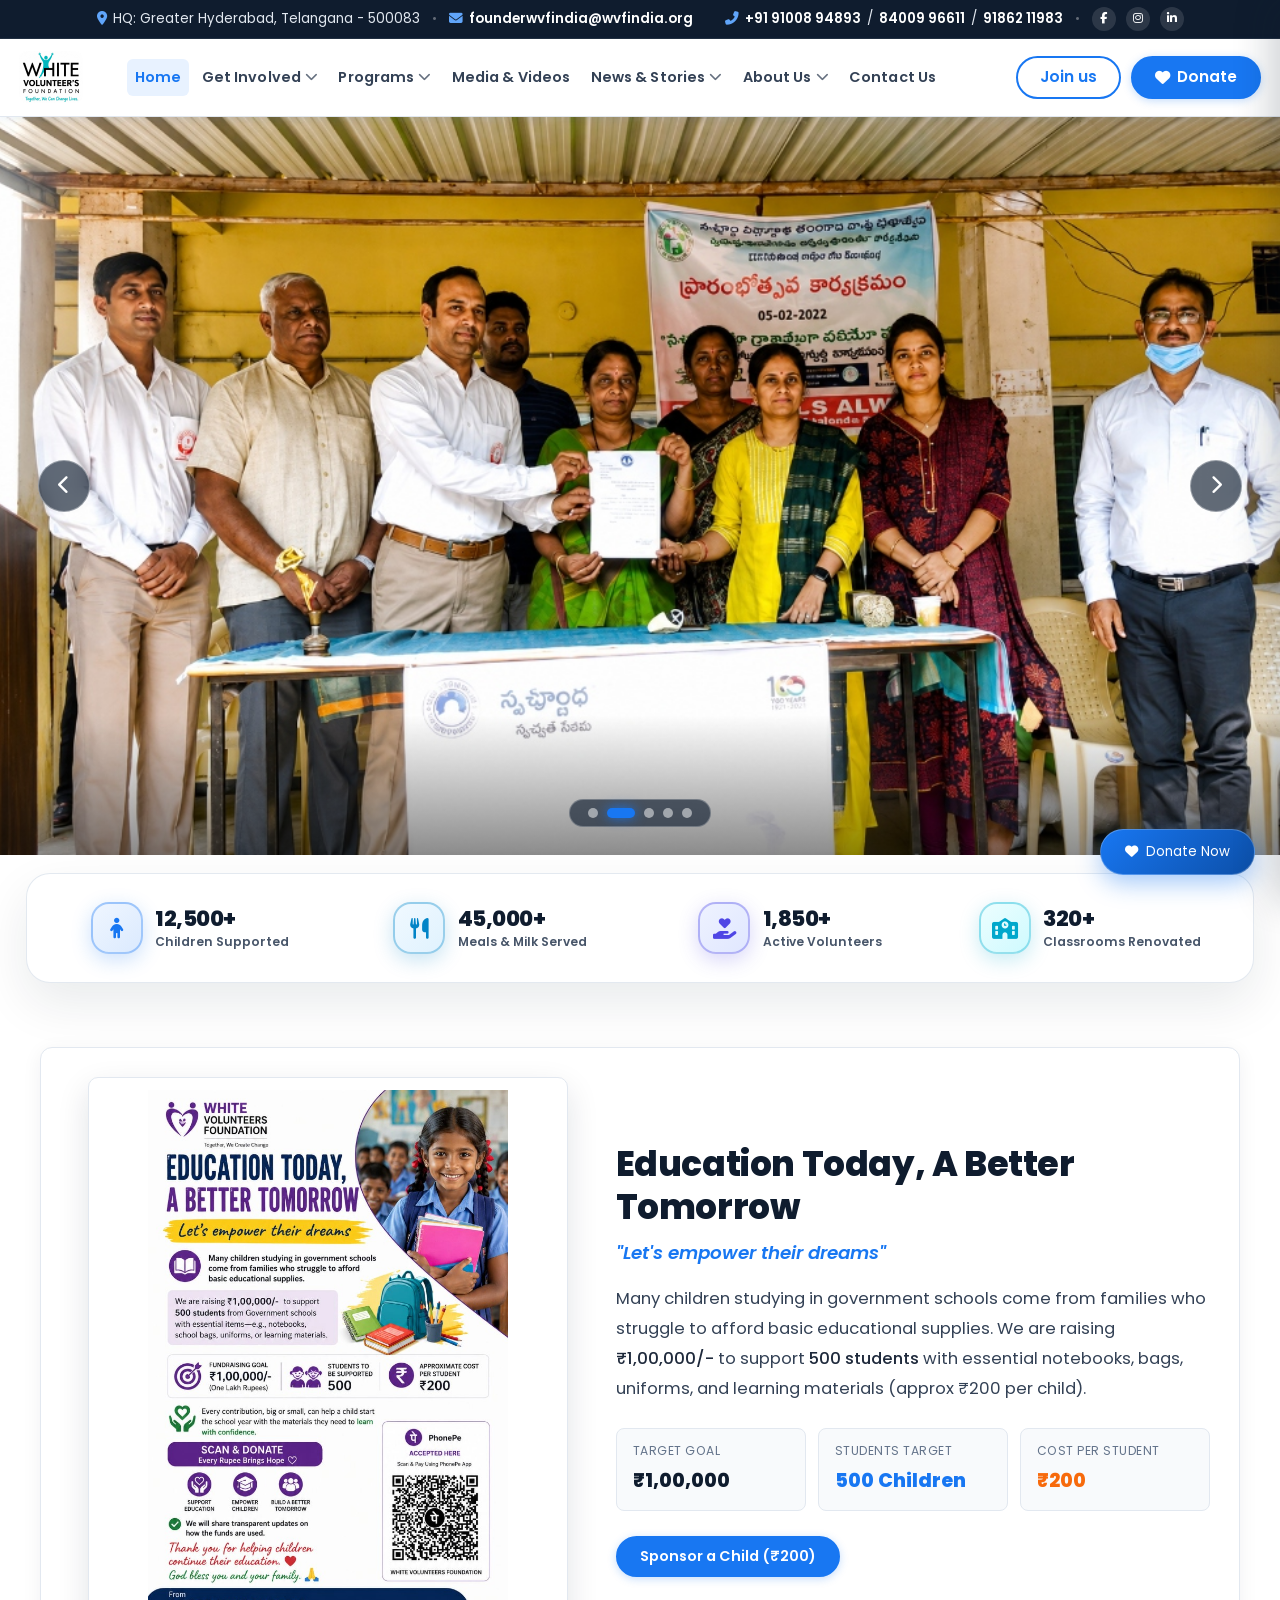
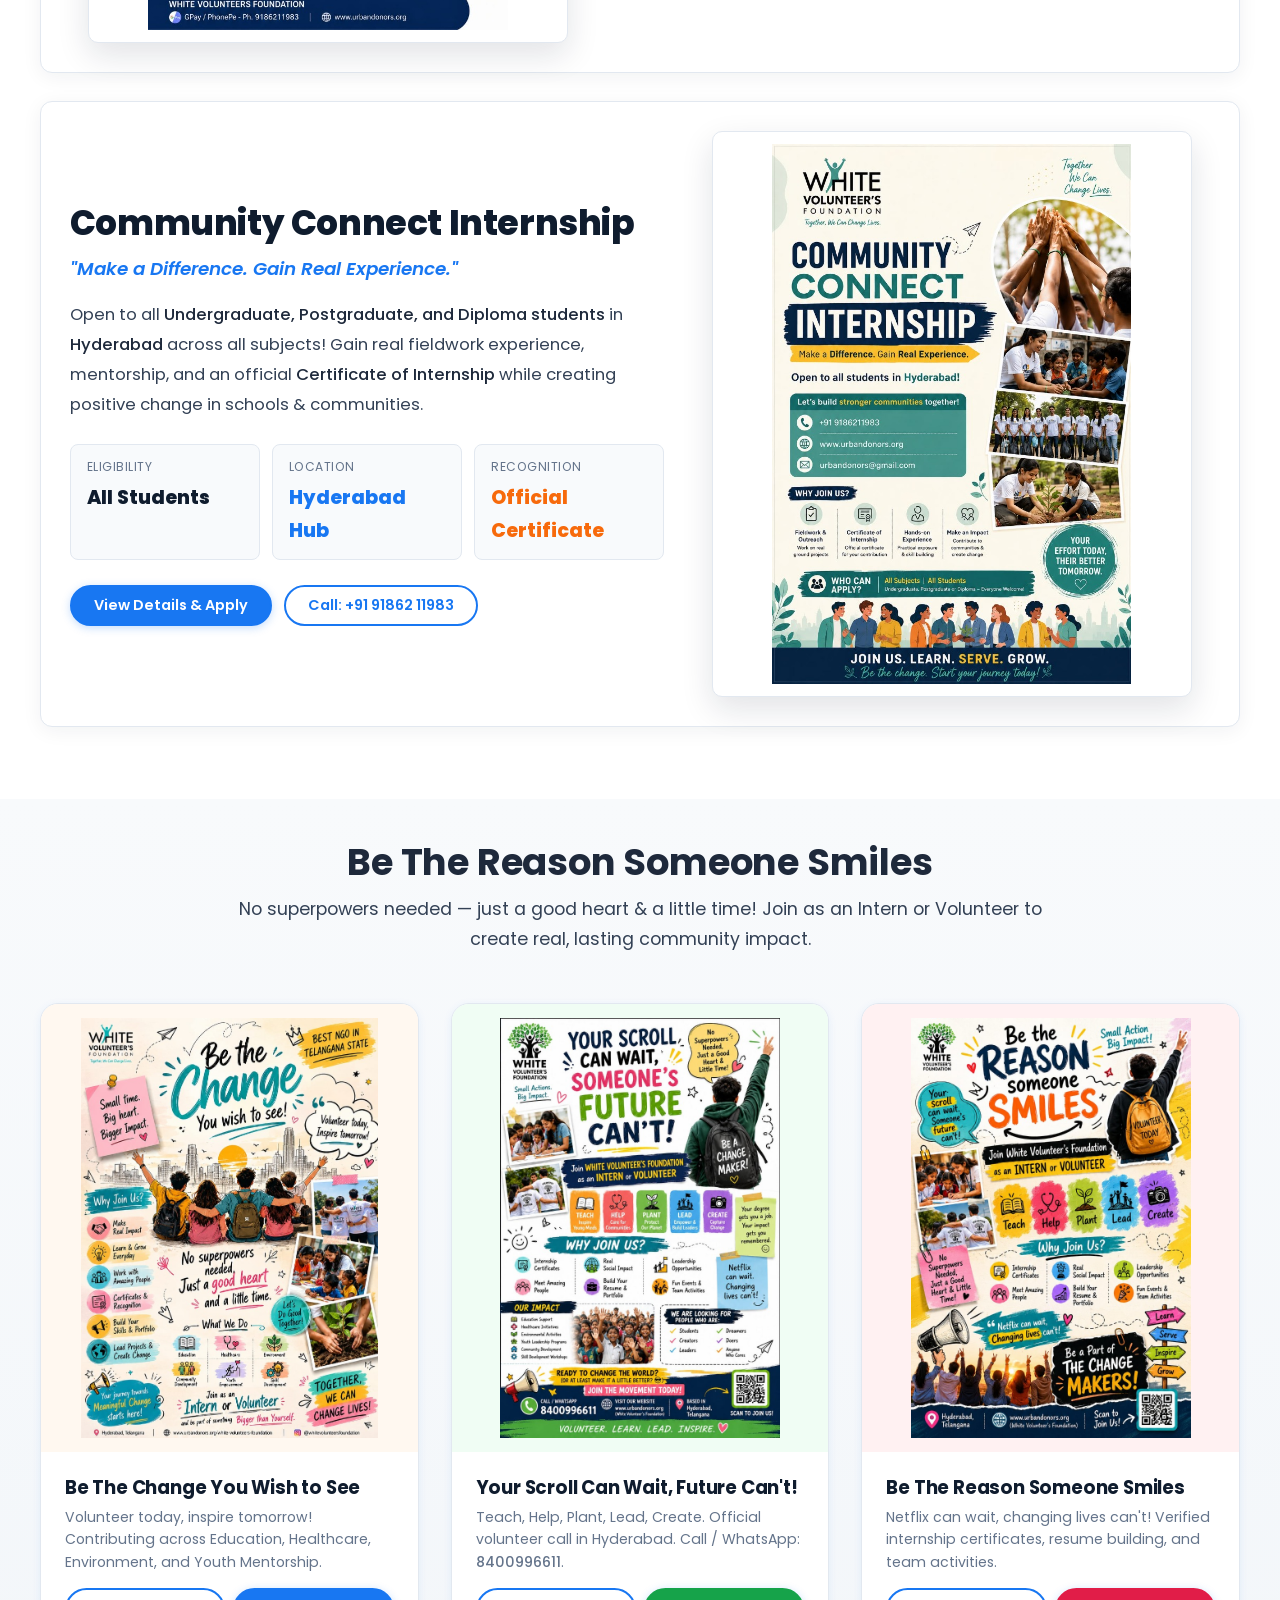
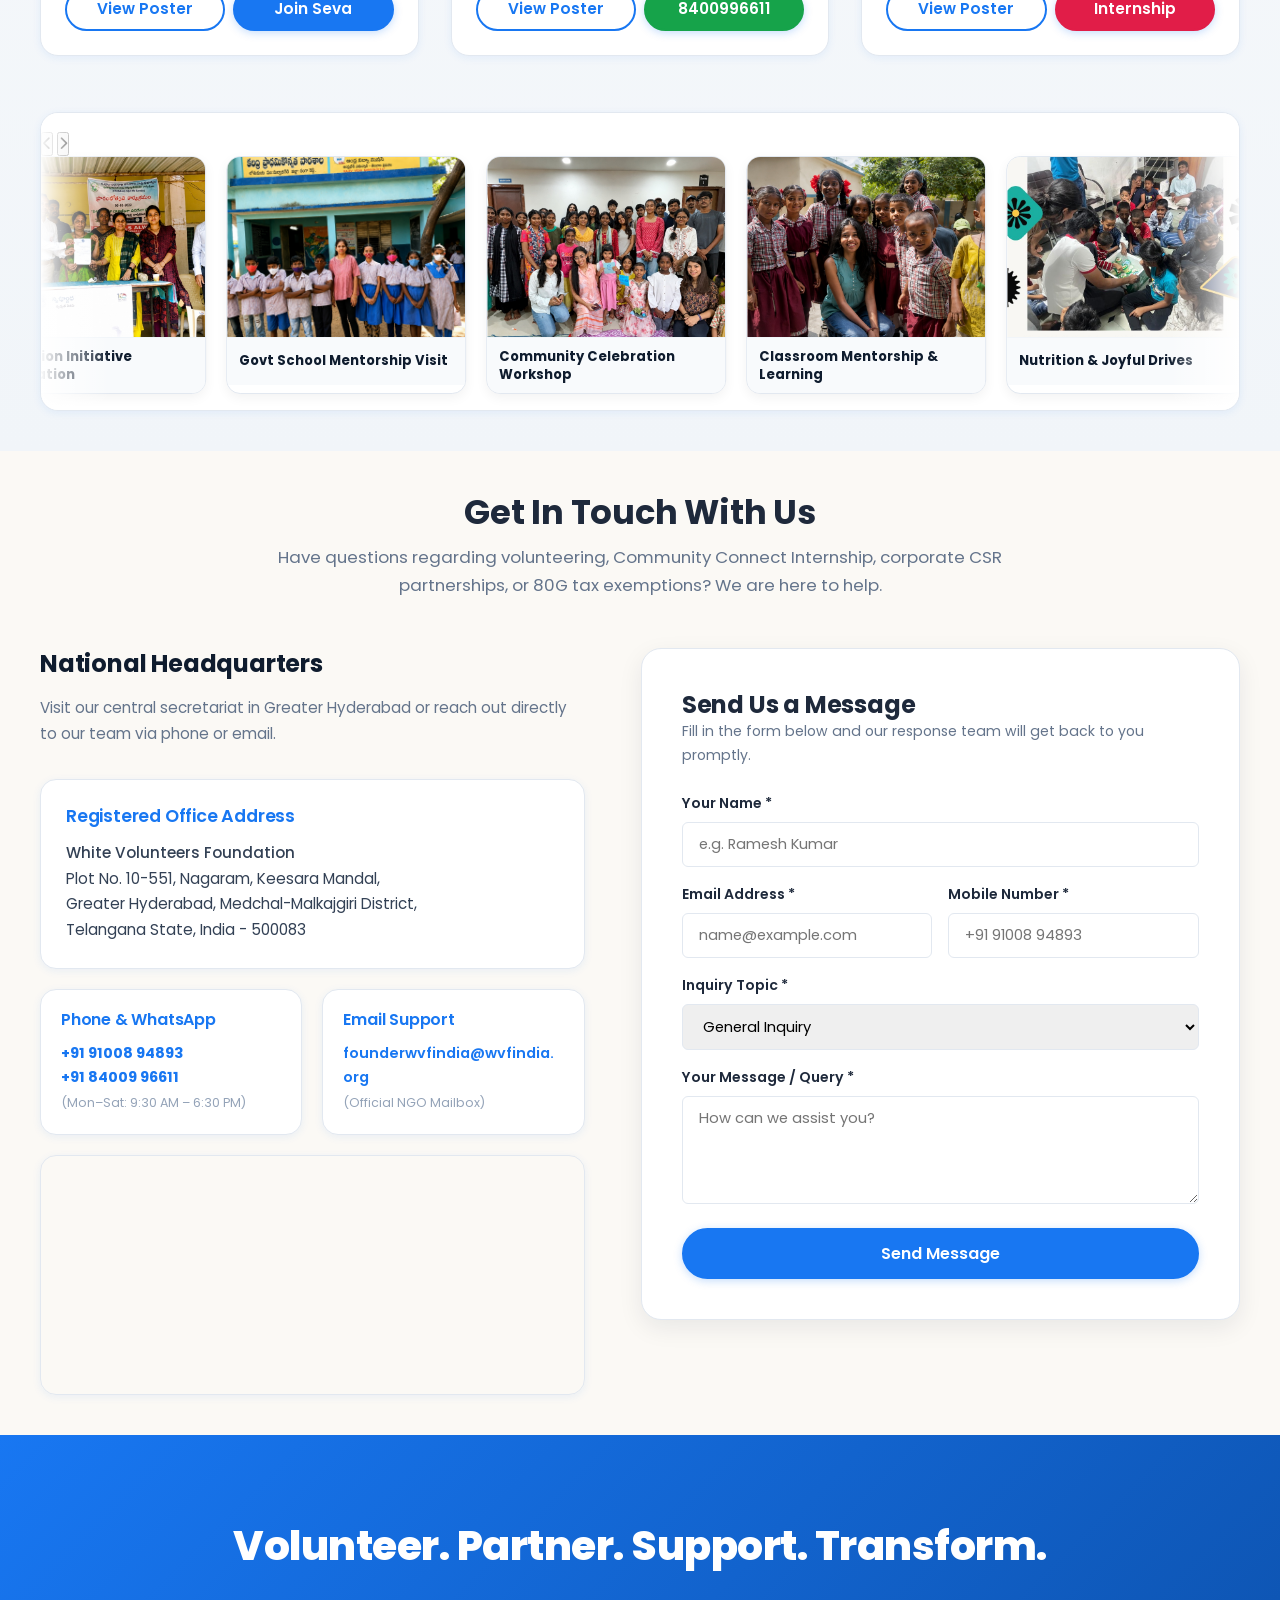
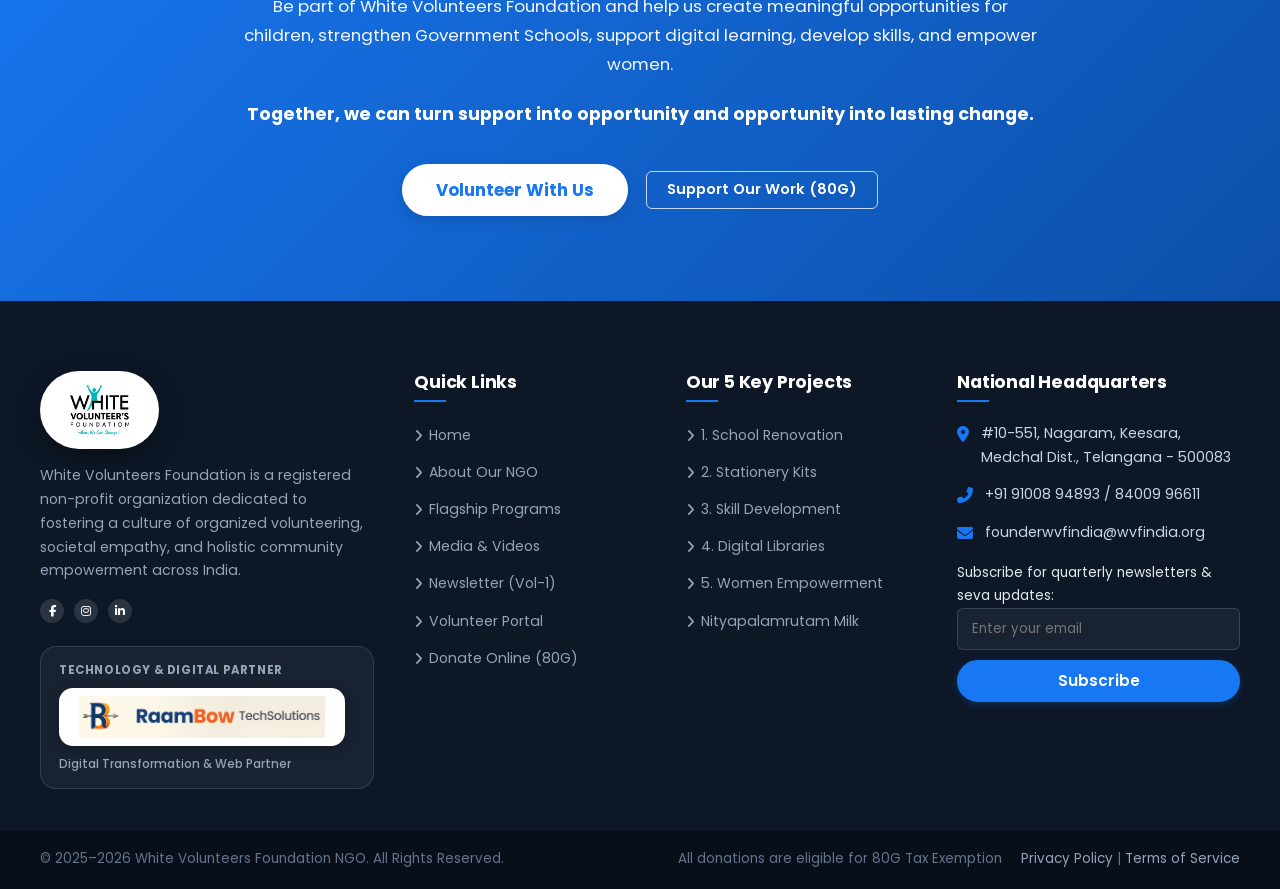
==== index.html @ 7753f667 "Update White Volunteers Foundation responsive UI, navigation and complete assets" ====
<!DOCTYPE html>
<html lang="en">
<head>
  <meta charset="UTF-8">
  <meta name="viewport" content="width=device-width, initial-scale=1.0">
  <title>White Volunteers Foundation | Empowering Children, Strengthening Schools, Transforming Communities</title>
  <meta name="description" content="White Volunteers Foundation is a premier social impact NGO empowering government school children, supporting teachers, and transforming underserved communities across India.">
  
  <!-- Favicon -->
  <link rel="icon" type="image/png" href="assets/images/logo.png">
  
  <!-- Google Fonts (Poppins: 400, 500, 600, 700, 800) -->
  <link rel="preconnect" href="https://fonts.googleapis.com">
  <link rel="preconnect" href="https://fonts.gstatic.com" crossorigin>
  <link href="https://fonts.googleapis.com/css2?family=Poppins:ital,wght@0,300;0,400;0,500;0,600;0,700;0,800;0,900;1,400;1,500;1,600;1,700&display=swap" rel="stylesheet">
  
  <!-- Font Awesome Icons -->
  <link rel="stylesheet" href="https://cdnjs.cloudflare.com/ajax/libs/font-awesome/6.5.1/css/all.min.css">
  
  <!-- Main Stylesheet -->
  <link rel="stylesheet" href="assets/css/style.css?v=3.0">
  <style>
    @media (max-width: 1260px) {
      .nav-menu, .nav-menu * {
        display: none !important;
        visibility: hidden !important;
        opacity: 0 !important;
        height: 0 !important;
        width: 0 !important;
        overflow: hidden !important;
        pointer-events: none !important;
      }
      .header-actions .btn-outline {
        display: none !important;
      }
      .mobile-toggle {
        display: flex !important;
      }
    }
  </style>

  <script>
    if ('scrollRestoration' in history) {
      history.scrollRestoration = 'manual';
    }
    window.scrollTo(0, 0);
  </script>
</head>
<body>

  <!-- =========================================================================
       1. Topbar (Single Line Layout)
       ========================================================================= -->
  <div class="topbar">
    <div class="container topbar-container">
      <div class="topbar-group">
        <span class="topbar-item"><i class="fas fa-map-marker-alt"></i> HQ: Greater Hyderabad, Telangana - 500083</span>
        <span class="topbar-sep">&bull;</span>
        <span class="topbar-item"><i class="fas fa-envelope"></i> <a href="mailto:founderwvfindia@wvfindia.org">founderwvfindia@wvfindia.org</a></span>
      </div>

      <div class="topbar-group">
        <span class="topbar-item"><i class="fas fa-phone-alt"></i> <a href="tel:+919100894893">+91 91008 94893</a> / <a href="tel:+918400996611">84009 96611</a> / <a href="tel:+919186211983">91862 11983</a></span>
        <span class="topbar-sep">&bull;</span>
        <div class="topbar-socials">
          <a href="https://www.facebook.com/www.wvfindia.org?mibextid=rS40aB7S9Ucbxw6v" target="_blank" aria-label="Facebook"><i class="fab fa-facebook-f"></i></a>
          <a href="https://www.instagram.com/p/DHYTIrJPWHr/?igsh=NXNieDFqODU4czhj" target="_blank" aria-label="Instagram"><i class="fab fa-instagram"></i></a>
          <a href="https://in.linkedin.com/in/latha-maraveni-44308a165" target="_blank" aria-label="LinkedIn"><i class="fab fa-linkedin-in"></i></a>
        </div>
      </div>
    </div>
  </div>

  <!-- =========================================================================
       2. Main Navigation Header
       ========================================================================= -->
  <header class="site-header">
    <div class="container">
      <nav class="navbar">
        <!-- Logo -->
        <a href="index.html" class="logo-container" aria-label="White Volunteers Foundation Home">
          <img src="assets/images/logo.png" alt="White Volunteer's Foundation" class="brand-logo-img">
        </a>

        <!-- Desktop Navigation Menu -->
        <ul class="nav-menu">
          <li class="nav-item">
            <a href="index.html" class="nav-link active">Home</a>
          </li>

          <!-- Get Involved Dropdown -->
          <li class="nav-item has-mega-menu">
            <a href="volunteer.html" class="nav-link">Get Involved <i class="fas fa-chevron-down"></i></a>
            <div class="mega-menu">
              <div class="container">
                <div class="mega-menu-grid">
                  <div>
                    <h4 class="mega-col-title">Volunteering Tracks</h4>
                    <ul class="mega-list">
                      <li><a href="volunteer.html#community-internship">Community Connect Internship</a></li>
                      <li><a href="volunteer.html" onclick="openVolunteerModal('Weekend Seva')">Weekend School Seva</a></li>
                      <li><a href="volunteer.html" onclick="openVolunteerModal('Skill Mentorship')">Student Skill Mentorship</a></li>
                      <li><a href="volunteer.html" onclick="openVolunteerModal('School Kit Drive')">School Kit Donation Drive</a></li>
                    </ul>
                  </div>
                  <div>
                    <h4 class="mega-col-title">Partnerships</h4>
                    <ul class="mega-list">
                      <li><a href="programs.html">Corporate CSR Collaborations</a></li>
                      <li><a href="about.html#values">Institutional Partnerships</a></li>
                      <li><a href="about.html#impact-approach">Our Grassroots Approach</a></li>
                      <li><a href="contact.html">Partner With Us</a></li>
                    </ul>
                  </div>
                  <div>
                    <h4 class="mega-col-title">Giving & Impact</h4>
                    <ul class="mega-list">
                      <li><a href="donate.html">Online Donation (80G Exemption)</a></li>
                      <li><a href="donate.html#payment-portal">Scan PhonePe QR</a></li>
                      <li><a href="newsletter.html">Foundation Newsletter Vol-1</a></li>
                    </ul>
                  </div>

                  <div class="mega-cta-card">
                    <h4>Make a Difference</h4>
                    <p>Join over 12,500 active volunteers today!</p>
                    <button class="btn btn-primary btn-sm" onclick="openVolunteerModal('Header Menu Signup')"><i class="fas fa-user-plus"></i> Join as Volunteer</button>
                  </div>
                </div>
              </div>
            </div>
          </li>

          <!-- Programs Dropdown -->
          <li class="nav-item has-mega-menu">
            <a href="programs.html" class="nav-link">Programs <i class="fas fa-chevron-down"></i></a>
            <div class="mega-menu">
              <div class="container">
                <div class="mega-menu-grid">
                  <div>
                    <h4 class="mega-col-title">5 Key Projects</h4>
                    <ul class="mega-list">
                      <li><a href="javascript:void(0)" onclick="openProjectModal(1)">1. School Renovation</a></li>
                      <li><a href="javascript:void(0)" onclick="openProjectModal(2)">2. Stationery Distribution</a></li>
                      <li><a href="javascript:void(0)" onclick="openProjectModal(3)">3. Student Skill Development</a></li>
                      <li><a href="javascript:void(0)" onclick="openProjectModal(4)">4. Digital Library in Schools</a></li>
                      <li><a href="javascript:void(0)" onclick="openProjectModal(5)">5. Women Empowerment</a></li>
                    </ul>
                  </div>
                  <div>
                    <h4 class="mega-col-title">Flagship Drives</h4>
                    <ul class="mega-list">
                      <li><a href="newsletter.html#nityapalamrutam">Nityapalamrutam Milk Aid</a></li>
                      <li><a href="newsletter.html#vastradaan">Vastradaan Clothing Drive</a></li>
                      <li><a href="newsletter.html#bhuddhishakti">Bhuddhishakti Scholarships</a></li>
                      <li><a href="newsletter.html#brainybirds">#BRAINYBIRDS School Seva</a></li>
                    </ul>
                  </div>
                  <div>
                    <h4 class="mega-col-title">Special Campaigns</h4>
                    <ul class="mega-list">
                      <li><a href="volunteer.html#internship">Community Connect Internship</a></li>
                      <li><a href="javascript:void(0)" onclick="openDonateModal(200, 'Education Today - 500 Children')">Education Today Campaign</a></li>
                      <li><a href="programs.html">View All Flagship Programs</a></li>
                    </ul>
                  </div>
                  <div class="mega-cta-card">
                    <h4 style="color: var(--primary);">Support A Child</h4>
                    <p>Sponsor a child's complete school stationery kit for only ₹200.</p>
                    <button class="btn btn-primary btn-sm" onclick="openDonateModal(200, 'Sponsor a Child')"><i class="fas fa-heart"></i> Donate ₹200</button>
                  </div>
                </div>
              </div>
            </div>
          </li>

          <!-- Media & Videos Link -->
          <li class="nav-item">
            <a href="media.html" class="nav-link">Media & Videos</a>
          </li>

          <!-- News & Stories Dropdown -->
          <li class="nav-item">
            <a href="newsletter.html" class="nav-link">News & Stories <i class="fas fa-chevron-down"></i></a>
            <ul class="dropdown-menu">
              <li><a href="newsletter.html" class="dropdown-item">Foundation Newsletter (Vol-1)</a></li>
              <li><a href="media.html" class="dropdown-item">Video Documentaries & Ground Action</a></li>
              <li><a href="https://timesofindia.indiatimes.com/city/hyderabad/officers-initiative-provides-nutrition-to-3k-students/amp_articleshow/116662040.cms" target="_blank" class="dropdown-item">Times of India National Feature</a></li>
              <li><a href="https://www.sakshi.com/telugu-news/family/start-school-breakfast-latha-maraveni-latha-maraveni-1443149" target="_blank" class="dropdown-item">Sakshi News Story</a></li>
            </ul>
          </li>

          <!-- About Us Dropdown -->
          <li class="nav-item">
            <a href="about.html" class="nav-link">About Us <i class="fas fa-chevron-down"></i></a>
            <ul class="dropdown-menu">
              <li><a href="about.html#story" class="dropdown-item">Our Story & Journey</a></li>
              <li><a href="about.html#leadership-note" class="dropdown-item">Message from the CEO</a></li>
              <li><a href="about.html#impact-approach" class="dropdown-item">Our Grassroots Approach</a></li>
              <li><a href="about.html#values" class="dropdown-item">Our 6 Core Values</a></li>
            </ul>
          </li>

          <!-- Contact Us Link -->
          <li class="nav-item">
            <a href="contact.html" class="nav-link">Contact Us</a>
          </li>
        </ul>


        <!-- Right Side Action Buttons -->
        <div class="header-actions">
          <button class="btn btn-outline btn-sm" onclick="openVolunteerModal('Header Volunteer')">Join us</button>
          <button class="btn btn-primary btn-sm" onclick="openDonateModal(1000, 'Header Donate')"><i class="fas fa-heart"></i> Donate</button>
          <button class="mobile-toggle" aria-label="Open Navigation Menu"><i class="fas fa-bars"></i></button>
        </div>
      </nav>
    </div>
  </header>

  <!-- =========================================================================
       3. Mobile Off-Canvas Drawer (Rich, Interactive Navigation)
       ========================================================================= -->
  <div class="mobile-drawer-overlay"></div>
  <div class="mobile-drawer">
    <div class="drawer-header">
      <a href="index.html" class="logo-container" aria-label="White Volunteers Foundation">
        <img src="assets/images/logo.png" alt="White Volunteers Foundation" style="height: 48px; border-radius: 6px;">
      </a>
      <button class="drawer-close" aria-label="Close Navigation"><i class="fas fa-times"></i></button>
    </div>
    <ul class="mobile-nav-list">
      <li>
        <a href="index.html" class="mobile-nav-link active">
          <span><i class="fas fa-home mobile-nav-icon"></i> Home</span>
        </a>
      </li>
      <li>
        <a href="volunteer.html" class="mobile-nav-link">
          <span><i class="fas fa-hands-helping mobile-nav-icon"></i> Get Involved</span>
        </a>
      </li>
      <li class="mobile-has-sub">
        <div class="mobile-link-row">
          <a href="programs.html" class="mobile-nav-link">
            <span><i class="fas fa-graduation-cap mobile-nav-icon"></i> Programs</span>
          </a>
          <button class="mobile-sub-toggle" aria-label="Toggle Programs Submenu"><i class="fas fa-chevron-down"></i></button>
        </div>
        <ul class="mobile-sub-menu">
          <li><a href="programs.html#breakfast"><i class="fas fa-utensils"></i> Free Breakfast Seva</a></li>
          <li><a href="programs.html#studyhours"><i class="fas fa-book-reader"></i> Evening Study Hours</a></li>
          <li><a href="newsletter.html#vastradaan"><i class="fas fa-tshirt"></i> Vastradaan Clothes</a></li>
          <li><a href="newsletter.html#bhuddhishakti"><i class="fas fa-award"></i> Bhuddhishakti Awards</a></li>
          <li><a href="newsletter.html#brainybirds"><i class="fas fa-dove"></i> #BRAINYBIRDS Seva</a></li>
          <li><a href="programs.html"><i class="fas fa-arrow-right"></i> View All 5 Programs</a></li>
        </ul>
      </li>
      <li>
        <a href="media.html" class="mobile-nav-link">
          <span><i class="fas fa-photo-video mobile-nav-icon"></i> Media & Videos</span>
        </a>
      </li>
      <li class="mobile-has-sub">
        <div class="mobile-link-row">
          <a href="newsletter.html" class="mobile-nav-link">
            <span><i class="fas fa-newspaper mobile-nav-icon"></i> News & Stories</span>
          </a>
          <button class="mobile-sub-toggle" aria-label="Toggle Stories Submenu"><i class="fas fa-chevron-down"></i></button>
        </div>
        <ul class="mobile-sub-menu">
          <li><a href="newsletter.html"><i class="fas fa-file-alt"></i> Foundation Newsletter (Vol-1)</a></li>
          <li><a href="media.html"><i class="fas fa-video"></i> Video Documentaries</a></li>
          <li><a href="https://timesofindia.indiatimes.com/city/hyderabad/officers-initiative-provides-nutrition-to-3k-students/amp_articleshow/116662040.cms" target="_blank"><i class="fas fa-external-link-alt"></i> Times of India National Feature</a></li>
          <li><a href="https://www.sakshi.com/telugu-news/family/start-school-breakfast-latha-maraveni-latha-maraveni-1443149" target="_blank"><i class="fas fa-external-link-alt"></i> Sakshi News Story</a></li>
        </ul>
      </li>
      <li class="mobile-has-sub">
        <div class="mobile-link-row">
          <a href="about.html" class="mobile-nav-link">
            <span><i class="fas fa-users mobile-nav-icon"></i> About Us</span>
          </a>
          <button class="mobile-sub-toggle" aria-label="Toggle About Submenu"><i class="fas fa-chevron-down"></i></button>
        </div>
        <ul class="mobile-sub-menu">
          <li><a href="about.html#story"><i class="fas fa-heart"></i> Our Story & Journey</a></li>
          <li><a href="about.html#leadership-note"><i class="fas fa-user-tie"></i> Message from the CEO</a></li>
          <li><a href="about.html#impact-approach"><i class="fas fa-seedling"></i> Grassroots Approach</a></li>
          <li><a href="about.html#values"><i class="fas fa-check-circle"></i> Our 6 Core Values</a></li>
        </ul>
      </li>
      <li>
        <a href="contact.html" class="mobile-nav-link">
          <span><i class="fas fa-phone-alt mobile-nav-icon"></i> Contact Us</span>
        </a>
      </li>
    </ul>
    <div class="drawer-footer">
      <button class="btn btn-primary" style="width: 100%; border-radius: 50px; font-weight: 700; padding: 12px;" onclick="openDonateModal(1000, 'Mobile Drawer')"><i class="fas fa-heart"></i> Donate Now</button>
      <button class="btn btn-outline" style="width: 100%; border-radius: 50px; font-weight: 600; padding: 10px;" onclick="openVolunteerModal('Mobile Drawer')"><i class="fas fa-user-plus"></i> Join as Volunteer</button>
      <div class="drawer-quick-contact">
        <a href="tel:+919100894893" class="quick-contact-btn"><i class="fas fa-phone-alt"></i> Call Us</a>
        <a href="https://wa.me/919100894893" target="_blank" class="quick-contact-btn whatsapp"><i class="fab fa-whatsapp"></i> WhatsApp</a>
      </div>
    </div>
  </div>

  <!-- =========================================================================
       4. Full-Width 5-Image Photo Showcase (Clean, High-Definition, No Text Overlay)
       ========================================================================= -->
  <section class="hero-photo-showcase-section" id="hero">
    <!-- 5 Full-Width High-Res Authentic Images (Reversed: Last to First) -->
    <div class="hero-showcase-slides">
      <!-- Slide 1: Volunteers & Children Community Programs (Originally Slide 5) -->
      <div class="showcase-slide active">
        <img src="assets/images/volunteers-children-community-hall.jpg" alt="Volunteers engaging in community school programs" loading="eager">
      </div>
      <!-- Slide 2: Foundation Inauguration Ceremony (Originally Slide 4) -->
      <div class="showcase-slide">
        <img src="assets/images/foundation-inauguration-ceremony.jpg" alt="White Volunteers Foundation Inauguration Ceremony">
      </div>
      <!-- Slide 3: Founder Latha Maraveni Visiting Govt School Students (Originally Slide 3) -->
      <div class="showcase-slide">
        <img src="assets/images/latha-maraveni-govt-school-students.jpg" alt="Founder Latha Maraveni visiting school students" style="object-position: center 65%;">
      </div>
      <!-- Slide 4: Classroom Stationery & Learning Kits (Originally Slide 2) -->
      <div class="showcase-slide">
        <img src="assets/images/classroom-notebooks-students.jpg" alt="Classroom Stationery and Education Kits Distribution">
      </div>
      <!-- Slide 5: School Children & Morning Nutrition (Originally Slide 1) -->
      <div class="showcase-slide">
        <img src="assets/images/volunteer-school-children-outdoors.jpg" alt="White Volunteers Foundation Morning Nutrition Program">
      </div>
    </div>

    <!-- Soft Bottom Gradient for Contrast on Controls -->
    <div class="hero-showcase-gradient"></div>

    <!-- Navigation Arrows -->
    <button class="hero-showcase-arrow hero-showcase-prev" id="heroSliderPrev" aria-label="Previous Slide">
      <i class="fas fa-chevron-left"></i>
    </button>
    <button class="hero-showcase-arrow hero-showcase-next" id="heroSliderNext" aria-label="Next Slide">
      <i class="fas fa-chevron-right"></i>
    </button>

    <!-- Slide Indicator Dots (5 Slides, 4s Auto-Scroll) -->
    <div class="hero-showcase-dots">
      <span class="showcase-dot active" data-slide="0" aria-label="Slide 1"></span>
      <span class="showcase-dot" data-slide="1" aria-label="Slide 2"></span>
      <span class="showcase-dot" data-slide="2" aria-label="Slide 3"></span>
      <span class="showcase-dot" data-slide="3" aria-label="Slide 4"></span>
      <span class="showcase-dot" data-slide="4" aria-label="Slide 5"></span>
    </div>
  </section>

  <!-- =========================================================================
       5. Floating Impact Counter Strip (Exact Reference Design)
       ========================================================================= -->
  <div class="floating-stats-wrapper">
    <div class="container">
      <div class="floating-stats-card" id="stats">
        
        <!-- Stat 1: Lives / Children Impacted (Signature Sapphire Blue Badge) -->
        <div class="floating-stat-item">
          <div class="stat-badge-icon badge-sapphire">
            <i class="fas fa-child"></i>
          </div>
          <div class="stat-content-wrap">
            <div class="stat-val counter" data-target="12500" data-suffix="+">0</div>
            <div class="stat-lbl">Children Supported</div>
          </div>
        </div>

        <!-- Stat 2: Meals & Milk Served (Royal Blue Nutrition Badge) -->
        <div class="floating-stat-item">
          <div class="stat-badge-icon badge-blue">
            <i class="fas fa-utensils"></i>
          </div>
          <div class="stat-content-wrap">
            <div class="stat-val counter" data-target="45000" data-suffix="+">0</div>
            <div class="stat-lbl">Meals &amp; Milk Served</div>
          </div>
        </div>

        <!-- Stat 3: Active Volunteers (Indigo Volunteer Helping Badge) -->
        <div class="floating-stat-item">
          <div class="stat-badge-icon badge-indigo">
            <i class="fas fa-hand-holding-heart"></i>
          </div>
          <div class="stat-content-wrap">
            <div class="stat-val counter" data-target="1850" data-suffix="+">0</div>
            <div class="stat-lbl">Active Volunteers</div>
          </div>
        </div>

        <!-- Stat 4: Classrooms Renovated (Teal School Renovation Badge) -->
        <div class="floating-stat-item">
          <div class="stat-badge-icon badge-teal">
            <i class="fas fa-school"></i>
          </div>
          <div class="stat-content-wrap">
            <div class="stat-val counter" data-target="320" data-suffix="+">0</div>
            <div class="stat-lbl">Classrooms Renovated</div>
          </div>
        </div>
      </div>
    </div>
  </div>




  <!-- =========================================================================
       8. Section 3: Active Campaigns & 5 Key Flagship Projects Showcase
       ========================================================================= -->
  <section class="section-padding" id="key-projects">
    <div class="container">
      
      <!-- Editorial Campaign Showcase Section (Clean White Theme & Alternating Layout) -->
      <div class="campaign-editorial-wrapper" id="campaign-spotlight">
        
        <!-- Poster 1: Image Left, Details Right -->
        <div class="campaign-editorial-row">
          <div class="campaign-poster-col">
            <div class="campaign-big-poster-card" onclick="openPosterModal('assets/images/poster-education-campaign.jpg', 'Education Today, A Better Tomorrow')">
              <img src="assets/images/poster-education-campaign.jpg" alt="Education Today, A Better Tomorrow Official Campaign Poster" loading="lazy">
            </div>
          </div>
          
          <div class="campaign-details-col">
            <h3 class="campaign-editorial-title">Education Today, A Better Tomorrow</h3>
            <div class="campaign-editorial-subtitle">"Let's empower their dreams"</div>
            <p class="campaign-editorial-desc">
              Many children studying in government schools come from families who struggle to afford basic educational supplies. We are raising <strong>₹1,00,000/-</strong> to support <strong>500 students</strong> with essential notebooks, bags, uniforms, and learning materials (approx ₹200 per child).
            </p>

            <div class="campaign-stats-grid">
              <div class="campaign-stat-item">
                <div class="campaign-stat-label">Target Goal</div>
                <div class="campaign-stat-val">₹1,00,000</div>
              </div>
              <div class="campaign-stat-item">
                <div class="campaign-stat-label">Students Target</div>
                <div class="campaign-stat-val" style="color: var(--primary);">500 Children</div>
              </div>
              <div class="campaign-stat-item">
                <div class="campaign-stat-label">Cost Per Student</div>
                <div class="campaign-stat-val" style="color: var(--accent);">₹200</div>
              </div>
            </div>

            <div class="campaign-actions-row">
              <button class="btn btn-primary" onclick="openDonateModal(200, 'Education Today - 1 Child (₹200)')">
                Sponsor a Child (₹200)
              </button>
            </div>
          </div>
        </div>

        <!-- Poster 2: Details Left, Image Right (Alternating Layout!) -->
        <div class="campaign-editorial-row reverse-layout">
          <div class="campaign-details-col">
            <h3 class="campaign-editorial-title">Community Connect Internship</h3>
            <div class="campaign-editorial-subtitle">"Make a Difference. Gain Real Experience."</div>
            <p class="campaign-editorial-desc">
              Open to all <strong>Undergraduate, Postgraduate, and Diploma students</strong> in <strong>Hyderabad</strong> across all subjects! Gain real fieldwork experience, mentorship, and an official <strong>Certificate of Internship</strong> while creating positive change in schools & communities.
            </p>

            <div class="campaign-stats-grid">
              <div class="campaign-stat-item">
                <div class="campaign-stat-label">Eligibility</div>
                <div class="campaign-stat-val">All Students</div>
              </div>
              <div class="campaign-stat-item">
                <div class="campaign-stat-label">Location</div>
                <div class="campaign-stat-val" style="color: var(--primary);">Hyderabad Hub</div>
              </div>
              <div class="campaign-stat-item">
                <div class="campaign-stat-label">Recognition</div>
                <div class="campaign-stat-val" style="color: var(--accent);">Official Certificate</div>
              </div>
            </div>

            <div class="campaign-actions-row">
              <a href="volunteer.html#internship" class="btn btn-primary">
                View Details &amp; Apply
              </a>
              <a href="tel:+919186211983" class="btn btn-outline">
                Call: +91 91862 11983
              </a>
            </div>
          </div>

          <div class="campaign-poster-col">
            <div class="campaign-big-poster-card" onclick="openPosterModal('assets/images/community-connect-internship-poster.jpg', 'Community Connect Internship')">
              <img src="assets/images/community-connect-internship-poster.jpg" alt="Community Connect Internship Official Poster" loading="lazy">
            </div>
          </div>
        </div>

      </div>
    </div>
  </section>





  <!-- =========================================================================
       11. Youth Changemakers: Be The Reason Someone Smiles (Posters & Action)
       ========================================================================= -->
  <section class="section-padding" style="background: linear-gradient(180deg, #f8fafc 0%, #f1f5f9 100%);" id="youth-movement">
    <div class="container">
      <div class="section-header text-center" style="max-width: 850px; margin: 0 auto 3rem auto;">
        <h2 class="section-title" style="font-size: 2.3rem;">Be The Reason Someone Smiles</h2>
        <p class="section-desc" style="font-size: 1.1rem; color: var(--text-main);">
          No superpowers needed — just a good heart & a little time! Join as an Intern or Volunteer to create real, lasting community impact.
        </p>
      </div>

      <!-- 3-Poster Youth Grid -->
      <div style="display: grid; grid-template-columns: repeat(auto-fit, minmax(300px, 1fr)); gap: 2rem; margin-bottom: 3.5rem;">
        
        <!-- Poster Card 1 -->
        <div style="background: #ffffff; border-radius: 18px; overflow: hidden; box-shadow: var(--shadow-sm); border: 1px solid var(--border-color); display: flex; flex-direction: column;">
          <div style="background: #fff8f0; padding: 14px; text-align: center; cursor: pointer;" onclick="openPosterModal('assets/images/poster-best-ngo-telangana-be-the-change.jpg', 'Be The Change You Wish to See', 'Volunteer today, inspire tomorrow! Contributing across Education, Healthcare, Environment, and Youth Mentorship.', 'Best NGO Telangana Volunteer')">
            <img src="assets/images/poster-best-ngo-telangana-be-the-change.jpg" alt="Best NGO in Telangana State - Be The Change" style="width: 100%; height: auto; max-height: 420px; object-fit: contain; border-radius: 10px;">
          </div>
          <div style="padding: 1.5rem; flex: 1; display: flex; flex-direction: column;">
            <h4 style="color: var(--secondary); font-size: 1.15rem; margin-bottom: 6px;">Be The Change You Wish to See</h4>
            <p style="font-size: 0.88rem; color: var(--text-muted); line-height: 1.6; margin-bottom: 15px;">
              Volunteer today, inspire tomorrow! Contributing across Education, Healthcare, Environment, and Youth Mentorship.
            </p>
            <div style="margin-top: auto; display: flex; gap: 8px;">
              <button class="btn btn-outline btn-sm" style="flex: 1;" onclick="openPosterModal('assets/images/poster-best-ngo-telangana-be-the-change.jpg', 'Be The Change You Wish to See', 'Volunteer today, inspire tomorrow!', 'Best NGO Telangana Volunteer')">View Poster</button>
              <button class="btn btn-primary btn-sm" style="flex: 1;" onclick="openVolunteerModal('Be The Change Volunteer')">Join Seva</button>
            </div>
          </div>
        </div>

        <!-- Poster Card 2 -->
        <div style="background: #ffffff; border-radius: 18px; overflow: hidden; box-shadow: var(--shadow-sm); border: 1px solid var(--border-color); display: flex; flex-direction: column;">
          <div style="background: #f0fdf4; padding: 14px; text-align: center; cursor: pointer;" onclick="openPosterModal('assets/images/poster-your-scroll-can-wait.jpg', 'Your Scroll Can Wait, Future Can\'t!', 'Teach, Help, Plant, Lead, Create. Official volunteer call in Hyderabad. Call: 8400996611.', 'Youth Volunteer Hyderabad')">
            <img src="assets/images/poster-your-scroll-can-wait.jpg" alt="Your Scroll Can Wait, Someone's Future Can't" style="width: 100%; height: auto; max-height: 420px; object-fit: contain; border-radius: 10px;">
          </div>
          <div style="padding: 1.5rem; flex: 1; display: flex; flex-direction: column;">
            <h4 style="color: var(--secondary); font-size: 1.15rem; margin-bottom: 6px;">Your Scroll Can Wait, Future Can't!</h4>
            <p style="font-size: 0.88rem; color: var(--text-muted); line-height: 1.6; margin-bottom: 15px;">
              Teach, Help, Plant, Lead, Create. Official volunteer call in Hyderabad. Call / WhatsApp: <strong>8400996611</strong>.
            </p>
            <div style="margin-top: auto; display: flex; gap: 8px;">
              <button class="btn btn-outline btn-sm" style="flex: 1;" onclick="openPosterModal('assets/images/poster-your-scroll-can-wait.jpg', 'Your Scroll Can Wait, Future Can\'t!', 'Official volunteer call in Hyderabad. Call: 8400996611.', 'Youth Volunteer Hyderabad')">View Poster</button>
              <a href="tel:+918400996611" class="btn btn-primary btn-sm" style="flex: 1; text-align: center; background: #16a34a; border-color: #16a34a;">8400996611</a>
            </div>
          </div>
        </div>

        <!-- Poster Card 3 -->
        <div style="background: #ffffff; border-radius: 18px; overflow: hidden; box-shadow: var(--shadow-sm); border: 1px solid var(--border-color); display: flex; flex-direction: column;">
          <div style="background: #fff1f2; padding: 14px; text-align: center; cursor: pointer;" onclick="openPosterModal('assets/images/poster-reason-someone-smiles.jpg', 'Be The Reason Someone Smiles', 'Netflix can wait, changing lives can\'t! Verified internship certificates, resume building, and team activities.', 'Community Connect Internship')">
            <img src="assets/images/poster-reason-someone-smiles.jpg" alt="Be The Reason Someone Smiles" style="width: 100%; height: auto; max-height: 420px; object-fit: contain; border-radius: 10px;">
          </div>
          <div style="padding: 1.5rem; flex: 1; display: flex; flex-direction: column;">
            <h4 style="color: var(--secondary); font-size: 1.15rem; margin-bottom: 6px;">Be The Reason Someone Smiles</h4>
            <p style="font-size: 0.88rem; color: var(--text-muted); line-height: 1.6; margin-bottom: 15px;">
              Netflix can wait, changing lives can't! Verified internship certificates, resume building, and team activities.
            </p>
            <div style="margin-top: auto; display: flex; gap: 8px;">
              <button class="btn btn-outline btn-sm" style="flex: 1;" onclick="openPosterModal('assets/images/poster-reason-someone-smiles.jpg', 'Be The Reason Someone Smiles', 'Verified internship certificates and team activities.', 'Community Connect Internship')">View Poster</button>
              <a href="volunteer.html#internship" class="btn btn-primary btn-sm" style="flex: 1; background: #e11d48; border-color: #e11d48;">Internship</a>
            </div>
          </div>
        </div>

      </div>

      <!-- Real Field Photos Interactive Carousel -->
      <div class="infinite-photo-strip-section" id="photoCarouselSection">
        <button class="photo-nav-btn photo-prev-btn" id="photoPrevBtn" aria-label="Previous Photo"><i class="fas fa-chevron-left"></i></button>
        <button class="photo-nav-btn photo-next-btn" id="photoNextBtn" aria-label="Next Photo"><i class="fas fa-chevron-right"></i></button>
        <div class="infinite-photo-track">
          
          <!-- Card 1 -->
          <div class="infinite-photo-card" onclick="openPosterModal('assets/images/foundation-inauguration-ceremony.jpg', 'Official Foundation Initiative Inauguration', 'Founder &amp; CEO Latha Maraveni, Shekhar Maraveni, and officials launching educational development and school support programs in Telangana.', 'Official Milestone')">
            <div class="infinite-photo-img-wrap">
              <img src="assets/images/foundation-inauguration-ceremony.jpg" alt="Foundation Initiative Inauguration Ceremony" loading="lazy" style="object-position: center 20%;">
            </div>
            <div class="infinite-photo-caption">Foundation Initiative Inauguration</div>
          </div>

          <!-- Card 2 -->
          <div class="infinite-photo-card" onclick="openPosterModal('assets/images/latha-maraveni-govt-school-students.jpg', 'CEO Latha Maraveni with Government School Students', 'Visiting Lothukunta Government Primary &amp; High School (Malkajgiri, Telangana) to support classroom education and child welfare.', 'School Adoption')">
            <div class="infinite-photo-img-wrap">
              <img src="assets/images/latha-maraveni-govt-school-students.jpg" alt="CEO Latha Maraveni with Government School Students" loading="lazy" style="object-position: center 65%;">
            </div>
            <div class="infinite-photo-caption">Govt School Mentorship Visit</div>
          </div>

          <!-- Card 3 -->
          <div class="infinite-photo-card" onclick="openPosterModal('assets/images/volunteers-children-community-hall.jpg', 'Community Celebration &amp; Greetings Workshop', 'Volunteers and children celebrating with handmade cards and educational workshops.', 'Community Seva')">
            <div class="infinite-photo-img-wrap">
              <img src="assets/images/volunteers-children-community-hall.jpg" alt="Volunteers and children celebration" loading="lazy">
            </div>
            <div class="infinite-photo-caption">Community Celebration Workshop</div>
          </div>

          <!-- Card 4 -->
          <div class="infinite-photo-card" onclick="openPosterModal('assets/images/school-children-classroom-collage.jpg', 'Classroom Mentorship &amp; Joyful Learning', 'School children smiling in classroom with notebooks and stationery supplies.', 'Classroom Mentorship')">
            <div class="infinite-photo-img-wrap">
              <img src="assets/images/school-children-classroom-collage.jpg" alt="School children smiling in classroom" loading="lazy">
            </div>
            <div class="infinite-photo-caption">Classroom Mentorship &amp; Learning</div>
          </div>

          <!-- Card 5 -->
          <div class="infinite-photo-card" onclick="openPosterModal('assets/images/community-connect-internship-activity.jpg', 'Nutrition &amp; Joyful Engagement Drives', 'Snack distribution and interactive games with youth volunteers in Telangana.', 'Youth Engagement')">
            <div class="infinite-photo-img-wrap">
              <img src="assets/images/community-connect-internship-activity.jpg" alt="Snack distribution and games with youth volunteers" loading="lazy">
            </div>
            <div class="infinite-photo-caption">Nutrition &amp; Joyful Drives</div>
          </div>

          <!-- Card 6 -->
          <div class="infinite-photo-card" onclick="openPosterModal('assets/images/classroom-distribution-1.jpg', 'Govt School Infrastructure &amp; Classroom Renovation', 'Transforming classrooms with fresh paint, dual desks, and bright educational artwork.', 'School Renovation')">
            <div class="infinite-photo-img-wrap">
              <img src="assets/images/classroom-distribution-1.jpg" alt="Classroom Support &amp; Renovation" loading="lazy">
            </div>
            <div class="infinite-photo-caption">School Infrastructure Support</div>
          </div>

          <!-- Card 7 -->
          <div class="infinite-photo-card" onclick="openPosterModal('assets/images/classroom-notebooks-students.jpg', 'Notebooks &amp; Learning Stationery Distribution', 'Equipping students with essential notebooks, geometry boxes, and educational materials.', 'Stationery Aid')">
            <div class="infinite-photo-img-wrap">
              <img src="assets/images/classroom-notebooks-students.jpg" alt="Notebooks and learning kits distribution" loading="lazy">
            </div>
            <div class="infinite-photo-caption">Notebooks &amp; Kits Distribution</div>
          </div>

          <!-- Card 8 -->
          <div class="infinite-photo-card" onclick="openPosterModal('assets/images/happy-students-thumbs-up.jpg', 'Student Mentoring &amp; Encouragement', 'Building confidence and joyful learning pathways for every child.', 'Student Mentorship')">
            <div class="infinite-photo-img-wrap">
              <img src="assets/images/happy-students-thumbs-up.jpg" alt="Empowering Young Students" loading="lazy">
            </div>
            <div class="infinite-photo-caption">Student Mentoring &amp; Hope</div>
          </div>

          <!-- Card 9 -->
          <div class="infinite-photo-card" onclick="openPosterModal('assets/images/classroom-volunteers-students.jpg', 'Interactive Digital &amp; Classroom Sessions', 'Volunteers mentoring children with interactive computer sessions and digital learning modules.', 'Digital Literacy')">
            <div class="infinite-photo-img-wrap">
              <img src="assets/images/classroom-volunteers-students.jpg" alt="Interactive Digital and Learning Sessions" loading="lazy">
            </div>
            <div class="infinite-photo-caption">Digital &amp; Classroom Sessions</div>
          </div>

          <!-- Card 10 -->
          <div class="infinite-photo-card" onclick="openPosterModal('assets/images/volunteer-school-children-outdoors.jpg', 'Community Outreach &amp; Outdoor Activities', 'Promoting sports, interactive games, and community environmental awareness.', 'Community Seva')">
            <div class="infinite-photo-img-wrap">
              <img src="assets/images/volunteer-school-children-outdoors.jpg" alt="Outdoor Learning and Community Engagement" loading="lazy">
            </div>
            <div class="infinite-photo-caption">Community Outreach Activities</div>
          </div>

          <!-- Card 11 -->
          <div class="infinite-photo-card" onclick="openPosterModal('assets/images/school-girls-thumbs-up-outdoors.jpg', 'Girls Education &amp; Community Upliftment', 'Empowering girl children with education support and life-skills awareness.', 'Girls Education')">
            <div class="infinite-photo-img-wrap">
              <img src="assets/images/school-girls-thumbs-up-outdoors.jpg" alt="Girls Education &amp; Community Upliftment" loading="lazy">
            </div>
            <div class="infinite-photo-caption">Girls Education &amp; Upliftment</div>
          </div>

          <!-- Card 12 -->
          <div class="infinite-photo-card" onclick="openPosterModal('assets/images/volunteer-students-classroom-selfie.jpg', 'Youth Volunteers &amp; Students Bonding', 'Volunteers connecting with school children creating lifelong memories of joy and mentorship.', 'Volunteer Seva')">
            <div class="infinite-photo-img-wrap">
              <img src="assets/images/volunteer-students-classroom-selfie.jpg" alt="Youth Volunteers and Students Bonding" loading="lazy">
            </div>
            <div class="infinite-photo-caption">Youth Volunteers &amp; Students</div>
          </div>

        </div>
        <div class="photo-carousel-dots" id="photoDots"></div>
      </div>

    </div>
  </section>

  <!-- =========================================================================
       12. Contact Us Section (Matches Site Visualization & Design System)
       ========================================================================= -->
  <section class="section-padding" id="contact" style="background-color: var(--bg-warm);">
    <div class="container">
      <div class="section-header text-center" style="max-width: 800px; margin: 0 auto 3rem auto;">
        <h2 class="section-title">Get In Touch With Us</h2>
        <p class="section-desc" style="font-size: 1.05rem; color: var(--text-muted);">
          Have questions regarding volunteering, Community Connect Internship, corporate CSR partnerships, or 80G tax exemptions? We are here to help.
        </p>
      </div>

      <div class="contact-grid-wrapper" style="display: grid; grid-template-columns: 1fr 1.1fr; gap: 3.5rem; align-items: flex-start;">
        <!-- Left Column: Registered Office Coordinates & Map -->
        <div>
          <h3 style="color: var(--secondary); font-size: 1.5rem; margin-bottom: 1rem; font-weight: 700;">National Headquarters</h3>
          <p style="margin-bottom: 2rem; color: var(--text-muted); font-size: 0.95rem;">
            Visit our central secretariat in Greater Hyderabad or reach out directly to our team via phone or email.
          </p>

          <div style="background: #ffffff; padding: 25px; border-radius: 16px; box-shadow: var(--shadow-sm); border: 1px solid var(--border-color); margin-bottom: 20px;">
            <h4 style="color: var(--primary); margin-bottom: 12px; font-size: 1.1rem; font-weight: 600;">
              Registered Office Address
            </h4>
            <p style="font-size: 0.95rem; color: var(--text-main); line-height: 1.7; margin-bottom: 0;">
              <strong>White Volunteers Foundation</strong><br>
              Plot No. 10-551, Nagaram, Keesara Mandal,<br>
              Greater Hyderabad, Medchal-Malkajgiri District,<br>
              Telangana State, India - 500083
            </p>
          </div>

          <div style="display: grid; grid-template-columns: 1fr 1fr; gap: 1.25rem; margin-bottom: 20px;">
            <div style="background: #ffffff; padding: 20px; border-radius: 16px; box-shadow: var(--shadow-sm); border: 1px solid var(--border-color);">
              <h4 style="color: var(--primary); margin-bottom: 10px; font-size: 1rem; font-weight: 600;">
                Phone &amp; WhatsApp
              </h4>
              <p style="font-size: 0.9rem; margin-bottom: 0;">
                <a href="tel:+919100894893" style="color: var(--primary); font-weight: 700;">+91 91008 94893</a><br>
                <a href="tel:+918400996611" style="color: var(--primary); font-weight: 700;">+91 84009 96611</a><br>
                <span style="font-size: 0.78rem; color: var(--text-light);">(Mon–Sat: 9:30 AM – 6:30 PM)</span>
              </p>
            </div>

            <div style="background: #ffffff; padding: 20px; border-radius: 16px; box-shadow: var(--shadow-sm); border: 1px solid var(--border-color);">
              <h4 style="color: var(--primary); margin-bottom: 10px; font-size: 1rem; font-weight: 600;">
                Email Support
              </h4>
              <p style="font-size: 0.9rem; margin-bottom: 0;">
                <a href="mailto:founderwvfindia@wvfindia.org" style="color: var(--primary); font-weight: 600; word-break: break-all;">founderwvfindia@wvfindia.org</a><br>
                <span style="font-size: 0.78rem; color: var(--text-light);">(Official NGO Mailbox)</span>
              </p>
            </div>
          </div>

          <div style="border-radius: 16px; overflow: hidden; border: 1px solid var(--border-color); height: 240px; box-shadow: var(--shadow-sm);">
            <iframe 
              src="https://www.google.com/maps/embed?pb=!1m18!1m12!1m3!1d15222.123456789012!2d78.54321098765432!3d17.47890123456789!2m3!1f0!2f0!3f0!3m2!1i1024!2i768!4f13.1!3m3!1m2!1s0x3bcb9bbaaaaaaaab%3A0x1234567890abcdef!2sNagaram%2C%20Keesara%2C%20Hyderabad%2C%20Telangana%20500083!5e0!3m2!1sen!2sin!4v1632915632943!5m2!1sen!2sin" 
              width="100%" 
              height="100%" 
              style="border:0;" 
              allowfullscreen="" 
              loading="lazy" 
              referrerpolicy="no-referrer-when-downgrade"
              title="White Volunteers Foundation HQ Map">
            </iframe>
          </div>
        </div>

        <!-- Right Column: Interactive Message Form -->
        <div style="background: #ffffff; padding: 2.5rem; border-radius: 20px; box-shadow: var(--shadow-md); border: 1px solid var(--border-color);">
          <div style="margin-bottom: 1.5rem;">
            <h3 style="color: var(--dark); font-size: 1.5rem; font-weight: 700;">Send Us a Message</h3>
            <p style="font-size: 0.88rem; color: var(--text-muted);">Fill in the form below and our response team will get back to you promptly.</p>
          </div>

          <form onsubmit="handleContactSubmit(event)">
            <div class="form-group">
              <label for="cName">Your Name *</label>
              <input type="text" id="cName" class="form-control" placeholder="e.g. Ramesh Kumar" required>
            </div>

            <div style="display: grid; grid-template-columns: 1fr 1fr; gap: 1rem;">
              <div class="form-group">
                <label for="cEmail">Email Address *</label>
                <input type="email" id="cEmail" class="form-control" placeholder="name@example.com" required>
              </div>
              <div class="form-group">
                <label for="cPhone">Mobile Number *</label>
                <input type="tel" id="cPhone" class="form-control" placeholder="+91 91008 94893" required>
              </div>
            </div>

            <div class="form-group">
              <label for="cSubject">Inquiry Topic *</label>
              <select id="cSubject" class="form-control" required>
                <option value="General Inquiry">General Inquiry</option>
                <option value="Community Connect Internship">Community Connect Internship</option>
                <option value="Volunteering & Chapters">Volunteering &amp; Local Chapter Coordination</option>
                <option value="Corporate CSR Alliances">Corporate CSR Alliances &amp; Partnerships</option>
                <option value="Donation & 80G Tax Receipts">Donation &amp; 80G Tax Receipts</option>
                <option value="Media & Press Coverage">Media &amp; Press Coverage</option>
              </select>
            </div>

            <div class="form-group">
              <label for="cMessage">Your Message / Query *</label>
              <textarea id="cMessage" class="form-control" rows="4" placeholder="How can we assist you?" required></textarea>
            </div>

            <button type="submit" class="btn btn-primary" style="width: 100%; padding: 14px; font-size: 1rem;">
              Send Message
            </button>
          </form>
        </div>
      </div>
    </div>
  </section>

  <!-- =========================================================================
       13. Section 6: Call to Action Banner (Join Us) - Centered Alignment
       ========================================================================= -->
  <section class="cta-banner-section">

    <div class="container">
      <div class="cta-banner-content">
        <h2 class="cta-banner-title">Volunteer. Partner. Support. Transform.</h2>
        <p class="cta-banner-desc">
          Be part of White Volunteers Foundation and help us create meaningful opportunities for children, strengthen Government Schools, support digital learning, develop skills, and empower women.
        </p>
        <p class="cta-banner-tagline">
          Together, we can turn support into opportunity and opportunity into lasting change.
        </p>
        <div class="cta-banner-buttons">
          <button class="btn btn-white btn-lg" onclick="openVolunteerModal('Homepage Main CTA')">
            Volunteer With Us
          </button>
          <button class="btn btn-outline-white btn-lg" onclick="openDonateModal(1000, 'Support Our Work (80G)')">
            Support Our Work (80G)
          </button>
        </div>
      </div>
    </div>
  </section>

  <!-- =========================================================================
       13. Section 7: Comprehensive Footer
       ========================================================================= -->
  <footer class="site-footer">
    <div class="footer-top">
      <div class="container">
        <div class="footer-grid">
          <!-- Brand Summary -->
          <div class="footer-brand">
            <a href="index.html" class="footer-brand-logo-wrap">
              <img src="assets/images/logo.png" alt="White Volunteer's Foundation" class="footer-brand-logo-img">
            </a>
            <p>White Volunteers Foundation is a registered non-profit organization dedicated to fostering a culture of organized volunteering, societal empathy, and holistic community empowerment across India.</p>
            <div class="topbar-socials" style="margin-top: 1rem;">
              <a href="https://www.facebook.com/www.wvfindia.org?mibextid=rS40aB7S9Ucbxw6v" target="_blank" aria-label="Facebook"><i class="fab fa-facebook-f"></i></a>
              <a href="https://www.instagram.com/p/DHYTIrJPWHr/?igsh=NXNieDFqODU4czhj" target="_blank" aria-label="Instagram"><i class="fab fa-instagram"></i></a>
              <a href="https://in.linkedin.com/in/latha-maraveni-44308a165" target="_blank" aria-label="LinkedIn"><i class="fab fa-linkedin-in"></i></a>
            </div>

            <!-- Technology & Digital Partner -->
            <div class="footer-tech-partner-card">
              <div class="footer-tech-partner-label">Technology &amp; Digital Partner</div>
              <a href="https://raambow.com" target="_blank" rel="noopener" class="dev-brand-badge-lg" title="RaamBow TechSolutions - Innovation &amp; Technology Partner">
                <img src="assets/images/raambow-techsolutions-logo.png" alt="RaamBow TechSolutions" class="dev-brand-logo-lg">
              </a>
              <div style="font-size: 0.74rem; color: #94a3b8; font-weight: 500;">Digital Transformation &amp; Web Partner</div>
            </div>
          </div>

          <!-- Quick Links -->
          <div class="footer-col">
            <h4>Quick Links</h4>
            <ul class="footer-links">
              <li><a href="index.html"><i class="fas fa-angle-right"></i> Home</a></li>
              <li><a href="about.html"><i class="fas fa-angle-right"></i> About Our NGO</a></li>
              <li><a href="programs.html"><i class="fas fa-angle-right"></i> Flagship Programs</a></li>
              <li><a href="media.html"><i class="fas fa-angle-right"></i> Media & Videos</a></li>
              <li><a href="newsletter.html"><i class="fas fa-angle-right"></i> Newsletter (Vol-1)</a></li>
              <li><a href="volunteer.html"><i class="fas fa-angle-right"></i> Volunteer Portal</a></li>
              <li><a href="donate.html"><i class="fas fa-angle-right"></i> Donate Online (80G)</a></li>
            </ul>
          </div>

          <!-- Programs -->
          <div class="footer-col">
            <h4>Our 5 Key Projects</h4>
            <ul class="footer-links">
              <li><a href="javascript:void(0)" onclick="openProjectModal(1)"><i class="fas fa-angle-right"></i> 1. School Renovation</a></li>
              <li><a href="javascript:void(0)" onclick="openProjectModal(2)"><i class="fas fa-angle-right"></i> 2. Stationery Kits</a></li>
              <li><a href="javascript:void(0)" onclick="openProjectModal(3)"><i class="fas fa-angle-right"></i> 3. Skill Development</a></li>
              <li><a href="javascript:void(0)" onclick="openProjectModal(4)"><i class="fas fa-angle-right"></i> 4. Digital Libraries</a></li>
              <li><a href="javascript:void(0)" onclick="openProjectModal(5)"><i class="fas fa-angle-right"></i> 5. Women Empowerment</a></li>
              <li><a href="newsletter.html#nityapalamrutam"><i class="fas fa-angle-right"></i> Nityapalamrutam Milk</a></li>
            </ul>
          </div>

          <!-- Contact Coordinates -->
          <div class="footer-col footer-newsletter">
            <h4>National Headquarters</h4>
            <div class="footer-contact-item">
              <i class="fas fa-map-marker-alt"></i>
              <span>#10-551, Nagaram, Keesara, Medchal Dist., Telangana - 500083</span>
            </div>
            <div class="footer-contact-item">
              <i class="fas fa-phone-alt"></i>
              <span><a href="tel:+919100894893" style="color: inherit;">+91 91008 94893</a> / <a href="tel:+918400996611" style="color: inherit;">84009 96611</a></span>
            </div>
            <div class="footer-contact-item">
              <i class="fas fa-envelope"></i>
              <span><a href="mailto:founderwvfindia@wvfindia.org" style="color: inherit;">founderwvfindia@wvfindia.org</a></span>
            </div>
            <p style="margin-top: 1rem; font-size: 0.85rem;">Subscribe for quarterly newsletters & seva updates:</p>
            <form class="newsletter-form">
              <input type="email" placeholder="Enter your email" required>
              <button type="submit" class="btn btn-primary btn-sm" style="width: 100%;">Subscribe</button>
            </form>
          </div>
        </div>
      </div>
    </div>

    <!-- Bottom Strip -->
    <div class="footer-bottom">
      <div class="container">
        <div>&copy; 2025–2026 White Volunteers Foundation NGO. All Rights Reserved.</div>
        <div>
          <span style="margin-right: 15px;">All donations are eligible for 80G Tax Exemption</span>
          <a href="contact.html">Privacy Policy</a> | <a href="contact.html">Terms of Service</a>
        </div>
      </div>
    </div>
  </footer>

  <!-- Floating Donate Pill -->
  <button class="floating-donate-btn" onclick="openDonateModal(1000, 'Floating Donate Button')" aria-label="Donate Online">
    <i class="fas fa-heart"></i>
    <span>Donate Now</span>
  </button>

  <!-- =========================================================================
       MODALS SYSTEM
       ========================================================================= -->

  <!-- 1. Volunteer Registration Modal -->
  <div class="modal-overlay" id="volunteerModal">
    <div class="modal-card">
      <div class="modal-header">
        <h3>Volunteer Registration Form</h3>
        <button class="modal-close" aria-label="Close modal"><i class="fas fa-times"></i></button>
      </div>
      <div class="modal-body">
        <form onsubmit="handleVolunteerSubmit(event)">
          <div class="form-group">
            <label for="volName">Full Name *</label>
            <input type="text" id="volName" class="form-control" placeholder="e.g. Rahul Sharma" required>
          </div>

          <div style="display: grid; grid-template-columns: 1fr 1fr; gap: 1rem;">
            <div class="form-group">
              <label for="volPhone">Phone / WhatsApp Number *</label>
              <input type="tel" id="volPhone" class="form-control" placeholder="+91 91008 94893" required>
            </div>
            <div class="form-group">
              <label for="volEmail">Email Address *</label>
              <input type="email" id="volEmail" class="form-control" placeholder="rahul@example.com" required>
            </div>
          </div>

          <div style="display: grid; grid-template-columns: 1fr 1fr; gap: 1rem;">
            <div class="form-group">
              <label for="volCity">City / Nearest Chapter *</label>
              <select id="volCity" class="form-control" required>
                <option value="Hyderabad">Hyderabad</option>
                <option value="Warangal">Warangal</option>
                <option value="Bengaluru">Bengaluru</option>
                <option value="Delhi-NCR">Delhi-NCR</option>
                <option value="Mumbai">Mumbai</option>
                <option value="Kolkata">Kolkata</option>
                <option value="Visakhapatnam">Visakhapatnam</option>
                <option value="Ahmedabad">Ahmedabad</option>
                <option value="Nalgonda">Nalgonda</option>
                <option value="Bhubaneswar">Bhubaneswar</option>
                <option value="Patna (Bihar)">Patna (Bihar)</option>
                <option value="Chennai">Chennai</option>
                <option value="Other City">Other / Remote Seva</option>
              </select>
            </div>
            <div class="form-group">
              <label for="volDomain">Area of Interest *</label>
              <select id="volDomain" class="form-control" required>
                <option value="Community Connect Internship">Community Connect Internship (Hyderabad Students)</option>
                <option value="School Renovation">1. School Renovation & Infrastructure</option>

                <option value="Stationery Distribution">2. Stationery & Learning Materials</option>
                <option value="Student Skill Mentorship">3. Student Skill Development</option>
                <option value="Digital Library">4. Digital Library in Schools</option>
                <option value="Women Empowerment">5. Women Empowerment</option>
                <option value="Morning Nutrition (Milk Aid)">Nityapalamrutam (Milk Aid)</option>
              </select>
            </div>
          </div>

          <div class="form-group">
            <label for="volunteerProgram">Initiative / Program Selected</label>
            <input type="text" id="volunteerProgram" class="form-control" placeholder="General Volunteering">
          </div>

          <button type="submit" class="btn btn-primary" style="width: 100%; padding: 12px; margin-top: 10px;">
            <i class="fas fa-check-circle"></i> Submit Volunteer Application
          </button>
        </form>
      </div>
    </div>
  </div>

  <!-- 2. Generic Details Modal ("Show More" for Vision, Mission, Volunteers, CEO Message, Press, Milestones, Internship) -->
  <div class="modal-overlay" id="detailsModal">
    <div class="modal-card modal-card-lg">
      <div class="modal-header">
        <h3 id="detailsModalTitle">Details</h3>
        <button class="modal-close" aria-label="Close modal"><i class="fas fa-times"></i></button>
      </div>
      <div class="modal-body" id="detailsModalBody">
        <!-- Injected via JavaScript -->
      </div>
      <div class="modal-footer" id="detailsModalFooter">
        <button class="btn btn-outline" onclick="closeAllModals()">Close</button>
      </div>
    </div>
  </div>

  <!-- 3. Project Details Modal (5 Flagship Projects) -->
  <div class="modal-overlay" id="projectModal">
    <div class="modal-card modal-card-lg">
      <div class="modal-header">
        <h3 id="projectModalTitle">Project Details</h3>
        <button class="modal-close" aria-label="Close modal"><i class="fas fa-times"></i></button>
      </div>
      <div class="modal-body" id="projectModalBody">
        <!-- Injected via JavaScript -->
      </div>
      <div class="modal-footer" id="projectModalFooter">
        <button class="btn btn-outline" onclick="closeAllModals()">Close</button>
      </div>
    </div>
  </div>


  <!-- 5. Video Lightbox Player Modal -->
  <div class="modal-overlay" id="videoModal">
    <div class="modal-card modal-card-lg">
      <div class="modal-header">
        <h3 id="videoModalTitle"><i class="fab fa-youtube" style="color: #ff0000;"></i> Video Documentary</h3>
        <button class="modal-close" aria-label="Close modal"><i class="fas fa-times"></i></button>
      </div>
      <div class="modal-body">
        <div class="video-modal-wrap" id="videoPlayerWrap">
          <!-- Injected via JavaScript -->
        </div>
        <p id="videoModalDesc" style="font-size: 0.92rem; color: var(--text-muted); line-height: 1.6; margin-bottom: 0;"></p>
      </div>
      <div class="modal-footer">
        <a id="videoModalDirectLink" href="https://www.youtube.com/@WhiteVolunteersFoundation" target="_blank" class="btn btn-outline btn-sm"><i class="fab fa-youtube"></i> Watch on YouTube</a>
        <button class="btn btn-primary btn-sm" onclick="closeAllModals()">Done</button>
      </div>
    </div>
  </div>

  <!-- 6. Pure Poster Lightbox Modal (Full View, No Text, Pure Image) -->
  <div class="modal-overlay poster-lightbox-overlay" id="posterModal" onclick="if(event.target === this) closeAllModals()">
    <button class="poster-lightbox-close" onclick="closeAllModals()" aria-label="Close Lightbox">&times;</button>
    <div class="poster-lightbox-container">
      <img src="" alt="Campaign Poster" id="posterModalImg" class="poster-lightbox-img">
      <div class="poster-lightbox-actions" id="posterModalActions"></div>
    </div>
  </div>

  <!-- 7. Donation & PhonePe QR Modal -->
  <div class="modal-overlay" id="donateModal">
    <div class="modal-card">
      <div class="modal-header">
        <h3>Support White Volunteers Foundation</h3>
        <button class="modal-close" aria-label="Close modal"><i class="fas fa-times"></i></button>
      </div>
      <div class="modal-body">
        <div style="text-align: center; margin-bottom: 1.2rem;">
          <span class="badge" style="background: #f0fdf4; color: #15803d; font-weight: 700; font-size: 0.82rem; margin-bottom: 6px;">
            <i class="fas fa-shield-alt"></i> 80G TAX EXEMPTION BENEFIT
          </span>
          <h4 style="color: var(--secondary); font-size: 1.2rem; margin-bottom: 4px;">Make an Instant Contribution</h4>
          <p style="font-size: 0.88rem; color: var(--text-muted); margin: 0;">Supporting: <strong id="donateModalCause" style="color: var(--primary);">Education & Nutrition Programs</strong></p>
        </div>

        <div class="payment-card" style="padding: 20px; box-shadow: none; border: 1px solid #e2e8f0; border-radius: 14px; margin-bottom: 15px;">
          <div style="font-size: 0.85rem; font-weight: 700; color: var(--secondary); margin-bottom: 8px;">
            <i class="fas fa-qrcode" style="color: #5f259f;"></i> Scan Official PhonePe QR Code:
          </div>
          <div style="text-align: center; margin-bottom: 12px;">
            <img src="assets/images/phonepe-donation-qr.jpg" alt="White Volunteers Foundation PhonePe QR" style="max-width: 200px; height: auto; border-radius: 10px; border: 1px solid #e2e8f0; margin: 0 auto; display: block;" onerror="this.src='assets/images/logo.png'">
          </div>
          <div style="background: #f8fafc; padding: 10px 12px; border-radius: 8px; border: 1px solid #e2e8f0; font-size: 0.85rem; display: flex; justify-content: space-between; align-items: center;">
            <span>UPI ID: <strong>urbandonors@ybl</strong></span>
            <button class="btn btn-outline btn-sm" style="padding: 4px 10px; font-size: 0.78rem;" onclick="copyToClipboard('urbandonors@ybl', 'UPI ID')"><i class="fas fa-copy"></i> Copy</button>
          </div>
        </div>

        <div style="background: #f1f5f9; padding: 12px 15px; border-radius: 10px; font-size: 0.85rem; color: var(--text-muted);">
          <div><i class="fas fa-university"></i> <strong>Bank Transfer / NEFT / RTGS:</strong></div>
          <div>Account Name: <strong>White Volunteers Foundation</strong></div>
          <div>PhonePe / GPay Helpline: <strong>+91 91008 94893 / 84009 96611</strong></div>
        </div>
      </div>
      <div class="modal-footer">
        <button class="btn btn-outline" onclick="closeAllModals()">Close</button>
        <a href="donate.html" class="btn btn-primary"><i class="fas fa-receipt"></i> Full 80G Receipt Page</a>
      </div>
    </div>
  </div>

  <!-- Main JavaScript Engine -->
  <script src="assets/js/main.js"></script>
</body>
</html>
---- assets/css/style.css ----
@import url('https://fonts.googleapis.com/css2?family=Poppins:ital,wght@0,300;0,400;0,500;0,600;0,700;0,800;0,900;1,400;1,500;1,600;1,700&display=swap');

/* ==========================================================================
   White Volunteers Foundation - Design System & Stylesheet
   Theme: Sky Blue & Modern Non-Profit (Kadence Theme Style)
   ========================================================================== */

/* --- CSS Variables / Design Tokens --- */
:root {
  /* Brand Vibrant Royal Blue Theme (Extracted from Swatch) */
  --primary: #1877f2;              /* Vibrant Royal Blue */
  --primary-dark: #1263d0;         /* Darker Blue for hover */
  --primary-darker: #0c4fa8;       /* Deep Blue for active states */
  --primary-light: #e8f2ff;        /* Soft Blue Tint */
  --primary-subtle: #f2f7ff;       /* Ultra Soft Blue */
  
  /* Accent & Highlight Colors */
  --accent: #f76a0c;               /* Warm Saffron Accent for CTAs */
  --accent-hover: #e05e07;
  --accent-light: #fff3eb;
  --cyan-bright: #60a5fa;          /* Bright Azure Highlight */

  /* Dark Navy & Neutral Foundation */
  --secondary: #0f1c2e;            /* Deep Navy Slate */
  --secondary-light: #172a45;
  --dark: #1e293b;                 /* Main Dark Text */
  --text-main: #334155;            /* Body Text */
  --text-muted: #64748b;           /* Muted Text */
  --text-light: #94a3b8;           /* Subtle / Borders */
  
  /* Backgrounds */
  --bg-page: #ffffff;
  --bg-warm: #fbf9f5;              /* Warm Cream / Off-White */
  --bg-subtle: #f8fafc;
  --bg-dark: #0b1523;              /* Dark Section Background */
  --bg-hero: #111e30;              /* Deep Indigo / Navy Hero */
  
  /* Borders & Shadows */
  --border-color: #e2e8f0;
  --border-light: #f1f5f9;
  --shadow-sm: 0 2px 8px rgba(24, 119, 242, 0.08);
  --shadow-md: 0 8px 24px rgba(15, 28, 46, 0.08);
  --shadow-lg: 0 16px 36px rgba(15, 28, 46, 0.12);
  --shadow-brand: 0 8px 25px rgba(24, 119, 242, 0.28);

  /* Typography - Poppins Font System */
  --font-heading: 'Poppins', -apple-system, BlinkMacSystemFont, 'Segoe UI', Roboto, sans-serif;
  --font-body: 'Poppins', -apple-system, BlinkMacSystemFont, 'Segoe UI', Roboto, sans-serif;
  --font-nav: 'Poppins', -apple-system, BlinkMacSystemFont, 'Segoe UI', Roboto, sans-serif;
  --font-main: 'Poppins', -apple-system, BlinkMacSystemFont, 'Segoe UI', Roboto, sans-serif;
  --font-cursive: 'Poppins', -apple-system, BlinkMacSystemFont, 'Segoe UI', Roboto, sans-serif;
  --font-cursive: 'Poppins', -apple-system, BlinkMacSystemFont, 'Segoe UI', Roboto, sans-serif;

  /* UI Transitions & Radius */
  --radius-sm: 6px;
  --radius-md: 12px;
  --radius-lg: 20px;
  --radius-pill: 50px;
  --transition: all 0.2s ease;
}

/* --- Base & Reset --- */
*, *::before, *::after {
  box-sizing: border-box;
  margin: 0;
  padding: 0;
}

html {
  scroll-behavior: smooth;
  font-size: 16px;
}

body {
  font-family: var(--font-body);
  font-weight: 400;
  background-color: var(--bg-page);
  color: var(--text-main);
  line-height: 1.7;
  overflow-x: hidden;
  -webkit-font-smoothing: antialiased;
}

img {
  max-width: 100%;
  height: auto;
  display: block;
}

a {
  color: var(--primary);
  text-decoration: none;
  transition: var(--transition);
}

a:hover {
  color: var(--primary-dark);
}

ul {
  list-style: none;
}

/* Headings: Poppins 700 - 800 */
h1, h2, h3, h4, h5, h6,
.hero-title,
.hero-modern-title,
.section-title,
.campaign-editorial-title,
.stat-number,
.stat-val,
.mega-col-title,
.footer-col-title,
.modal-title {
  font-family: var(--font-heading);
  color: var(--dark);
  font-weight: 700;
  line-height: 1.3;
  letter-spacing: -0.2px;
}

h1, h2,
.hero-modern-title,
.section-title {
  font-weight: 800;
}

/* Navigation & Buttons: Poppins 600 */
.nav-link,
.nav-item a,
.mega-list li a,
.dropdown-item,
.mobile-nav-link,
.btn,
.btn-primary,
.btn-outline,
.btn-accent,
.btn-hero-donate,
.btn-hero-volunteer,
.btn-hero-programs,
.header-actions button,
.filter-btn,
.pagination-btn,
.tab-btn,
button,
.topbar a,
input[type="submit"],
input[type="button"] {
  font-family: var(--font-nav);
  font-weight: 600;
}

/* Body text: Poppins 400 - 500 */
p,
span,
li,
a,
input,
select,
textarea,
label,
td,
th,
blockquote,
.section-desc,
.hero-modern-desc,
.benefit-desc,
.feature-box p {
  font-family: var(--font-body);
  font-weight: 400;
}

strong,
b,
.font-medium,
.stat-lbl,
label,
.fw-500,
.card-tag,
.badge {
  font-weight: 500;
}

.container {
  width: 100%;
  max-width: 1240px;
  margin: 0 auto;
  padding: 0 20px;
}

/* --- Topbar (Single Line Layout - Centered in Middle) --- */
.topbar {
  background: var(--secondary);
  color: #ffffff;
  font-size: 0.84rem;
  padding: 7px 0;
  border-bottom: 1px solid rgba(255, 255, 255, 0.08);
}

.topbar .container,
.topbar-container {
  display: flex;
  flex-direction: row;
  justify-content: center;
  align-items: center;
  gap: clamp(16px, 2.5vw, 36px);
  flex-wrap: wrap;
  text-align: center;
}

.topbar-group,
.topbar-upper-line,
.topbar-down-line {
  display: flex;
  align-items: center;
  justify-content: center;
  gap: 12px;
  flex-wrap: wrap;
}

.topbar-item {
  display: inline-flex;
  align-items: center;
  gap: 6px;
  color: #e2e8f0;
  white-space: nowrap;
}

.topbar-item i {
  color: var(--cyan-bright);
  font-size: 0.85rem;
}

.topbar-item a {
  color: #ffffff;
  text-decoration: none;
  transition: var(--transition);
}

.topbar-item a:hover {
  color: var(--cyan-bright);
}

.topbar-sep {
  color: rgba(255, 255, 255, 0.35);
  font-size: 0.8rem;
  user-select: none;
}

.topbar-socials {
  display: inline-flex;
  align-items: center;
  gap: 10px;
}

.topbar-socials a {
  color: #ffffff;
  width: 24px;
  height: 24px;
  display: inline-flex;
  align-items: center;
  justify-content: center;
  border-radius: 50%;
  background: rgba(255, 255, 255, 0.12);
  font-size: 0.72rem;
  transition: var(--transition);
}

.topbar-socials a:hover {
  background: var(--primary);
  color: #ffffff;
  transform: translateY(-2px);
}

/* --- Main Navigation Header --- */
.site-header {
  position: sticky;
  top: 0;
  z-index: 1000;
  background-color: rgba(255, 255, 255, 0.98);
  backdrop-filter: blur(10px);
  -webkit-backdrop-filter: blur(10px);
  border-bottom: 1px solid var(--border-color);
  box-shadow: var(--shadow-sm);
  width: 100%;
}

.site-header .container {
  width: 100%;
  max-width: 100% !important;
  margin: 0 auto;
  padding: 0 clamp(14px, 1.5vw, 24px);
}

.topbar .container {
  max-width: 1440px;
  margin: 0 auto;
  padding-left: 20px;
  padding-right: 20px;
}

.navbar {
  display: flex;
  align-items: center;
  justify-content: space-between;
  width: 100%;
  gap: clamp(8px, 1.2vw, 16px);
  padding: 0.65rem 0;
}

/* Logo Image Container */
.logo-container {
  display: inline-flex;
  align-items: center;
  gap: 10px;
  text-decoration: none;
  padding: 2px 0;
  flex-shrink: 0;
}

.brand-logo-img {
  height: 52px;
  width: auto;
  max-width: 180px;
  object-fit: contain;
  border-radius: 8px;
  display: block;
}

.brand-title-wrap {
  display: flex;
  flex-direction: column;
}

.brand-main-text {
  font-family: var(--font-heading);
  font-size: 1.15rem;
  font-weight: 800;
  color: var(--primary);
  line-height: 1.1;
  letter-spacing: -0.2px;
}

.brand-tagline-text {
  font-size: 0.76rem;
  font-weight: 500;
  color: var(--text-muted);
  letter-spacing: 0.2px;
}

/* Navigation Links */
.nav-menu {
  display: flex;
  align-items: center;
  gap: clamp(2px, 0.4vw, 6px);
  list-style: none;
  margin: 0 auto;
  padding: 0;
  flex-shrink: 1;
  min-width: 0;
  flex-wrap: nowrap !important;
  white-space: nowrap;
}

.nav-item {
  position: relative;
  list-style: none;
}

.nav-link {
  color: var(--text-main);
  font-weight: 700;
  font-size: clamp(0.9rem, 0.95vw, 1.02rem);
  padding: 6px clamp(6px, 0.6vw, 10px);
  border-radius: var(--radius-sm);
  display: inline-flex;
  align-items: center;
  gap: 4px;
  white-space: nowrap;
  letter-spacing: 0.1px;
  transition: var(--transition);
}

.nav-link i {
  font-size: 0.8rem;
  opacity: 0.75;
  transition: transform 0.25s ease;
}

.nav-link:hover, .nav-link.active {
  color: var(--primary);
  background: var(--primary-light);
}

.nav-item:hover > .nav-link i {
  transform: rotate(180deg);
}

/* Dropdown Menus */
.dropdown-menu {
  position: absolute;
  top: 100%;
  left: 0;
  width: 260px;
  background: #ffffff;
  border-radius: var(--radius-md);
  box-shadow: var(--shadow-lg);
  border: 1px solid var(--border-color);
  padding: 12px 0;
  opacity: 0;
  visibility: hidden;
  transform: translateY(12px);
  transition: var(--transition);
  z-index: 1005;
}

/* Align right-hand dropdown menus to the right edge of parent item to avoid overlapping adjacent links */
.nav-item:nth-last-child(-n+2) .dropdown-menu {
  left: auto;
  right: 0;
}

.nav-item:hover .dropdown-menu {
  opacity: 1;
  visibility: visible;
  transform: translateY(0);
}

.dropdown-item {
  padding: 13px 22px;
  color: var(--dark);
  font-size: 1.08rem;
  font-weight: 600;
  display: flex;
  align-items: center;
  gap: 12px;
  transition: var(--transition);
}

.dropdown-item i {
  color: var(--primary);
  font-size: 1rem;
}

.dropdown-item:hover {
  background: var(--primary-light);
  color: var(--primary);
  padding-left: 24px;
}

/* Mega Menu Dropdowns */
.nav-item.has-mega-menu {
  position: static;
}

.mega-menu {
  position: absolute;
  top: 100%;
  left: 0;
  width: 100%;
  background: #ffffff;
  box-shadow: var(--shadow-lg);
  border-top: 2px solid var(--primary);
  border-bottom: 1px solid var(--border-color);
  padding: 30px 0;
  opacity: 0;
  visibility: hidden;
  transform: translateY(15px);
  transition: var(--transition);
  z-index: 1001;
}

.nav-item.has-mega-menu:hover .mega-menu {
  opacity: 1;
  visibility: visible;
  transform: translateY(0);
}

.mega-menu .container {
  max-width: 1240px;
  margin: 0 auto;
}

.mega-menu-grid {
  display: grid;
  grid-template-columns: repeat(4, 1fr);
  gap: 30px;
}

.mega-col-title {
  font-size: 1.1rem;
  font-weight: 700;
  color: var(--primary);
  margin-bottom: 15px;
  padding-bottom: 8px;
  border-bottom: 2px solid var(--primary-light);
  display: flex;
  align-items: center;
  gap: 8px;
}

.mega-list li {
  margin-bottom: 10px;
}

.mega-list a {
  color: var(--text-main);
  font-size: 0.98rem;
  font-weight: 600;
  display: flex;
  align-items: center;
  gap: 8px;
  transition: var(--transition);
}

.mega-list a i {
  font-size: 0.75rem;
  color: var(--primary);
}

.mega-list a:hover {
  color: var(--primary);
  transform: translateX(4px);
}

.mega-cta-card {
  background: linear-gradient(135deg, var(--primary-light), #d5f2f9);
  padding: 20px;
  border-radius: var(--radius-md);
  border: 1px solid rgba(0, 168, 204, 0.2);
}

.mega-cta-card h4 {
  color: var(--primary-darker);
  font-size: 1.05rem;
  margin-bottom: 8px;
}

.mega-cta-card p {
  font-size: 0.82rem;
  color: var(--text-main);
  margin-bottom: 15px;
}

/* Header Actions */
.header-actions {
  display: flex;
  align-items: center;
  gap: clamp(6px, 0.8vw, 10px);
  flex-shrink: 0;
  margin-left: auto;
}

/* Standard & Pill Buttons */
.btn {
  display: inline-flex;
  align-items: center;
  justify-content: center;
  gap: 8px;
  padding: 10px 22px;
  font-size: 0.9rem;
  font-weight: 600;
  border-radius: var(--radius-pill);
  cursor: pointer;
  border: 2px solid transparent;
  transition: var(--transition);
  text-decoration: none;
  font-family: var(--font-heading);
  white-space: nowrap;
  flex-shrink: 0;
  line-height: 1.2;
}

.btn-sm {
  padding: 10px 22px;
  font-size: 0.96rem;
  white-space: nowrap;
  flex-shrink: 0;
  display: inline-flex;
  align-items: center;
  gap: 7px;
}

.btn-lg {
  padding: 14px 32px;
  font-size: 1.05rem;
  white-space: nowrap;
  flex-shrink: 0;
}

/* Text Alignment & Box Utilities */
.text-center { text-align: center !important; }
.text-left { text-align: left !important; }
.text-right { text-align: right !important; }
.mx-auto { margin-left: auto !important; margin-right: auto !important; }

/* Sky Blue Primary Buttons */
.btn-primary {
  background-color: var(--primary);
  color: #ffffff;
  border-color: var(--primary);
  box-shadow: 0 2px 8px rgba(24, 119, 242, 0.25);
}

.btn-primary:hover {
  background-color: var(--primary-dark);
  border-color: var(--primary-dark);
  color: #ffffff;
}

.btn-outline {
  background-color: transparent;
  color: var(--primary);
  border-color: var(--primary);
}

.btn-outline:hover {
  background-color: var(--primary);
  color: #ffffff;
}

/* Warm Saffron Accent Button */
.btn-accent {
  background-color: var(--accent);
  color: #ffffff;
  border-color: var(--accent);
  box-shadow: 0 2px 8px rgba(247, 106, 12, 0.25);
}

.btn-accent:hover {
  background-color: var(--accent-hover);
  border-color: var(--accent-hover);
  color: #ffffff;
}

.btn-white {
  background: #ffffff;
  color: var(--primary) !important;
  border: 2px solid #ffffff;
  font-weight: 700;
  box-shadow: 0 4px 14px rgba(0, 0, 0, 0.12);
  transition: all 0.25s ease;
}

.btn-white:hover {
  background: #f8fafc;
  color: var(--primary-dark) !important;
  transform: translateY(-2px);
  box-shadow: 0 6px 20px rgba(0, 0, 0, 0.18);
}

.btn-outline-white {
  background: transparent;
  color: #ffffff !important;
  border: 2px solid #ffffff;
  font-weight: 700;
  transition: all 0.25s ease;
}

.btn-outline-white:hover {
  background: #ffffff;
  color: var(--primary) !important;
  border-color: #ffffff;
  transform: translateY(-2px);
  box-shadow: 0 6px 20px rgba(0, 0, 0, 0.18);
}

/* =========================================================================
   Call To Action (CTA) Banner Section - Perfectly Balanced & Centered
   ========================================================================= */
.cta-banner-section {
  position: relative;
  background: linear-gradient(135deg, var(--primary) 0%, #0c4fa8 100%);
  color: #ffffff;
  padding: clamp(60px, 8vw, 85px) 0;
  text-align: center;
  overflow: hidden;
}

.cta-banner-content {
  max-width: 860px;
  margin: 0 auto;
  text-align: center;
  display: flex;
  flex-direction: column;
  align-items: center;
  justify-content: center;
}

.cta-banner-title {
  color: #ffffff !important;
  font-size: clamp(2rem, 3.2vw, 2.75rem);
  font-weight: 800;
  margin-bottom: 20px;
  line-height: 1.25;
  text-align: center;
  letter-spacing: -0.5px;
  width: 100%;
}

.cta-banner-desc {
  color: rgba(255, 255, 255, 0.95);
  font-size: clamp(1.05rem, 1.3vw, 1.18rem);
  line-height: 1.75;
  margin: 0 auto 20px auto;
  text-align: center;
  max-width: 800px;
  width: 100%;
}

.cta-banner-tagline {
  color: #ffffff;
  font-weight: 700;
  font-size: clamp(1.1rem, 1.35vw, 1.25rem);
  margin: 0 auto 34px auto;
  text-align: center;
  max-width: 800px;
  width: 100%;
}

.cta-banner-buttons {
  display: flex;
  gap: 18px;
  justify-content: center;
  align-items: center;
  flex-wrap: wrap;
  width: 100%;
}

/* Mobile Nav Drawer */
.mobile-toggle {
  display: none;
  background: none;
  border: none;
  font-size: 1.4rem;
  color: var(--dark);
  cursor: pointer;
  padding: 6px;
}

.mobile-drawer-overlay {
  position: fixed;
  top: 0;
  left: 0;
  width: 100vw;
  height: 100vh;
  background: rgba(0, 0, 0, 0.6);
  backdrop-filter: blur(4px);
  z-index: 1999;
  opacity: 0;
  visibility: hidden;
  transition: var(--transition);
}

.mobile-drawer-overlay.active {
  opacity: 1;
  visibility: visible;
}

/* Mobile Nav Drawer & Rich UI */
.mobile-drawer {
  position: fixed;
  top: 0;
  right: -340px;
  width: min(88vw, 340px);
  height: 100vh;
  height: 100dvh;
  background: #ffffff;
  z-index: 2000;
  box-shadow: -10px 0 35px rgba(15, 28, 46, 0.2);
  display: flex;
  flex-direction: column;
  transition: transform 0.35s cubic-bezier(0.16, 1, 0.3, 1);
  overflow-y: auto;
  -webkit-overflow-scrolling: touch;
}

.mobile-drawer.active {
  transform: translateX(-340px);
}

.drawer-header {
  display: flex;
  align-items: center;
  justify-content: space-between;
  padding: 16px 20px;
  border-bottom: 1px solid var(--border-color);
  background: #ffffff;
  position: sticky;
  top: 0;
  z-index: 10;
}

.drawer-close {
  width: 38px;
  height: 38px;
  border-radius: 50%;
  background: var(--bg-subtle);
  border: 1px solid var(--border-color);
  font-size: 1.15rem;
  color: var(--secondary);
  cursor: pointer;
  display: inline-flex;
  align-items: center;
  justify-content: center;
  transition: var(--transition);
}

.drawer-close:hover {
  background: #fee2e2;
  color: #dc2626;
  border-color: #fca5a5;
  transform: rotate(90deg);
}

.mobile-nav-list {
  padding: 12px 14px;
  flex: 1;
  display: flex;
  flex-direction: column;
  gap: 6px;
}

.mobile-has-sub {
  display: flex;
  flex-direction: column;
}

.mobile-link-row {
  display: flex;
  align-items: center;
  justify-content: space-between;
  width: 100%;
}

.mobile-nav-link {
  display: flex;
  align-items: center;
  justify-content: space-between;
  padding: 12px 16px;
  color: var(--dark);
  font-weight: 700;
  font-size: 1.02rem;
  border-radius: 12px;
  transition: var(--transition);
  flex: 1;
}

.mobile-nav-link span {
  display: inline-flex;
  align-items: center;
  gap: 12px;
}

.mobile-nav-icon {
  width: 22px;
  color: var(--primary);
  font-size: 1.05rem;
  text-align: center;
}

.mobile-nav-link:hover, .mobile-nav-link.active {
  background: var(--primary-light);
  color: var(--primary);
}

.mobile-sub-toggle {
  width: 38px;
  height: 38px;
  border-radius: 10px;
  background: var(--bg-subtle);
  border: 1px solid var(--border-color);
  color: var(--text-muted);
  font-size: 0.88rem;
  display: inline-flex;
  align-items: center;
  justify-content: center;
  cursor: pointer;
  margin-left: 8px;
  transition: var(--transition);
  flex-shrink: 0;
}

.mobile-sub-toggle i {
  transition: transform 0.25s ease;
}

.mobile-has-sub.open .mobile-sub-toggle {
  background: var(--primary-light);
  color: var(--primary);
  border-color: var(--primary);
}

.mobile-has-sub.open .mobile-sub-toggle i {
  transform: rotate(180deg);
}

.mobile-sub-menu {
  display: none;
  background: #f8fafc;
  border-radius: 12px;
  padding: 8px 12px;
  margin: 4px 0 8px 14px;
  border-left: 2.5px solid var(--primary);
}

.mobile-has-sub.open .mobile-sub-menu {
  display: flex;
  flex-direction: column;
  gap: 4px;
  animation: mobileFadeIn 0.25s ease forwards;
}

@keyframes mobileFadeIn {
  from { opacity: 0; transform: translateY(-6px); }
  to { opacity: 1; transform: translateY(0); }
}

.mobile-sub-menu a {
  display: flex;
  align-items: center;
  gap: 10px;
  padding: 9px 12px;
  color: var(--text-main);
  font-size: 0.92rem;
  font-weight: 600;
  border-radius: 8px;
  transition: var(--transition);
}

.mobile-sub-menu a i {
  font-size: 0.85rem;
  color: var(--primary);
  width: 16px;
  text-align: center;
}

.mobile-sub-menu a:hover {
  background: var(--primary-light);
  color: var(--primary);
  padding-left: 16px;
}

.drawer-footer {
  padding: 16px 18px;
  border-top: 1px solid var(--border-color);
  display: flex;
  flex-direction: column;
  gap: 10px;
  background: #ffffff;
}

.drawer-quick-contact {
  display: flex;
  gap: 8px;
  margin-top: 4px;
}

.quick-contact-btn {
  flex: 1;
  display: inline-flex;
  align-items: center;
  justify-content: center;
  gap: 6px;
  padding: 9px;
  border-radius: 10px;
  font-size: 0.82rem;
  font-weight: 700;
  background: var(--bg-subtle);
  color: var(--secondary);
  border: 1px solid var(--border-color);
  text-decoration: none;
  transition: var(--transition);
}

.quick-contact-btn:hover {
  background: var(--primary-light);
  color: var(--primary);
}

.quick-contact-btn.whatsapp {
  background: #edfbf2;
  color: #16a34a;
  border-color: #bbf7d0;
}

.quick-contact-btn.whatsapp:hover {
  background: #22c55e;
  color: #ffffff;
}

/* ==========================================================================
   YFS Style Chapters Hero Banner (Telangana - Hyderabad Landmark Map Layout)
   ========================================================================== */
.chapter-hero-yfs {
  background: linear-gradient(135deg, #150f24 0%, #201738 50%, #120e20 100%);
  color: #ffffff;
  padding: 4.5rem 0 3.5rem;
  position: relative;
  overflow: hidden;
}

.chapter-hero-grid {
  display: grid;
  grid-template-columns: 1fr 1.3fr;
  gap: 40px;
  align-items: center;
}

.chapter-map-cutout-container {
  position: relative;
  display: flex;
  align-items: center;
  justify-content: center;
}

/* State/City Cutout Mask */
.map-mask-wrap {
  position: relative;
  width: 100%;
  max-width: 440px;
  height: 320px;
  border-radius: 20px;
  overflow: hidden;
  box-shadow: 0 12px 35px rgba(0, 0, 0, 0.4);
  border: 2px solid rgba(0, 168, 204, 0.4);
}

.map-mask-img {
  width: 100%;
  height: 100%;
  object-fit: cover;
  transform: scale(1.02);
  transition: transform 0.5s ease;
}

.map-mask-wrap:hover .map-mask-img {
  transform: scale(1.08);
}

.map-badge-overlay {
  position: absolute;
  bottom: 15px;
  left: 15px;
  background: rgba(19, 34, 56, 0.85);
  backdrop-filter: blur(8px);
  padding: 6px 14px;
  border-radius: 30px;
  border: 1px solid rgba(0, 168, 204, 0.5);
  font-size: 0.82rem;
  color: #ffffff;
}

.chapter-hero-content {
  position: relative;
  z-index: 2;
}

.chapter-hero-title-gold {
  color: #fca311;
  font-size: 2.6rem;
  font-weight: 800;
  letter-spacing: 1px;
  text-transform: uppercase;
  margin-bottom: 0.6rem;
  text-shadow: 0 2px 10px rgba(0, 0, 0, 0.4);
}

.chapter-hero-subtitle-blue {
  color: var(--cyan-bright);
  font-size: 1.15rem;
  font-weight: 600;
  margin-bottom: 1rem;
}

/* =========================================================================
   Full-Width 5-Image Photo Showcase (Clean, High-Definition, No Text Overlay)
   ========================================================================= */
.hero-photo-showcase-section {
  position: relative;
  width: 100%;
  height: clamp(600px, 82vh, 880px);
  overflow: hidden;
  background: #0f1c2e;
}

.hero-showcase-slides {
  position: absolute;
  top: 0;
  left: 0;
  width: 100%;
  height: 100%;
  z-index: 1;
}

.showcase-slide {
  position: absolute;
  top: 0;
  left: 0;
  width: 100%;
  height: 100%;
  opacity: 0;
  visibility: hidden;
  transition: opacity 0.45s ease;
}

.showcase-slide.active {
  opacity: 1;
  visibility: visible;
  z-index: 1;
}

.showcase-slide img {
  width: 100%;
  height: 100%;
  object-fit: cover;
  object-position: center 25%;
  display: block;
}

.showcase-slide:nth-child(3) img {
  object-position: center 65%;
}

/* Soft bottom vignette only for subtle control contrast */
.hero-showcase-gradient {
  position: absolute;
  bottom: 0;
  left: 0;
  width: 100%;
  height: 140px;
  background: linear-gradient(to top, rgba(0, 0, 0, 0.45) 0%, transparent 100%);
  z-index: 2;
  pointer-events: none;
}

/* Navigation Arrow Controls */
.hero-showcase-arrow {
  position: absolute;
  top: 50%;
  transform: translateY(-50%);
  width: 52px;
  height: 52px;
  border-radius: 50%;
  background: rgba(15, 28, 46, 0.65);
  backdrop-filter: blur(8px);
  border: 1.5px solid rgba(255, 255, 255, 0.35);
  color: #ffffff;
  display: flex;
  align-items: center;
  justify-content: center;
  cursor: pointer;
  z-index: 10;
  transition: all 0.25s ease;
  font-size: 1.2rem;
}

.hero-showcase-arrow:hover {
  background: var(--primary);
  border-color: var(--primary);
  transform: translateY(-50%) scale(1.1);
  box-shadow: 0 4px 16px rgba(24, 119, 242, 0.5);
}

.hero-showcase-prev {
  left: clamp(18px, 3vw, 44px);
}

.hero-showcase-next {
  right: clamp(18px, 3vw, 44px);
}

/* 5-Slide Indicator Dots */
.hero-showcase-dots {
  position: absolute;
  bottom: 28px;
  left: 50%;
  transform: translateX(-50%);
  display: flex;
  align-items: center;
  gap: 9px;
  z-index: 10;
  background: rgba(15, 28, 46, 0.65);
  backdrop-filter: blur(8px);
  padding: 8px 18px;
  border-radius: 30px;
  border: 1px solid rgba(255, 255, 255, 0.25);
}

.showcase-dot {
  width: 10px;
  height: 10px;
  border-radius: 50%;
  background: rgba(255, 255, 255, 0.5);
  cursor: pointer;
  transition: all 0.3s ease;
}

.showcase-dot.active {
  background: var(--primary);
  box-shadow: 0 0 12px rgba(24, 119, 242, 0.85);
  width: 28px;
  border-radius: 8px;
}

@media (max-width: 991px) {
  .hero-photo-showcase-section {
    height: clamp(500px, 70vh, 650px);
  }
}

@media (max-width: 768px) {
  .hero-photo-showcase-section {
    height: clamp(400px, 60vh, 520px);
  }
  
  .hero-showcase-arrow {
    width: 42px;
    height: 42px;
    font-size: 1rem;
  }
}

/* =========================================================================
   Floating Impact Stats Strip (Grand Full-Page Width & Prominent Badges)
   ========================================================================= */
.floating-stats-wrapper {
  position: relative;
  z-index: 10;
  margin-top: 18px;
  margin-bottom: 24px;
  width: 100%;
  padding: 0 clamp(12px, 2vw, 36px);
  box-sizing: border-box;
}

.floating-stats-wrapper .container {
  max-width: 1440px;
  width: 100%;
  padding: 0;
  margin: 0 auto;
}

.floating-stats-card {
  background: #ffffff;
  border-radius: 24px;
  box-shadow: 0 20px 50px rgba(15, 28, 46, 0.09);
  border: 1px solid rgba(226, 232, 240, 0.95);
  padding: clamp(20px, 2.2vw, 32px) clamp(16px, 1.8vw, 28px);
  display: grid;
  grid-template-columns: repeat(4, 1fr);
  gap: clamp(12px, 1.5vw, 24px);
  align-items: center;
  justify-items: center;
  width: 100%;
  box-sizing: border-box;
}

.floating-stat-item {
  display: flex;
  align-items: center;
  gap: clamp(8px, 1vw, 14px);
  width: 100%;
  justify-content: center;
  transition: transform 0.25s ease;
}

.floating-stat-item:hover {
  transform: translateY(-4px);
}

.stat-badge-icon {
  width: clamp(52px, 3.8vw, 66px);
  height: clamp(52px, 3.8vw, 66px);
  border-radius: 18px;
  display: flex;
  align-items: center;
  justify-content: center;
  font-size: clamp(1.3rem, 1.5vw, 1.7rem);
  flex-shrink: 0;
  transition: all 0.3s cubic-bezier(0.4, 0, 0.2, 1);
}

.floating-stat-item:hover .stat-badge-icon {
  transform: translateY(-2px) scale(1.06);
}

.stat-content-wrap {
  display: flex;
  flex-direction: column;
  min-width: 0;
}

.badge-sapphire,
.badge-orange {
  background: linear-gradient(135deg, #eff6ff 0%, #dbeafe 100%);
  color: #1877f2;
  border: 2px solid rgba(24, 119, 242, 0.35);
  box-shadow: 0 6px 20px rgba(24, 119, 242, 0.22);
}

.badge-blue {
  background: linear-gradient(135deg, #f0f9ff 0%, #e0f2fe 100%);
  color: #0284c7;
  border: 2px solid rgba(2, 132, 199, 0.35);
  box-shadow: 0 6px 20px rgba(2, 132, 199, 0.22);
}

.badge-indigo {
  background: linear-gradient(135deg, #eef2ff 0%, #e0e7ff 100%);
  color: #4f46e5;
  border: 2px solid rgba(79, 70, 229, 0.35);
  box-shadow: 0 6px 20px rgba(79, 70, 229, 0.22);
}

.badge-teal {
  background: linear-gradient(135deg, #ecfeff 0%, #cffafe 100%);
  color: #00a8cc;
  border: 2px solid rgba(0, 168, 204, 0.35);
  box-shadow: 0 6px 20px rgba(0, 168, 204, 0.22);
}

.badge-emerald {
  background: linear-gradient(135deg, #ecfdf5 0%, #d1fae5 100%);
  color: #059669;
  border: 2px solid rgba(5, 150, 105, 0.35);
  box-shadow: 0 6px 20px rgba(5, 150, 105, 0.22);
}

.stat-val {
  font-size: clamp(1.35rem, 1.6vw, 2.1rem);
  font-weight: 800;
  color: #0f1c2e;
  line-height: 1.1;
  font-family: var(--font-heading);
  letter-spacing: -0.5px;
  white-space: nowrap;
}

.stat-lbl {
  font-size: clamp(0.76rem, 0.82vw, 0.92rem);
  font-weight: 600;
  color: #475569;
  margin-top: 4px;
  line-height: 1.2;
}

@media (max-width: 1024px) {
  .floating-stats-card {
    grid-template-columns: repeat(2, 1fr);
    gap: 20px 16px;
    padding: 24px 20px;
  }
  .floating-stat-item {
    justify-content: flex-start;
  }
}

@media (max-width: 768px) {
  .floating-stats-card {
    grid-template-columns: repeat(2, 1fr);
    gap: 16px 12px;
    padding: 18px 12px;
    border-radius: 18px;
  }
  .floating-stat-item {
    justify-content: flex-start;
    gap: 10px;
  }
  .stat-badge-icon {
    width: 44px;
    height: 44px;
    font-size: 1.15rem;
    border-radius: 12px;
  }
  .stat-val {
    font-size: 1.25rem;
  }
  .stat-lbl {
    font-size: 0.74rem;
    line-height: 1.2;
  }
}

@media (max-width: 480px) {
  .floating-stats-card {
    grid-template-columns: repeat(2, 1fr);
    gap: 12px 8px;
    padding: 14px 10px;
  }
  .floating-stat-item {
    gap: 8px;
  }
  .stat-badge-icon {
    width: 38px;
    height: 38px;
    font-size: 1rem;
    border-radius: 10px;
  }
  .stat-val {
    font-size: 1.1rem;
  }
  .stat-lbl {
    font-size: 0.68rem;
  }
}

/* --- Section Layouts --- */
.section-padding {
  padding: 40px 0;
}

.section-padding-sm {
  padding: 24px 0;
}

.section-header {
  margin-bottom: 24px;
}

.section-header.text-center {
  text-align: center;
  max-width: 750px;
  margin-left: auto;
  margin-right: auto;
}

.section-subtitle {
  display: none !important;
}

.section-title {
  font-size: 2.1rem;
  font-weight: 700;
  color: var(--dark);
  margin-bottom: 8px;
}

.section-desc {
  font-size: 1.02rem;
  color: var(--text-muted);
}

/* ==========================================================================
   Kadence Style Benefit Cards (Vision/Mission/Values)
   ========================================================================== */
.programs-grid {
  display: grid;
  grid-template-columns: repeat(3, 1fr);
  gap: 30px;
}

.benefit-card {
  background: #ffffff;
  border: 1px solid var(--border-color);
  border-radius: var(--radius-md);
  padding: 35px 30px;
  position: relative;
  overflow: hidden;
  transition: var(--transition);
  box-shadow: var(--shadow-sm);
  display: flex;
  flex-direction: column;
}

.benefit-card:hover {
  box-shadow: var(--shadow-md);
  border-color: var(--border-color);
}

.benefit-icon {
  width: 60px;
  height: 60px;
  border-radius: var(--radius-md);
  background: var(--primary-light);
  color: var(--primary);
  display: flex;
  align-items: center;
  justify-content: center;
  font-size: 1.6rem;
  margin-bottom: 22px;
}

.benefit-card h3 {
  font-size: 1.3rem;
  margin-bottom: 12px;
}

.benefit-card p {
  color: var(--text-muted);
  font-size: 0.95rem;
  line-height: 1.65;
  flex-grow: 1;
}

.card-number {
  position: absolute;
  top: 25px;
  right: 25px;
  font-size: 2.2rem;
  font-weight: 800;
  color: var(--border-color);
  font-family: var(--font-heading);
}

/* ==========================================================================
   Chapters Directory Filter & Cards (Youth For Seva Style)
   ========================================================================== */
.filter-container {
  background: #ffffff;
  border: 1px solid var(--border-color);
  border-radius: var(--radius-lg);
  padding: 24px;
  box-shadow: var(--shadow-sm);
  margin-bottom: 35px;
}

.filter-search-box {
  position: relative;
  margin-bottom: 20px;
}

.filter-search-box input {
  width: 100%;
  padding: 14px 20px 14px 50px;
  border: 2px solid var(--border-color);
  border-radius: var(--radius-pill);
  font-size: 0.95rem;
  font-family: var(--font-body);
  outline: none;
  transition: var(--transition);
}

.filter-search-box input:focus {
  border-color: var(--primary);
  box-shadow: 0 0 0 4px rgba(0, 168, 204, 0.12);
}

.filter-search-box i {
  position: absolute;
  left: 20px;
  top: 50%;
  transform: translateY(-50%);
  color: var(--text-light);
  font-size: 1.1rem;
}

.filter-tabs {
  display: flex;
  flex-wrap: wrap;
  gap: 10px;
}

.filter-tab {
  background: var(--bg-subtle);
  border: 1px solid var(--border-color);
  padding: 8px 18px;
  border-radius: var(--radius-pill);
  font-size: 0.88rem;
  font-weight: 600;
  color: var(--text-main);
  cursor: pointer;
  transition: var(--transition);
}

.filter-tab:hover {
  background: var(--primary-light);
  color: var(--primary);
  border-color: var(--primary);
}

.filter-tab.active {
  background: var(--primary);
  color: #ffffff;
  border-color: var(--primary);
  box-shadow: 0 4px 12px rgba(0, 168, 204, 0.25);
}

/* Chapter Cards Grid */
.chapters-grid {
  display: grid;
  grid-template-columns: repeat(3, 1fr);
  gap: 30px;
}

.chapter-card {
  background: #ffffff;
  border: 1px solid var(--border-color);
  border-radius: var(--radius-md);
  overflow: hidden;
  box-shadow: var(--shadow-sm);
  transition: var(--transition);
  display: flex;
  flex-direction: column;
}

.chapter-card:hover {
  transform: translateY(-6px);
  box-shadow: var(--shadow-lg);
  border-color: rgba(0, 168, 204, 0.4);
}

.chapter-img-wrapper {
  position: relative;
  height: 200px;
  overflow: hidden;
  background: var(--secondary);
}

.chapter-img {
  width: 100%;
  height: 100%;
  object-fit: cover;
  transition: transform 0.5s ease;
}

.chapter-card:hover .chapter-img {
  transform: scale(1.06);
}

.chapter-badge,
.map-badge-overlay {
  display: none !important;
}

.chapter-body {
  padding: 22px;
  display: flex;
  flex-direction: column;
  flex-grow: 1;
}

.chapter-city {
  font-size: 1.35rem;
  color: var(--dark);
  margin-bottom: 4px;
}

.chapter-state {
  font-size: 0.85rem;
  color: var(--primary-dark);
  font-weight: 600;
  margin-bottom: 12px;
}

.chapter-stats {
  display: grid;
  grid-template-columns: 1fr 1fr;
  gap: 8px;
  background: var(--bg-subtle);
  padding: 10px 12px;
  border-radius: var(--radius-sm);
  font-size: 0.82rem;
  margin-bottom: 18px;
}

.chapter-stat-item strong {
  color: var(--primary);
  display: block;
  font-size: 0.95rem;
}

.chapter-actions {
  margin-top: auto;
  display: flex;
  align-items: center;
  justify-content: space-between;
  gap: 10px;
  padding-top: 14px;
  border-top: 1px solid var(--border-light);
}

.chapter-btn {
  font-size: 0.88rem;
  font-weight: 600;
  color: var(--primary);
  display: inline-flex;
  align-items: center;
  gap: 6px;
  background: none;
  border: none;
  cursor: pointer;
  padding: 0;
}

.chapter-btn:hover {
  color: var(--primary-darker);
  gap: 10px;
}

/* ==========================================================================
   Program & Cause Cards
   ========================================================================== */
.program-card {
  background: #ffffff;
  border-radius: var(--radius-md);
  overflow: hidden;
  box-shadow: var(--shadow-sm);
  border: 1px solid var(--border-color);
  transition: var(--transition);
}

.program-card:hover {
  transform: translateY(-6px);
  box-shadow: var(--shadow-lg);
}

.program-img-wrap {
  position: relative;
  height: 220px;
}

.program-img-wrap img {
  width: 100%;
  height: 100%;
  object-fit: cover;
}

.program-category-pill {
  position: absolute;
  top: 14px;
  left: 14px;
  background: var(--primary);
  color: #ffffff;
  font-size: 0.75rem;
  font-weight: 600;
  padding: 4px 12px;
  border-radius: var(--radius-pill);
}

.program-body {
  padding: 24px;
}

.program-title {
  font-size: 1.25rem;
  margin-bottom: 10px;
}

.program-desc {
  font-size: 0.92rem;
  color: var(--text-muted);
  margin-bottom: 20px;
}

.program-footer {
  display: flex;
  justify-content: space-between;
  align-items: center;
  border-top: 1px solid var(--border-light);
  padding-top: 16px;
}

/* ==========================================================================
   Timeline / Milestones (YFS Style Strip)
   ========================================================================== */
.timeline-section {
  background: linear-gradient(135deg, #132238 0%, #0e1826 100%);
  color: #ffffff;
}

.timeline {
  display: grid;
  grid-template-columns: repeat(4, 1fr);
  gap: 30px;
  position: relative;
  margin-top: 40px;
}

.timeline-line {
  position: absolute;
  top: 24px;
  left: 12%;
  right: 12%;
  height: 3px;
  background: rgba(0, 168, 204, 0.4);
  z-index: 1;
}

.timeline-item {
  position: relative;
  z-index: 2;
  text-align: center;
}

.timeline-item .dot {
  width: 48px;
  height: 48px;
  border-radius: 50%;
  background: var(--primary);
  color: #ffffff;
  display: flex;
  align-items: center;
  justify-content: center;
  margin: 0 auto 20px;
  box-shadow: 0 0 0 8px rgba(0, 168, 204, 0.2);
  font-weight: 700;
}

.timeline-item h3 {
  color: var(--cyan-bright);
  font-size: 1.4rem;
  margin-bottom: 8px;
}

.timeline-item p {
  font-size: 0.9rem;
  color: #cbd5e1;
}

/* ==========================================================================
   Testimonial Cards
   ========================================================================== */
.testimonials-grid {
  display: grid;
  grid-template-columns: repeat(3, 1fr);
  gap: 30px;
}

.testimonial-card {
  background: #ffffff;
  border: 1px solid var(--border-color);
  border-radius: var(--radius-md);
  padding: 30px;
  box-shadow: var(--shadow-sm);
  display: flex;
  flex-direction: column;
}

.quote-icon {
  color: var(--primary-light);
  font-size: 2rem;
  margin-bottom: 15px;
}

.testimonial-text {
  font-size: 0.95rem;
  color: var(--text-main);
  font-style: italic;
  line-height: 1.7;
  margin-bottom: 25px;
  flex-grow: 1;
}

.testimonial-author {
  display: flex;
  align-items: center;
  gap: 14px;
}

.author-avatar {
  width: 48px;
  height: 48px;
  border-radius: 50%;
  background: var(--primary-light);
  color: var(--primary);
  display: flex;
  align-items: center;
  justify-content: center;
  font-weight: 700;
  font-size: 1.1rem;
}

.author-info h4 {
  font-size: 0.95rem;
  margin-bottom: 2px;
}

.author-info span {
  font-size: 0.8rem;
  color: var(--text-muted);
}

/* ==========================================================================
   Footer Styling
   ========================================================================== */
.site-footer {
  background: #0d1726;
  color: #e2e8f0;
}

.footer-top {
  padding: 70px 0 40px;
}

.footer-grid {
  display: grid;
  grid-template-columns: 1.3fr 0.9fr 0.9fr 1.1fr;
  gap: 40px;
}

.footer-brand-logo-wrap {
  display: inline-flex;
  align-items: center;
  justify-content: center;
  background: #ffffff;
  padding: 10px 24px;
  border-radius: 60px; /* Elegant oval / round pill shape */
  overflow: hidden;
  box-shadow: 0 8px 25px rgba(0, 0, 0, 0.35);
  border: 2px solid rgba(255, 255, 255, 0.18);
  transition: all 0.3s cubic-bezier(0.4, 0, 0.2, 1);
  text-decoration: none;
}

.footer-brand-logo-wrap:hover {
  transform: translateY(-3px) scale(1.03);
  box-shadow: 0 12px 30px rgba(24, 119, 242, 0.45);
  border-color: rgba(24, 119, 242, 0.6);
}

.footer-brand-logo-img {
  height: 54px;
  width: auto;
  max-width: 175px;
  object-fit: contain;
  border-radius: 50px; /* Round / oval corners */
  display: block;
}

.footer-brand p {
  color: #94a3b8;
  font-size: 0.88rem;
  line-height: 1.7;
  margin-top: 15px;
}

.footer-col h4 {
  color: #ffffff;
  font-size: 1.1rem;
  margin-bottom: 20px;
  position: relative;
  padding-bottom: 8px;
}

.footer-col h4::after {
  content: '';
  position: absolute;
  bottom: 0;
  left: 0;
  width: 32px;
  height: 2px;
  background: var(--primary);
}

.footer-links li {
  margin-bottom: 10px;
}

.footer-links a {
  color: #94a3b8;
  font-size: 0.88rem;
  transition: var(--transition);
  display: inline-flex;
  align-items: center;
  gap: 6px;
}

.footer-links a:hover {
  color: var(--cyan-bright);
  padding-left: 5px;
}

.footer-contact-item {
  display: flex;
  gap: 12px;
  margin-bottom: 14px;
  font-size: 0.88rem;
  color: #cbd5e1;
}

.footer-contact-item i {
  color: var(--primary);
  font-size: 1rem;
  margin-top: 4px;
}

.footer-newsletter input {
  width: 100%;
  padding: 10px 14px;
  border-radius: var(--radius-sm);
  border: 1px solid rgba(255, 255, 255, 0.15);
  background: rgba(255, 255, 255, 0.05);
  color: #ffffff;
  margin-bottom: 10px;
  outline: none;
}

.footer-bottom {
  background: #080f1a;
  padding: 18px 0;
  border-top: 1px solid rgba(255, 255, 255, 0.06);
  font-size: 0.84rem;
  color: #64748b;
}

.footer-bottom .container {
  display: flex;
  justify-content: space-between;
  align-items: center;
  flex-wrap: wrap;
  gap: 14px;
}

.footer-bottom a {
  color: #94a3b8;
}

/* RaamBow TechSolutions Developer & Technology Partner Promotion */
.footer-dev-credit-card {
  display: flex;
  flex-direction: column;
  align-items: center;
  gap: 8px;
  background: rgba(255, 255, 255, 0.05);
  padding: 12px 24px 10px;
  border-radius: 18px;
  border: 1px solid rgba(255, 255, 255, 0.14);
  box-shadow: 0 4px 16px rgba(0, 0, 0, 0.25);
  transition: all 0.3s ease;
  text-align: center;
}

.footer-dev-credit-card:hover {
  background: rgba(255, 255, 255, 0.1);
  border-color: rgba(255, 255, 255, 0.3);
  transform: translateY(-2px);
  box-shadow: 0 8px 24px rgba(0, 0, 0, 0.4);
}

.dev-brand-badge-lg {
  display: inline-flex;
  align-items: center;
  justify-content: center;
  background: #ffffff;
  padding: 8px 20px;
  border-radius: 14px;
  box-shadow: 0 3px 12px rgba(0, 0, 0, 0.22);
  transition: transform 0.2s ease, box-shadow 0.2s ease;
  text-decoration: none;
}

.dev-brand-badge-lg:hover {
  transform: scale(1.04);
  box-shadow: 0 6px 20px rgba(0, 0, 0, 0.35);
}

.dev-brand-logo-lg {
  height: 42px;
  width: auto;
  max-width: 260px;
  display: block;
}

.dev-credit-text {
  font-size: 0.78rem;
  color: #cbd5e1;
  letter-spacing: 0.4px;
  text-transform: uppercase;
}

.dev-credit-text strong {
  color: #ffffff;
  font-weight: 700;
}

.footer-tech-partner-card {
  margin-top: 1.4rem;
  padding: 14px 18px;
  background: rgba(255, 255, 255, 0.05);
  border-radius: 16px;
  border: 1px solid rgba(255, 255, 255, 0.12);
  display: flex;
  flex-direction: column;
  align-items: flex-start;
  gap: 8px;
  transition: all 0.25s ease;
}

.footer-tech-partner-card:hover {
  background: rgba(255, 255, 255, 0.08);
  border-color: rgba(255, 255, 255, 0.25);
}

.footer-tech-partner-label {
  font-size: 0.72rem;
  color: #94a3b8;
  text-transform: uppercase;
  letter-spacing: 0.6px;
  font-weight: 700;
}

/* ==========================================================================
   Modals & Popups (Comprehensive Modal Design System)
   ========================================================================== */
.modal-overlay {
  position: fixed;
  top: 0;
  left: 0;
  width: 100vw;
  height: 100vh;
  background: rgba(10, 20, 35, 0.75);
  backdrop-filter: blur(8px);
  -webkit-backdrop-filter: blur(8px);
  z-index: 3000;
  display: flex;
  align-items: center;
  justify-content: center;
  padding: 20px;
  opacity: 0;
  visibility: hidden;
  transition: opacity 0.3s ease, visibility 0.3s ease;
}

.modal-overlay.active {
  opacity: 1;
  visibility: visible;
}

.modal-card {
  background: #ffffff;
  border-radius: var(--radius-lg);
  max-width: 680px;
  width: 100%;
  max-height: 90vh;
  overflow-y: auto;
  box-shadow: 0 25px 50px -12px rgba(0, 0, 0, 0.35);
  position: relative;
  transform: scale(0.92) translateY(20px);
  transition: transform 0.35s cubic-bezier(0.34, 1.56, 0.64, 1);
  display: flex;
  flex-direction: column;
}

.modal-card.modal-card-lg {
  max-width: 860px;
}

.modal-card.modal-card-xl {
  max-width: 980px;
}

.modal-overlay.active .modal-card {
  transform: scale(1) translateY(0);
}

.modal-header {
  padding: 20px 25px;
  border-bottom: 1px solid var(--border-color);
  display: flex;
  align-items: center;
  justify-content: space-between;
  background: #ffffff;
  position: sticky;
  top: 0;
  z-index: 10;
}

.modal-header h3 {
  font-size: 1.25rem;
  font-weight: 700;
  color: var(--secondary);
  display: flex;
  align-items: center;
  gap: 10px;
  margin: 0;
}

.modal-close {
  width: 38px;
  height: 38px;
  border-radius: 50%;
  background: #f1f5f9;
  border: none;
  font-size: 1.1rem;
  color: var(--text-muted);
  cursor: pointer;
  display: flex;
  align-items: center;
  justify-content: center;
  transition: background 0.2s ease;
}

.modal-close:hover {
  background: #e2e8f0;
  color: var(--dark);
}

.modal-body {
  padding: 25px;
  overflow-y: auto;
  flex: 1;
}

.modal-footer {
  padding: 16px 25px;
  border-top: 1px solid var(--border-color);
  background: #f8fafc;
  display: flex;
  align-items: center;
  justify-content: flex-end;
  gap: 12px;
  border-radius: 0 0 var(--radius-lg) var(--radius-lg);
}

/* Video Lightbox Player Modal */
.video-modal-wrap {
  position: relative;
  padding-bottom: 56.25%;
  height: 0;
  background: #000;
  border-radius: 12px;
  overflow: hidden;
  box-shadow: var(--shadow-md);
  margin-bottom: 18px;
}

.video-modal-wrap iframe {
  position: absolute;
  top: 0;
  left: 0;
  width: 100%;
  height: 100%;
  border: 0;
}

/* ==========================================================================
   Pure Poster & Photo Lightbox (Full View, Clean, Zero Text)
   ========================================================================== */
.poster-lightbox-overlay {
  background: rgba(0, 0, 0, 0.92) !important;
  backdrop-filter: blur(10px);
  -webkit-backdrop-filter: blur(10px);
  padding: 10px !important;
  z-index: 9999 !important;
}

.poster-lightbox-close {
  position: fixed;
  top: 20px;
  right: 25px;
  width: 44px;
  height: 44px;
  border-radius: 50%;
  background: rgba(255, 255, 255, 0.18);
  border: 1px solid rgba(255, 255, 255, 0.35);
  color: #ffffff;
  font-size: 2rem;
  line-height: 1;
  display: flex;
  align-items: center;
  justify-content: center;
  cursor: pointer;
  z-index: 10001;
  transition: background 0.2s ease;
}

.poster-lightbox-close:hover {
  background: rgba(255, 255, 255, 0.35);
  color: #ffffff;
}

.poster-lightbox-container {
  max-width: 95vw;
  max-height: 94vh;
  display: flex;
  flex-direction: column;
  align-items: center;
  justify-content: center;
  position: relative;
  margin: auto;
}

.poster-lightbox-img {
  max-width: 92vw;
  max-height: 86vh;
  width: auto;
  height: auto;
  object-fit: contain;
  border-radius: 8px;
  box-shadow: 0 25px 60px rgba(0, 0, 0, 0.85);
  display: block;
}

.poster-lightbox-actions {
  margin-top: 14px;
  display: flex;
  justify-content: center;
}

.poster-lightbox-download-btn {
  display: inline-flex;
  align-items: center;
  gap: 8px;
  background: rgba(255, 255, 255, 0.18);
  border: 1px solid rgba(255, 255, 255, 0.35);
  color: #ffffff;
  font-size: 0.88rem;
  font-weight: 600;
  padding: 8px 18px;
  border-radius: 50px;
  text-decoration: none;
  backdrop-filter: blur(8px);
  transition: background 0.2s ease;
}

.poster-lightbox-download-btn:hover {
  background: rgba(255, 255, 255, 0.35);
  color: #ffffff;
}

/* Detail Modal Grid Elements */
.modal-stat-grid {
  display: grid;
  grid-template-columns: repeat(auto-fit, minmax(130px, 1fr));
  gap: 12px;
  margin: 18px 0;
}

.modal-stat-box {
  background: var(--bg-subtle);
  border: 1px solid var(--border-color);
  border-radius: 12px;
  padding: 12px 14px;
  text-align: center;
}

.modal-stat-val {
  font-size: 1.3rem;
  font-weight: 800;
  color: var(--primary);
}

.modal-stat-lbl {
  font-size: 0.78rem;
  color: var(--text-muted);
  font-weight: 600;
}

/* Form Styles */
.form-group {
  margin-bottom: 16px;
}

.form-group label {
  display: block;
  font-size: 0.88rem;
  font-weight: 600;
  color: var(--dark);
  margin-bottom: 6px;
}

.form-control {
  width: 100%;
  padding: 11px 16px;
  border: 1.5px solid var(--border-color);
  border-radius: var(--radius-sm);
  font-size: 0.92rem;
  font-family: var(--font-body);
  outline: none;
  transition: var(--transition);
}

.form-control:focus {
  border-color: var(--primary);
  box-shadow: 0 0 0 3px rgba(24, 119, 242, 0.15);
}

/* Show More Interactive Buttons */
.btn-show-more {
  display: inline-flex;
  align-items: center;
  gap: 8px;
  font-weight: 600;
  font-size: 0.88rem;
  padding: 8px 16px;
  border-radius: var(--radius-pill);
  transition: all 0.25s ease;
  cursor: pointer;
}

.btn-show-more:hover {
  transform: translateX(3px);
}

.btn-show-more i {
  transition: transform 0.25s ease;
}

.btn-show-more:hover i {
  transform: translateX(4px);
}

/* Toast Notifications */
.toast-container {
  position: fixed;
  bottom: 25px;
  right: 25px;
  z-index: 9999;
  display: flex;
  flex-direction: column;
  gap: 10px;
}

.toast {
  background: #ffffff;
  border-radius: var(--radius-md);
  padding: 14px 20px;
  box-shadow: var(--shadow-lg);
  border-left: 4px solid var(--primary);
  display: flex;
  align-items: center;
  gap: 12px;
  min-width: 300px;
  max-width: 420px;
  transform: translateX(120%);
  transition: transform 0.35s cubic-bezier(0.34, 1.56, 0.64, 1);
  font-size: 0.92rem;
  color: var(--secondary);
}

.toast.show {
  transform: translateX(0);
}

.toast-success { border-left-color: #10b981; }
.toast-info { border-left-color: var(--primary); }

/* Floating Donate Pill */
.floating-donate-btn {
  position: fixed;
  bottom: 25px;
  right: 25px;
  background: linear-gradient(135deg, var(--primary) 0%, #0c4fa8 100%);
  color: #ffffff;
  padding: 12px 24px;
  border-radius: var(--radius-pill);
  box-shadow: 0 8px 24px rgba(24, 119, 242, 0.4);
  font-weight: 700;
  display: flex;
  align-items: center;
  gap: 8px;
  z-index: 990;
  transition: var(--transition);
  border: 1px solid rgba(255, 255, 255, 0.25);
  cursor: pointer;
}

.floating-donate-btn:hover {
  background: linear-gradient(135deg, var(--primary-dark) 0%, #093c80 100%);
  color: #ffffff;
  transform: translateY(-3px) scale(1.04);
  box-shadow: 0 12px 30px rgba(24, 119, 242, 0.5);
}

/* ==========================================================================
   Responsive Breakpoints & Mobile Interface Optimizations
   ========================================================================== */
@media (max-width: 1260px) {
  .nav-menu {
    display: none !important;
    visibility: hidden !important;
    height: 0 !important;
    width: 0 !important;
    overflow: hidden !important;
    pointer-events: none !important;
  }
  .header-actions .btn-outline { display: none !important; }
  .header-actions {
    display: flex !important;
    align-items: center !important;
    gap: 10px !important;
  }
  .header-actions .btn-primary {
    border-radius: 50px !important;
    padding: 8px 18px !important;
    font-size: 0.92rem !important;
    font-weight: 700 !important;
    display: inline-flex !important;
    align-items: center !important;
    gap: 7px !important;
    box-shadow: 0 4px 14px rgba(24, 119, 242, 0.28) !important;
  }
  .mobile-toggle {
    display: flex !important;
    align-items: center;
    justify-content: center;
    width: 42px;
    height: 42px;
    border-radius: 12px;
    background: #f8fafc;
    border: 1px solid #e2e8f0;
    color: var(--secondary);
    font-size: 1.25rem;
    cursor: pointer;
    flex-shrink: 0;
    transition: var(--transition);
  }
}

@media (max-width: 1024px) {
  .nav-menu {
    display: none !important;
    visibility: hidden !important;
    height: 0 !important;
    width: 0 !important;
    overflow: hidden !important;
    pointer-events: none !important;
  }
  .header-actions .btn-outline { display: none !important; }
  .mobile-toggle { display: flex !important; }
  .programs-grid, .chapters-grid, .testimonials-grid { grid-template-columns: repeat(2, 1fr); gap: 20px; }
  .stats-grid { grid-template-columns: repeat(2, 1fr); gap: 16px; }
  .timeline { grid-template-columns: repeat(2, 1fr); gap: 16px; }
  .timeline-line { display: none; }
  .footer-grid { grid-template-columns: repeat(2, 1fr); gap: 30px; }
  .chapter-hero-grid { grid-template-columns: 1fr; }
}

@media (max-width: 768px) {
  /* Layout & Safe Viewport Spacing */
  .container {
    padding-left: clamp(14px, 3.5vw, 20px);
    padding-right: clamp(14px, 3.5vw, 20px);
  }
  .section-padding { padding: 36px 0; }
  .section-padding-sm { padding: 20px 0; }
  
  /* Topbar & Header */
  .topbar { display: none !important; }
  .site-header { padding: 2px 0; }
  .navbar { padding: 0.55rem 0; }
  .nav-menu { display: none !important; visibility: hidden !important; }
  .brand-logo-img { height: 46px; max-width: 170px; object-fit: contain; }
  .header-actions .btn-outline { display: none !important; }
  .header-actions {
    display: flex !important;
    align-items: center !important;
    gap: 10px !important;
  }
  .header-actions .btn-primary {
    border-radius: 50px !important;
    padding: 8px 18px !important;
    font-size: 0.92rem !important;
    font-weight: 700 !important;
    display: inline-flex !important;
    align-items: center !important;
    gap: 7px !important;
  }
  .mobile-toggle {
    display: flex !important;
    align-items: center;
    justify-content: center;
    width: 42px;
    height: 42px;
    border-radius: 12px;
    background: #f8fafc;
    border: 1px solid #e2e8f0;
    color: var(--secondary);
    font-size: 1.25rem;
    cursor: pointer;
  }
  
  /* Typography */
  h1, .hero-title, .hero-modern-title { font-size: clamp(1.75rem, 5.5vw, 2.3rem) !important; line-height: 1.25 !important; }
  h2, .section-title { font-size: clamp(1.45rem, 4.5vw, 1.95rem) !important; line-height: 1.3 !important; }
  h3 { font-size: clamp(1.2rem, 3.8vw, 1.45rem) !important; }
  .section-desc, .hero-modern-desc { font-size: 0.95rem !important; line-height: 1.65 !important; }
  .chapter-hero-title-gold { font-size: 1.6rem; }
  
  /* Buttons & Hero CTAs */
  .hero-actions, .cta-banner-buttons {
    display: flex;
    flex-direction: column;
    width: 100%;
    gap: 12px;
  }
  .hero-actions .btn, .cta-banner-buttons .btn {
    width: 100%;
    justify-content: center;
    padding: 13px 20px;
    font-size: 0.98rem;
  }
  
  /* Grids & Cards */
  .programs-grid, .chapters-grid, .testimonials-grid, .gallery-grid, .media-grid, .team-grid {
    grid-template-columns: 1fr !important;
    gap: 18px;
  }
  .stats-grid { grid-template-columns: repeat(2, 1fr); gap: 12px; }
  .timeline { grid-template-columns: 1fr; gap: 16px; }
  .footer-grid { grid-template-columns: 1fr; gap: 28px; }
  
  /* Campaign Editorial Rows */
  .campaign-editorial-row,
  .campaign-editorial-row.reverse-layout {
    grid-template-columns: 1fr !important;
    gap: 1.5rem;
    padding: 1.25rem;
    border-radius: 16px;
  }
  .campaign-big-poster-card { max-width: 100%; padding: 8px; border-radius: 12px; }
  .campaign-big-poster-card img { max-height: 380px; }
  .campaign-editorial-title { font-size: 1.45rem !important; }
  .campaign-editorial-subtitle { font-size: 1rem; margin-bottom: 12px; }
  .campaign-editorial-desc { font-size: 0.94rem; line-height: 1.65; margin-bottom: 16px; }
  .campaign-stats-grid { grid-template-columns: repeat(2, 1fr); gap: 10px; margin-bottom: 18px; }
  .campaign-actions-row { flex-direction: column; width: 100%; gap: 10px; }
  .campaign-actions-row .btn { width: 100%; justify-content: center; }

  /* Modals & Popups */
  .modal-overlay { padding: 12px; }
  .modal-card { max-height: 94vh; border-radius: 16px; width: 100%; }
  .modal-header { padding: 14px 16px; }
  .modal-body { padding: 16px 14px; }
  .modal-footer { padding: 12px 14px; flex-direction: column; gap: 8px; }
  .modal-footer .btn { width: 100%; }

  /* Forms & Touch Targets */
  .form-control, input, select, textarea {
    font-size: 16px !important; /* Prevents auto-zoom on iOS */
    padding: 12px 14px;
    border-radius: 10px;
  }
  .form-grid-2, .form-row {
    grid-template-columns: 1fr !important;
    gap: 12px;
  }

  /* Floating Quick Action Button */
  .floating-donate-btn {
    bottom: 18px;
    right: 18px;
    padding: 10px 18px;
    font-size: 0.88rem;
  }

  /* Override inline multi-column grids on mobile */
  [style*="grid-template-columns: 1fr 1fr"],
  [style*="grid-template-columns: 1.1fr 0.9fr"],
  [style*="grid-template-columns: 1fr 1.1fr"],
  [style*="grid-template-columns: 1fr 1.15fr"],
  [style*="grid-template-columns: 1.15fr 1fr"],
  [style*="grid-template-columns: 1fr 1fr 1fr"],
  [style*="grid-template-columns: repeat(3, 1fr)"],
  [style*="grid-template-columns: repeat(4, 1fr)"],
  [style*="grid-template-columns: 0.9fr 1.1fr"],
  [style*="grid-template-columns: 1.2fr 0.8fr"],
  [style*="grid-template-columns: 0.8fr 1.2fr"] {
    grid-template-columns: 1fr !important;
    gap: 1.5rem !important;
  }

  /* Responsive Tables & Media */
  table {
    display: block;
    width: 100%;
    overflow-x: auto;
    -webkit-overflow-scrolling: touch;
  }

  /* Mobile Drawer Navigation */
  .mobile-drawer {
    width: min(85vw, 320px);
  }
}

@media (max-width: 480px) {
  .brand-logo-img { height: 38px; max-width: 130px; }
  .header-actions .btn-primary { padding: 7px 12px; font-size: 0.8rem; }
  .stats-grid { grid-template-columns: 1fr; }
  .campaign-stats-grid { grid-template-columns: 1fr; }
  .floating-donate-btn {
    padding: 9px 14px;
    font-size: 0.82rem;
  }
}

/* --- CEO Message / Leadership Note --- */
.ceo-card {
  background: #ffffff;
  border-radius: var(--radius-lg);
  box-shadow: var(--shadow-md);
  border-left: 6px solid var(--primary);
  padding: 28px 32px;
  margin: 24px 0;
  display: grid;
  grid-template-columns: 1fr 2fr;
  gap: 28px;
  align-items: center;
}

@media (max-width: 850px) {
  .ceo-card {
    grid-template-columns: 1fr;
    padding: 25px;
  }
}

.ceo-avatar-wrap {
  text-align: center;
}

.ceo-badge-tag {
  display: inline-block;
  background: var(--primary-light);
  color: var(--primary);
  font-weight: 700;
  font-size: 0.85rem;
  padding: 6px 16px;
  border-radius: var(--radius-full);
  margin-bottom: 12px;
  text-transform: uppercase;
  letter-spacing: 1px;
}

.ceo-name {
  font-size: 1.5rem;
  font-weight: 800;
  color: var(--secondary);
  margin-bottom: 4px;
}

.ceo-role {
  color: var(--primary);
  font-weight: 600;
  font-size: 0.95rem;
}

.ceo-content h3 {
  font-size: 1.4rem;
  font-weight: 700;
  color: var(--secondary);
  margin-bottom: 15px;
}

.ceo-points-list {
  list-style: none;
  padding: 0;
  margin: 15px 0;
  display: grid;
  grid-template-columns: repeat(auto-fit, minmax(280px, 1fr));
  gap: 10px;
}

.ceo-points-list li {
  display: flex;
  align-items: flex-start;
  gap: 10px;
  font-size: 0.92rem;
  color: var(--text-main);
  line-height: 1.45;
}

.ceo-points-list li i {
  color: var(--primary);
  margin-top: 4px;
  flex-shrink: 0;
}

/* /* --- Grassroots Approach Process Bar --- */
.impact-lifecycle {
  display: grid;
  grid-template-columns: repeat(6, 1fr);
  gap: 15px;
  margin: 35px 0;
}

@media (max-width: 900px) {
  .impact-lifecycle {
    grid-template-columns: repeat(3, 1fr);
  }
}

@media (max-width: 550px) {
  .impact-lifecycle {
    grid-template-columns: repeat(2, 1fr);
  }
}

.lifecycle-step {
  background: #ffffff;
  border: 1px solid var(--border-color);
  border-radius: var(--radius-md);
  padding: 20px 12px;
  text-align: center;
  position: relative;
  transition: var(--transition);
}

.lifecycle-step:hover {
  border-color: var(--primary);
  box-shadow: var(--shadow-sm);
}

.lifecycle-step-num {
  width: 36px;
  height: 36px;
  border-radius: 50%;
  background: var(--primary-light);
  color: var(--primary);
  font-weight: 800;
  display: flex;
  align-items: center;
  justify-content: center;
  margin: 0 auto 10px;
  font-size: 0.95rem;
}

.lifecycle-step-title {
  font-size: 1.05rem;
  font-weight: 700;
  color: var(--secondary);
  margin-bottom: 4px;
}

/* --- 6 Core Values Grid --- */
.values-grid-6 {
  display: grid;
  grid-template-columns: repeat(3, 1fr);
  gap: 25px;
  margin-top: 30px;
}

@media (max-width: 850px) {
  .values-grid-6 {
    grid-template-columns: repeat(2, 1fr);
  }
}

@media (max-width: 550px) {
  .values-grid-6 {
    grid-template-columns: 1fr;
  }
}

.value-card-box {
  background: #ffffff;
  border-radius: var(--radius-md);
  padding: 30px 25px;
  border: 1px solid var(--border-color);
  transition: var(--transition);
  position: relative;
  overflow: hidden;
}

.value-card-box:hover {
  box-shadow: var(--shadow-md);
  border-color: var(--border-color);
}

.value-icon-circle {
  width: 54px;
  height: 54px;
  border-radius: var(--radius-md);
  background: var(--primary-light);
  color: var(--primary);
  display: flex;
  align-items: center;
  justify-content: center;
  font-size: 1.5rem;
  margin-bottom: 18px;
}

.value-title {
  font-size: 1.25rem;
  font-weight: 700;
  color: var(--secondary);
  margin-bottom: 8px;
}

.value-desc {
  font-size: 0.92rem;
  color: var(--text-muted);
  line-height: 1.55;
}

/* --- Future Priorities Badges Strip --- */
.future-priorities-strip {
  display: flex;
  flex-wrap: wrap;
  justify-content: center;
  gap: 15px;
  margin: 25px 0;
}

.priority-pill {
  background: #ffffff;
  color: var(--secondary);
  border: 1px solid var(--border-color);
  padding: 12px 24px;
  border-radius: var(--radius-full);
  font-weight: 700;
  font-size: 0.95rem;
  display: inline-flex;
  align-items: center;
  gap: 10px;
  box-shadow: var(--shadow-sm);
}

.priority-pill i {
  color: var(--primary);
}

.priority-pill:hover {
  background: #f8fafc;
  border-color: var(--border-color);
}

/* ==========================================================================
   Video Stream / Carousel
   ========================================================================== */
.video-stream-section-wrap {
  position: relative;
  width: 100%;
  overflow: hidden;
  padding: 5px 0 25px;
}

.video-carousel-container {
  position: relative;
  width: 100%;
  overflow: hidden;
  border-radius: var(--radius-lg);
  padding: 10px 4px;
  user-select: none;
}

.video-carousel-track {
  display: flex;
  gap: 24px;
  transition: transform 0.4s ease-out;
  will-change: transform;
}

.video-stream-card {
  flex: 0 0 calc(33.333% - 16px);
  min-width: 290px;
  background: #ffffff;
  border: 1px solid var(--border-color);
  border-radius: var(--radius-md);
  overflow: hidden;
  box-shadow: var(--shadow-sm);
  transition: var(--transition);
  display: flex;
  flex-direction: column;
}

@media (max-width: 992px) {
  .video-stream-card {
    flex: 0 0 calc(50% - 12px);
  }
}

@media (max-width: 650px) {
  .video-stream-card {
    flex: 0 0 100%;
  }
}

.video-stream-card:hover {
  box-shadow: var(--shadow-md);
  border-color: rgba(24, 119, 242, 0.35);
}

.video-thumb-wrap {
  position: relative;
  width: 100%;
  height: 200px;
  background: #0f172a;
  overflow: hidden;
}

.video-thumb-img {
  width: 100%;
  height: 100%;
  object-fit: cover;
  transition: transform 0.4s ease;
}

.video-stream-card:hover .video-thumb-img {
  transform: scale(1.03);
}

.video-play-overlay {
  position: absolute;
  top: 50%;
  left: 50%;
  transform: translate(-50%, -50%);
  width: 52px;
  height: 52px;
  border-radius: 50%;
  background: rgba(239, 68, 68, 0.9);
  color: #ffffff;
  display: flex;
  align-items: center;
  justify-content: center;
  font-size: 1.2rem;
  box-shadow: 0 4px 15px rgba(0, 0, 0, 0.3);
  transition: background 0.25s ease;
}

.video-stream-card:hover .video-play-overlay {
  background: #dc2626;
}

.video-stream-body {
  padding: 20px;
  display: flex;
  flex-direction: column;
  flex: 1;
}

.video-stream-tag {
  font-size: 0.76rem;
  font-weight: 700;
  color: #e11d48;
  margin-bottom: 8px;
  text-transform: uppercase;
  letter-spacing: 0.5px;
}

.video-stream-title {
  font-size: 1.05rem;
  font-weight: 700;
  color: var(--secondary);
  line-height: 1.4;
  margin-bottom: 8px;
}

.video-stream-desc {
  font-size: 0.86rem;
  color: var(--text-muted);
  line-height: 1.55;
  margin-bottom: 14px;
}

.video-stream-link {
  margin-top: auto;
  font-size: 0.86rem;
  font-weight: 700;
  color: var(--primary);
  display: inline-flex;
  align-items: center;
  gap: 6px;
  cursor: pointer;
}

.video-carousel-controls {
  display: flex;
  align-items: center;
  justify-content: space-between;
  margin-top: 25px;
  flex-wrap: wrap;
  gap: 15px;
}

.video-nav-buttons {
  display: flex;
  gap: 12px;
}

.video-nav-btn {
  width: 44px;
  height: 44px;
  border-radius: 50%;
  background: #ffffff;
  color: var(--secondary);
  border: 1px solid var(--border-color);
  box-shadow: var(--shadow-sm);
  display: flex;
  align-items: center;
  justify-content: center;
  cursor: pointer;
  font-size: 1rem;
  transition: all 0.2s ease;
}

.video-nav-btn:hover {
  background: var(--primary);
  color: #ffffff;
  border-color: var(--primary);
}

.video-carousel-dots {
  display: flex;
  gap: 8px;
  align-items: center;
}

.video-dot {
  width: 10px;
  height: 10px;
  border-radius: 50%;
  background: #cbd5e1;
  cursor: pointer;
  transition: all 0.25s ease;
}

.video-dot.active {
  width: 22px;
  border-radius: 10px;
  background: var(--primary);
}

.video-ticker-status {
  display: inline-flex;
  align-items: center;
  gap: 8px;
  background: var(--primary-light);
  color: var(--primary);
  padding: 6px 14px;
  border-radius: 20px;
  font-size: 0.82rem;
  font-weight: 700;
}

.video-ticker-pulse {
  width: 8px;
  height: 8px;
  border-radius: 50%;
  background: #22c55e;
}

/* ==========================================================================
   Flagship Projects Showcase (5 Key Projects Layout - Desktop & Mobile)
   ========================================================================== */
.flagship-project-row {
  display: grid;
  grid-template-columns: 1.05fr 0.95fr;
  gap: clamp(2rem, 3.5vw, 4rem);
  align-items: center;
  width: 100%;
}

.flagship-project-row.row-alt {
  grid-template-columns: 0.95fr 1.05fr;
}

.flagship-project-row.row-alt .flagship-img-col {
  order: -1;
}

.flagship-text-col {
  display: flex;
  flex-direction: column;
}

.flagship-img-col {
  width: 100%;
}

.flagship-img-card {
  position: relative;
  width: 100%;
  border-radius: 20px;
  overflow: hidden;
  box-shadow: var(--shadow-lg);
  border: 1px solid rgba(226, 232, 240, 0.95);
  background: #ffffff;
  transition: transform 0.3s ease, box-shadow 0.3s ease;
}

.flagship-img-card:hover {
  transform: translateY(-4px);
  box-shadow: 0 22px 48px rgba(15, 28, 46, 0.18);
}

.flagship-img-card img {
  width: 100%;
  height: 420px;
  object-fit: cover;
  object-position: center;
  display: block;
}

.flagship-desc {
  font-size: 1.05rem;
  line-height: 1.7;
  color: var(--text-main);
  margin-bottom: 1.2rem;
}

.flagship-list-title {
  font-size: 1rem;
  font-weight: 700;
  color: var(--secondary);
  margin-bottom: 10px;
}

.flagship-checklist {
  list-style: none;
  padding: 0;
  margin: 0 0 20px 0;
  display: grid;
  grid-template-columns: 1fr 1fr;
  gap: 10px;
  font-size: 0.95rem;
  color: var(--text-main);
}

.flagship-checklist.single-col {
  grid-template-columns: 1fr;
  gap: 8px;
}

.flagship-checklist li {
  display: flex;
  align-items: flex-start;
  gap: 8px;
}

.flagship-checklist li i {
  color: var(--primary);
  margin-top: 4px;
  flex-shrink: 0;
}

.flagship-goal-box {
  background: var(--primary-light);
  padding: 15px 20px;
  border-radius: 12px;
  border-left: 4px solid var(--primary);
  margin-bottom: 22px;
}

.flagship-goal-box.accent-theme {
  background: var(--accent-light);
  border-left-color: var(--accent);
}

.flagship-goal-box strong {
  color: var(--secondary);
  font-size: 0.95rem;
  display: block;
  margin-bottom: 4px;
}

.flagship-goal-box p {
  margin: 0;
  font-size: 0.92rem;
  color: var(--text-main);
  line-height: 1.6;
}

.flagship-actions {
  display: flex;
  gap: 12px;
  flex-wrap: wrap;
}

/* Mobile & Tablet Specific Layout for Flagship Projects */
@media (max-width: 900px) {
  .flagship-project-row,
  .flagship-project-row.row-alt {
    display: flex !important;
    flex-direction: column !important;
    gap: 1.25rem !important;
  }

  /* Standardized, 100% uniform top-to-bottom visual flow on mobile for ALL 5 projects */
  .flagship-project-row .flagship-img-col {
    order: 1 !important;
    width: 100% !important;
    margin-bottom: 0.25rem !important;
  }

  .flagship-project-row .flagship-text-col {
    order: 2 !important;
    width: 100% !important;
  }

  .flagship-img-card {
    border-radius: 16px !important;
    box-shadow: 0 8px 24px rgba(15, 28, 46, 0.09) !important;
    border: 1px solid rgba(226, 232, 240, 0.95);
  }

  .flagship-img-card img {
    height: clamp(200px, 52vw, 280px) !important;
    aspect-ratio: 16 / 10;
    object-fit: cover !important;
    border-radius: 15px !important;
  }

  .flagship-text-col .section-title {
    font-size: 1.45rem !important;
    margin-bottom: 0.75rem !important;
    line-height: 1.3 !important;
  }

  .flagship-desc {
    font-size: 0.95rem !important;
    margin-bottom: 1rem !important;
  }

  .flagship-checklist {
    grid-template-columns: 1fr !important;
    gap: 8px !important;
    margin-bottom: 16px !important;
    font-size: 0.92rem !important;
  }

  .flagship-goal-box {
    padding: 14px 16px !important;
    margin-bottom: 18px !important;
  }

  .flagship-actions {
    flex-direction: column !important;
    width: 100% !important;
    gap: 10px !important;
  }

  .flagship-actions .btn {
    width: 100% !important;
    justify-content: center !important;
    padding: 12px 18px !important;
  }
}

/* ==========================================================================
   Editorial Campaign Showcase Section (Clean White Theme & Alternating Layout)
   ========================================================================== */
.campaign-editorial-wrapper {
  display: flex;
  flex-direction: column;
  gap: 1.8rem;
  margin-bottom: 2rem;
}

.campaign-editorial-row {
  display: grid;
  grid-template-columns: 1fr 1.15fr;
  gap: 1.8rem;
  align-items: center;
  background: #ffffff;
  padding: 1.8rem;
  border-radius: var(--radius-md);
  border: 1px solid var(--border-color);
  box-shadow: 0 4px 20px rgba(15, 28, 46, 0.06);
}

.campaign-editorial-row.reverse-layout {
  grid-template-columns: 1.15fr 1fr;
}

.campaign-poster-col {
  text-align: center;
  display: flex;
  justify-content: center;
}

.campaign-big-poster-card {
  background: #ffffff;
  padding: 12px;
  border-radius: 10px;
  box-shadow: 0 12px 32px rgba(15, 28, 46, 0.12);
  border: 1px solid var(--border-color);
  display: inline-block;
  width: 100%;
  max-width: 480px;
  cursor: pointer;
  transition: all 0.25s ease;
}

.campaign-big-poster-card:hover {
  box-shadow: 0 16px 40px rgba(15, 28, 46, 0.18);
  border-color: #cbd5e1;
}

.campaign-big-poster-card img {
  width: 100%;
  max-height: 540px;
  object-fit: contain;
  border-radius: 6px;
  display: block;
}

.campaign-details-col {
  display: flex;
  flex-direction: column;
  justify-content: center;
}

.campaign-editorial-title {
  font-family: var(--font-heading);
  font-size: 2.15rem;
  color: var(--secondary);
  font-weight: 800;
  line-height: 1.25;
  margin-bottom: 8px;
  letter-spacing: -0.4px;
}

.campaign-editorial-subtitle {
  font-size: 1.15rem;
  color: var(--primary);
  font-style: italic;
  font-weight: 600;
  margin-bottom: 16px;
}

.campaign-editorial-desc {
  font-size: 1.04rem;
  line-height: 1.8;
  color: var(--text-main);
  margin-bottom: 24px;
}

.campaign-editorial-desc strong {
  color: var(--dark);
}

.campaign-stats-grid {
  display: grid;
  grid-template-columns: repeat(auto-fit, minmax(130px, 1fr));
  gap: 12px;
  margin-bottom: 25px;
}

.campaign-stat-item {
  background: var(--bg-subtle);
  border: 1px solid var(--border-color);
  padding: 12px 16px;
  border-radius: 8px;
}

.campaign-stat-label {
  font-size: 0.76rem;
  color: var(--text-muted);
  text-transform: uppercase;
  letter-spacing: 0.5px;
  margin-bottom: 4px;
}

.campaign-stat-val {
  font-size: 1.2rem;
  font-weight: 800;
  color: var(--secondary);
  font-family: var(--font-heading);
}

.campaign-actions-row {
  display: flex;
  gap: 12px;
  flex-wrap: wrap;
  align-items: center;
}

@media (max-width: 900px) {
  .campaign-editorial-row,
  .campaign-editorial-row.reverse-layout {
    grid-template-columns: 1fr;
    gap: 2rem;
    padding: 1.5rem;
  }
  .campaign-editorial-title {
    font-size: 1.75rem;
  }
  .campaign-big-poster-card {
    max-width: 100%;
  }
}

/* ==========================================================================
   Immersive Stacked Vision & Mission Section (Reference Layout)
   ========================================================================== */
.vision-mission-stacked-section {
  background-color: var(--bg-warm);
  position: relative;
  overflow: hidden;
}

.immersive-stacked-wrap {
  width: 100%;
  display: flex;
  flex-direction: column;
}

.immersive-panel {
  position: relative;
  min-height: 380px;
  display: flex;
  align-items: center;
  padding: 70px 0;
  background-size: cover;
  background-position: center center;
  background-repeat: no-repeat;
  color: #ffffff;
  border-bottom: 1px solid rgba(255, 255, 255, 0.15);
}

.immersive-panel::before {
  content: '';
  position: absolute;
  top: 0;
  left: 0;
  right: 0;
  bottom: 0;
  z-index: 1;
}

/* Panel 1: Vision - Lush Green Nature & Atmosphere */
.immersive-panel.vision-panel {
  background-image: url('../images/hero-slide-1-hq.jpg');
}

.immersive-panel.vision-panel::before {
  background: linear-gradient(135deg, rgba(12, 42, 24, 0.88) 0%, rgba(18, 58, 32, 0.82) 50%, rgba(6, 28, 16, 0.92) 100%);
  backdrop-filter: blur(5px);
  -webkit-backdrop-filter: blur(5px);
}

/* Panel 2: Mission - Deep Tech / Blueprint / Slate Navy */
.immersive-panel.mission-panel {
  background-image: url('../images/hero-slide-3-hq.jpg');
}

.immersive-panel.mission-panel::before {
  background: linear-gradient(135deg, rgba(10, 24, 46, 0.92) 0%, rgba(15, 32, 62, 0.88) 50%, rgba(7, 16, 34, 0.94) 100%);
  backdrop-filter: blur(5px);
  -webkit-backdrop-filter: blur(5px);
}

/* Panel 3: Volunteer Strength - Vibrant Indigo / Community */
.immersive-panel.volunteer-panel {
  background-image: url('../images/classroom-volunteers-students.jpg');
}

.immersive-panel.volunteer-panel::before {
  background: linear-gradient(135deg, rgba(32, 22, 58, 0.90) 0%, rgba(22, 34, 65, 0.86) 50%, rgba(16, 16, 38, 0.92) 100%);
  backdrop-filter: blur(5px);
  -webkit-backdrop-filter: blur(5px);
}

.immersive-content-box {
  position: relative;
  z-index: 2;
  max-width: 760px;
  width: 100%;
}

.immersive-container-center {
  display: flex;
  justify-content: center;
}

.immersive-container-right {
  display: flex;
  justify-content: flex-end;
}

.immersive-container-left {
  display: flex;
  justify-content: flex-start;
}

.immersive-title {
  font-family: var(--font-heading);
  font-size: 2.8rem;
  font-weight: 800;
  font-style: italic;
  color: #ffffff;
  margin-bottom: 1.2rem;
  text-shadow: 0 2px 10px rgba(0, 0, 0, 0.45);
  letter-spacing: -0.5px;
}

.immersive-text {
  font-family: var(--font-body);
  font-size: 1.15rem;
  line-height: 1.85;
  color: rgba(255, 255, 255, 0.95);
  margin-bottom: 1.4rem;
  text-shadow: 0 1px 4px rgba(0, 0, 0, 0.35);
}

.immersive-accent-quote {
  border-left: 3.5px solid #38bdf8;
  padding-left: 20px;
  margin-bottom: 1.4rem;
}

.immersive-accent-quote .immersive-text {
  margin-bottom: 0;
}

.volunteer-panel .immersive-accent-quote {
  border-left-color: #fb923c;
}

.btn-outline-white {
  background: transparent;
  border: 1.5px solid rgba(255, 255, 255, 0.75);
  color: #ffffff;
  padding: 9px 20px;
  border-radius: 6px;
  font-size: 0.92rem;
  font-weight: 600;
  display: inline-flex;
  align-items: center;
  gap: 8px;
  transition: all 0.2s ease;
}

.btn-outline-white:hover {
  background: #ffffff;
  color: var(--secondary);
  border-color: #ffffff;
}

@media (max-width: 768px) {
  .immersive-panel {
    min-height: auto;
    padding: 50px 0;
  }
  .immersive-container-right,
  .immersive-container-left {
    justify-content: center;
  }
  .immersive-content-box {
    max-width: 100%;
    text-align: left;
  }
  .immersive-title {
    font-size: 2.2rem;
  }
  .immersive-text {
    font-size: 1.02rem;
  }
}

/* =========================================================================
   Infinite Seamless Continuous Photo Carousel / Ticker
   ========================================================================= */
.infinite-photo-strip-section {
  width: 100%;
  overflow: hidden;
  background: #ffffff;
  padding: 1rem 0;
  border-radius: 18px;
  border: 1px solid var(--border-color);
  box-shadow: var(--shadow-sm);
  position: relative;
  margin-top: 1.2rem;
}

.infinite-photo-strip-section::before,
.infinite-photo-strip-section::after {
  content: "";
  position: absolute;
  top: 0;
  bottom: 0;
  width: 70px;
  z-index: 3;
  pointer-events: none;
}

.infinite-photo-strip-section::before {
  left: 0;
  background: linear-gradient(to right, rgba(255, 255, 255, 0.98), rgba(255, 255, 255, 0));
}

.infinite-photo-strip-section::after {
  right: 0;
  background: linear-gradient(to left, rgba(255, 255, 255, 0.98), rgba(255, 255, 255, 0));
}

.infinite-photo-track {
  display: flex;
  width: max-content;
  animation: continuousPhotoScroll 42s linear infinite;
  gap: 1.25rem;
}

.infinite-photo-strip-section:hover .infinite-photo-track {
  animation-play-state: paused;
}

@keyframes continuousPhotoScroll {
  0% {
    transform: translateX(0);
  }
  100% {
    transform: translateX(calc(-50% - 0.625rem));
  }
}

.infinite-photo-card {
  flex: 0 0 240px;
  width: 240px;
  background: #ffffff;
  border-radius: 14px;
  overflow: hidden;
  border: 1px solid #e2e8f0;
  box-shadow: 0 4px 12px rgba(0, 0, 0, 0.05);
  cursor: pointer;
  transition: transform 0.25s ease, box-shadow 0.25s ease;
  display: flex;
  flex-direction: column;
}

.infinite-photo-card:hover {
  transform: translateY(-5px);
  box-shadow: 0 10px 22px rgba(0, 0, 0, 0.12);
}

.infinite-photo-img-wrap {
  width: 100%;
  height: 180px;
  overflow: hidden;
  position: relative;
  background: #f1f5f9;
}

.infinite-photo-img-wrap img {
  width: 100%;
  height: 100%;
  object-fit: cover;
  transition: transform 0.4s ease;
}

.infinite-photo-card:hover .infinite-photo-img-wrap img {
  transform: scale(1.06);
}

.infinite-photo-caption {
  padding: 10px 12px;
  font-size: 0.82rem;
  font-weight: 700;
  color: var(--secondary);
  background: #f8fafc;
  line-height: 1.35;
  min-height: 48px;
  display: flex;
  align-items: center;
  border-top: 1px solid #f1f5f9;
}
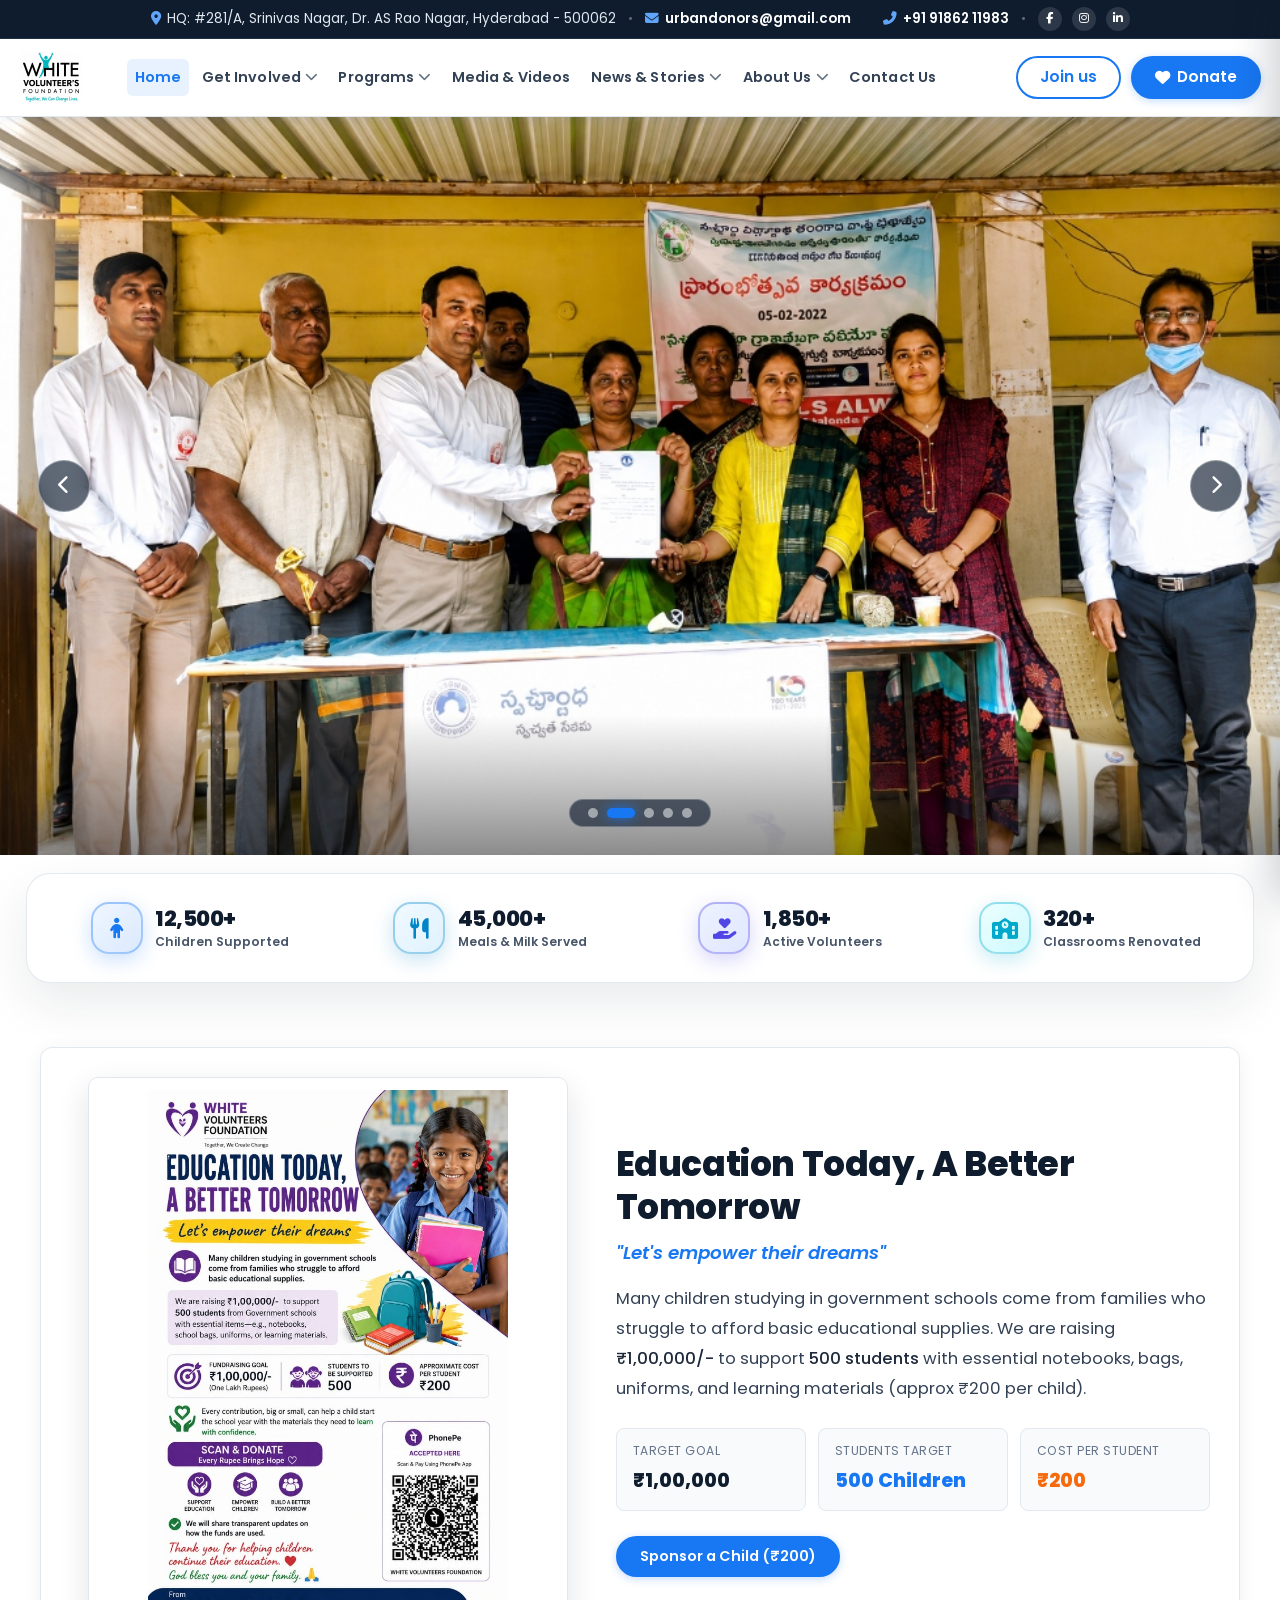
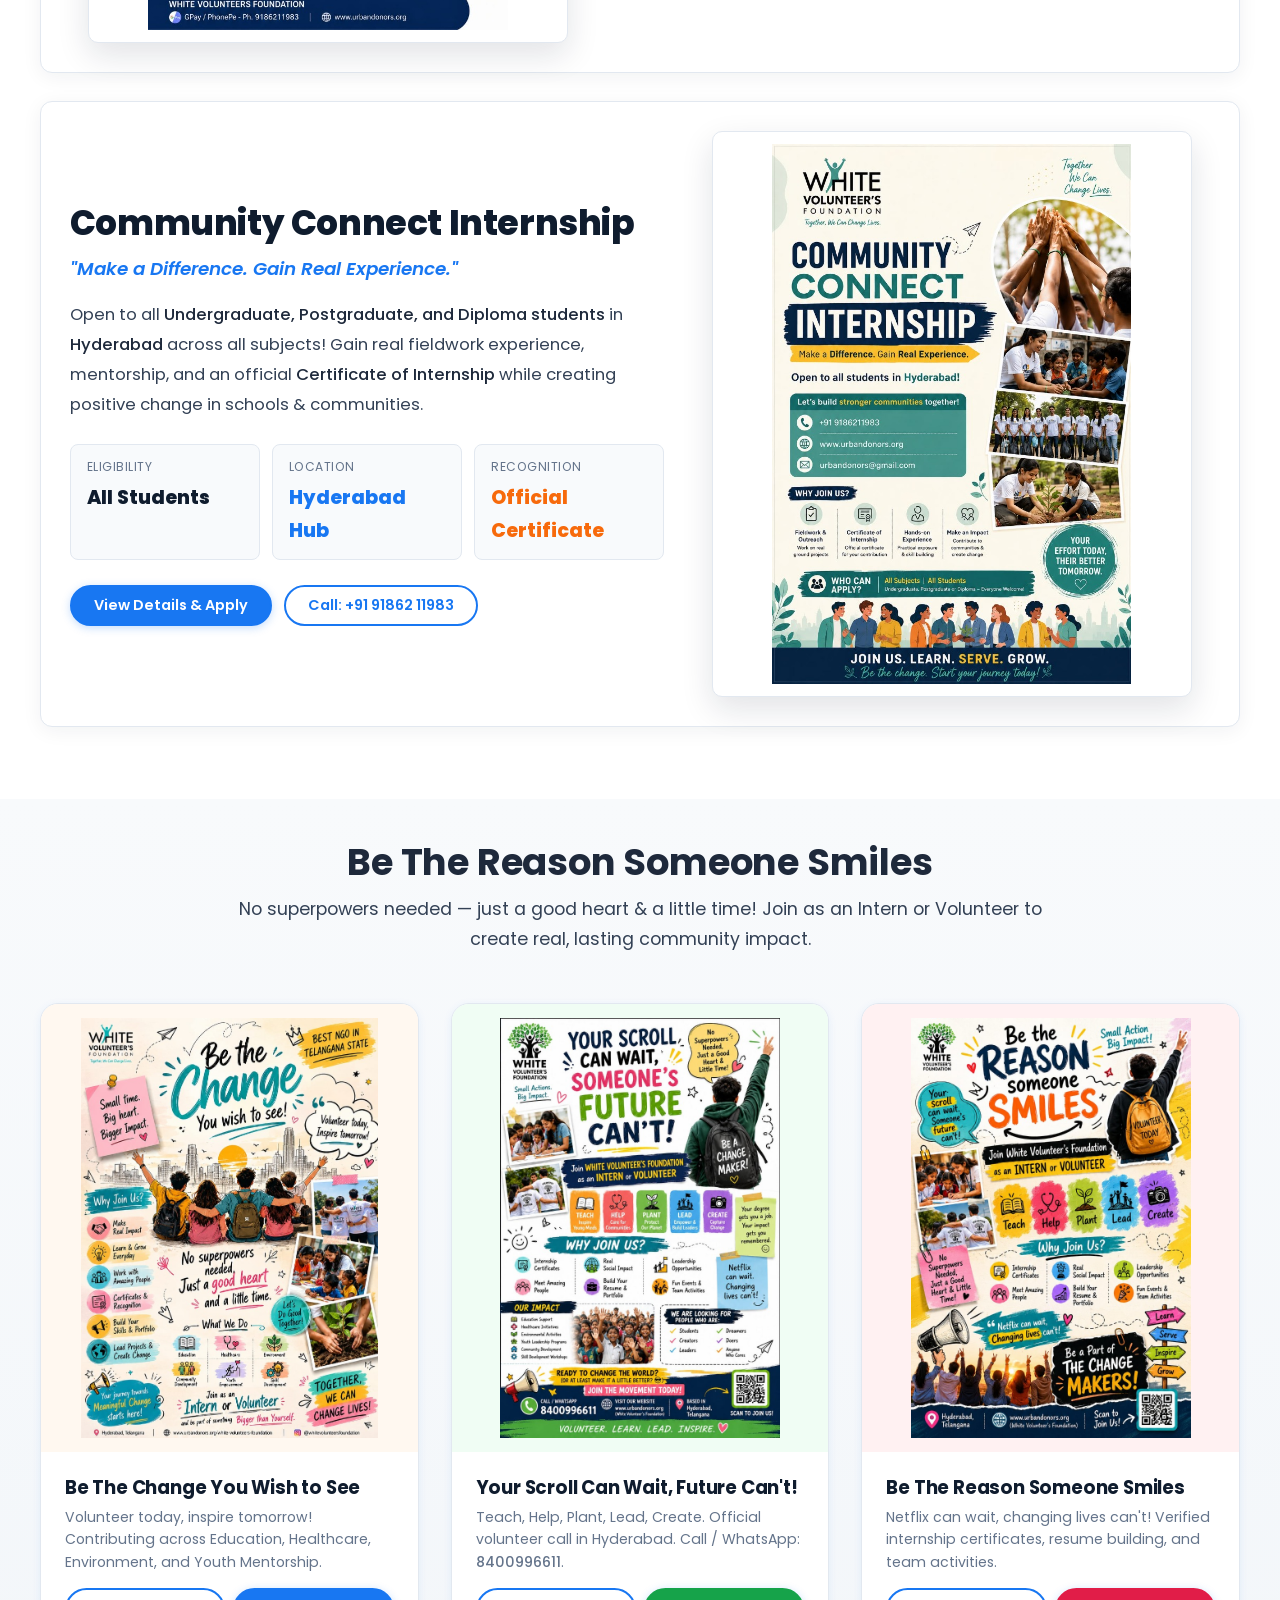
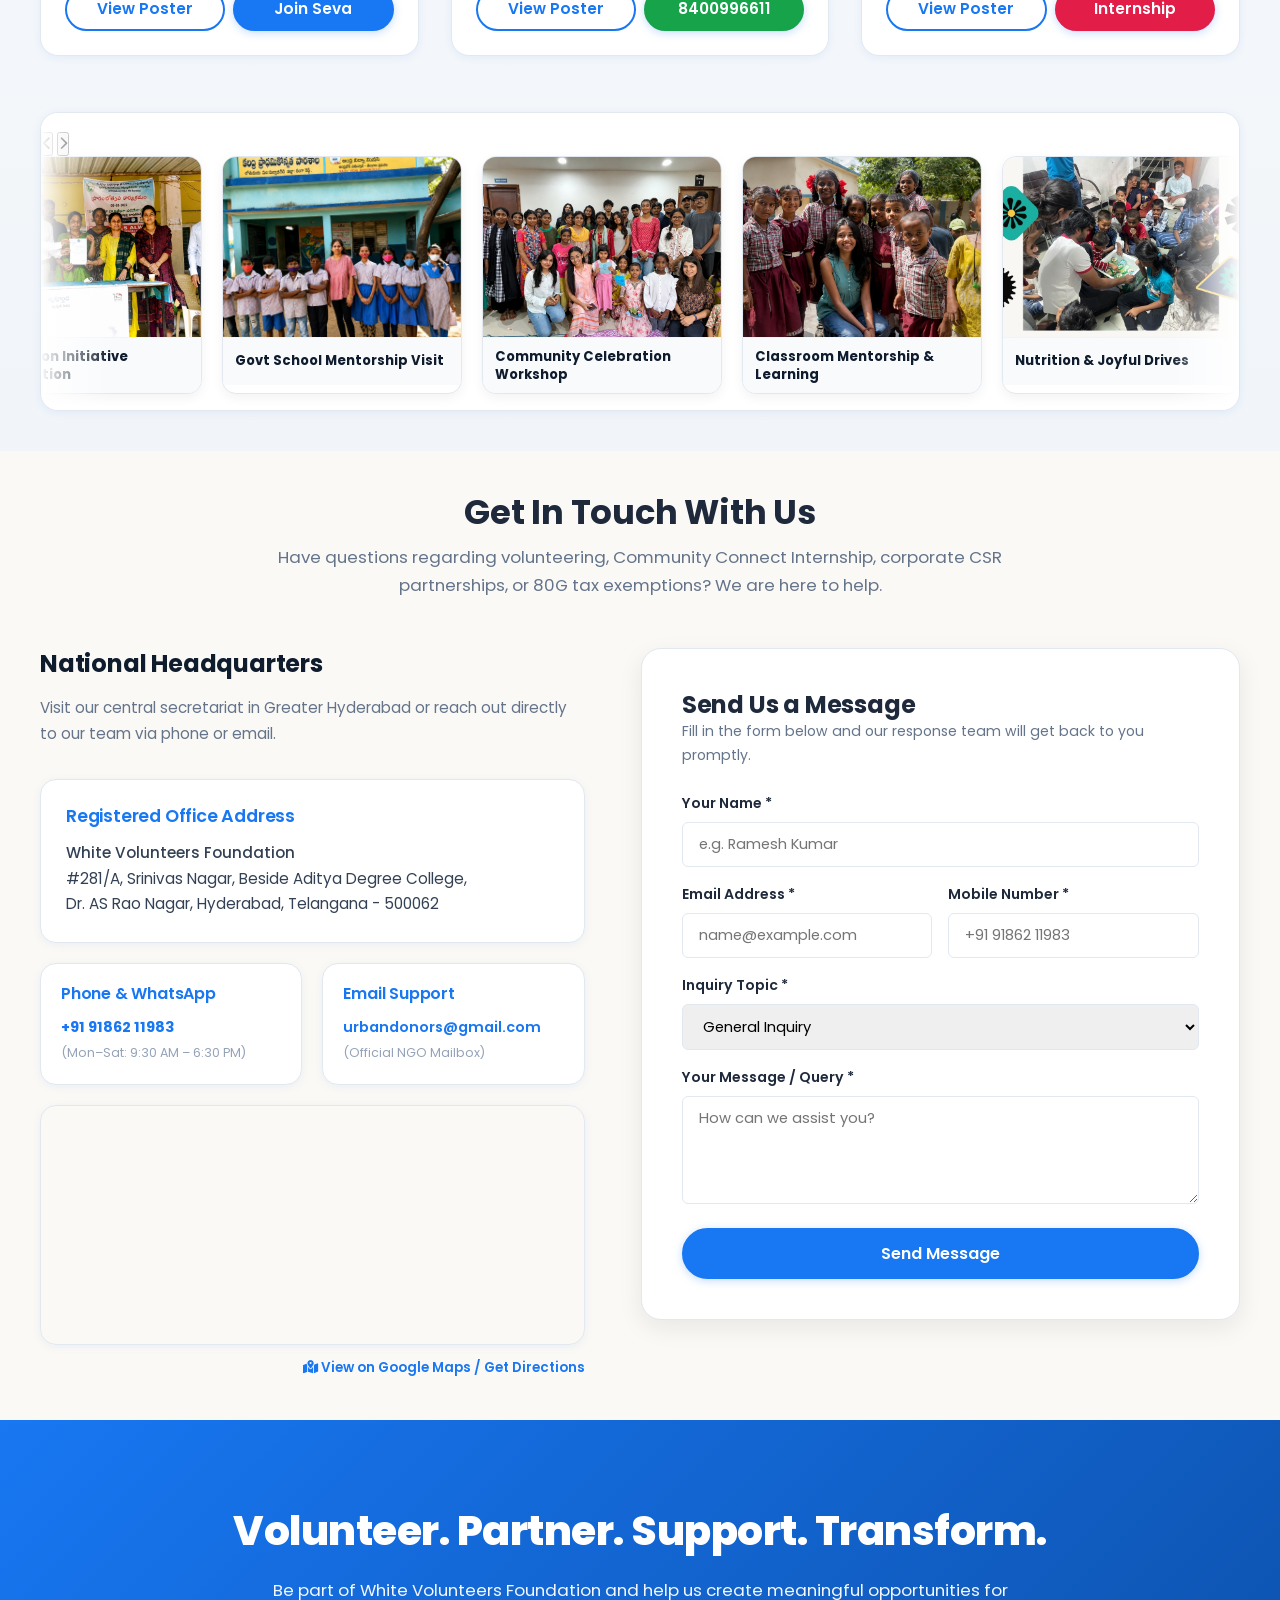
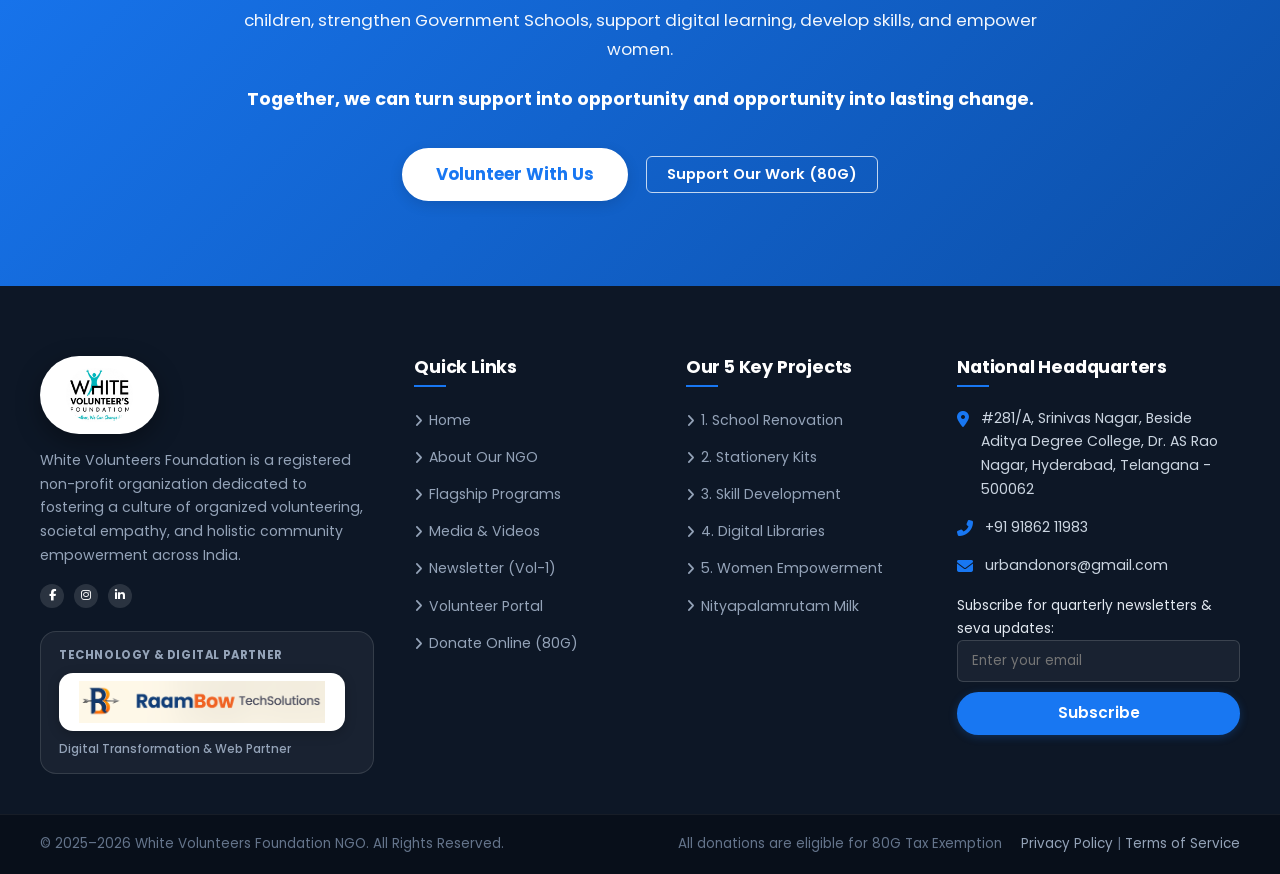
==== commit 9f78cf9b: "Update contact info, direct email form dispatch, fix dropdown overflow, remove floating button, and " ====
--- a/index.html
+++ b/index.html
@@ -54,17 +54,17 @@
   <div class="topbar">
     <div class="container topbar-container">
       <div class="topbar-group">
-        <span class="topbar-item"><i class="fas fa-map-marker-alt"></i> HQ: Greater Hyderabad, Telangana - 500083</span>
+        <span class="topbar-item"><i class="fas fa-map-marker-alt"></i> HQ: #281/A, Srinivas Nagar, Dr. AS Rao Nagar, Hyderabad - 500062</span>
         <span class="topbar-sep">&bull;</span>
-        <span class="topbar-item"><i class="fas fa-envelope"></i> <a href="mailto:founderwvfindia@wvfindia.org">founderwvfindia@wvfindia.org</a></span>
+        <span class="topbar-item"><i class="fas fa-envelope"></i> <a href="mailto:urbandonors@gmail.com">urbandonors@gmail.com</a></span>
       </div>
 
       <div class="topbar-group">
-        <span class="topbar-item"><i class="fas fa-phone-alt"></i> <a href="tel:+919100894893">+91 91008 94893</a> / <a href="tel:+918400996611">84009 96611</a> / <a href="tel:+919186211983">91862 11983</a></span>
+        <span class="topbar-item"><i class="fas fa-phone-alt"></i> <a href="tel:+919186211983">+91 91862 11983</a></span>
         <span class="topbar-sep">&bull;</span>
         <div class="topbar-socials">
           <a href="https://www.facebook.com/www.wvfindia.org?mibextid=rS40aB7S9Ucbxw6v" target="_blank" aria-label="Facebook"><i class="fab fa-facebook-f"></i></a>
-          <a href="https://www.instagram.com/p/DHYTIrJPWHr/?igsh=NXNieDFqODU4czhj" target="_blank" aria-label="Instagram"><i class="fab fa-instagram"></i></a>
+          <a href="https://www.instagram.com/reel/Da6GOGvSMWw/?stkn=bHlpNWhpMzR2dXZw" target="_blank" aria-label="Instagram"><i class="fab fa-instagram"></i></a>
           <a href="https://in.linkedin.com/in/latha-maraveni-44308a165" target="_blank" aria-label="LinkedIn"><i class="fab fa-linkedin-in"></i></a>
         </div>
       </div>
@@ -299,8 +299,8 @@
       <button class="btn btn-primary" style="width: 100%; border-radius: 50px; font-weight: 700; padding: 12px;" onclick="openDonateModal(1000, 'Mobile Drawer')"><i class="fas fa-heart"></i> Donate Now</button>
       <button class="btn btn-outline" style="width: 100%; border-radius: 50px; font-weight: 600; padding: 10px;" onclick="openVolunteerModal('Mobile Drawer')"><i class="fas fa-user-plus"></i> Join as Volunteer</button>
       <div class="drawer-quick-contact">
-        <a href="tel:+919100894893" class="quick-contact-btn"><i class="fas fa-phone-alt"></i> Call Us</a>
-        <a href="https://wa.me/919100894893" target="_blank" class="quick-contact-btn whatsapp"><i class="fab fa-whatsapp"></i> WhatsApp</a>
+        <a href="tel:+919186211983" class="quick-contact-btn"><i class="fas fa-phone-alt"></i> Call Us</a>
+        <a href="https://wa.me/919186211983" target="_blank" class="quick-contact-btn whatsapp"><i class="fab fa-whatsapp"></i> WhatsApp</a>
       </div>
     </div>
   </div>
@@ -458,8 +458,14 @@
           </div>
         </div>
 
-        <!-- Poster 2: Details Left, Image Right (Alternating Layout!) -->
+        <!-- Poster 2: Details Left, Image Right on Desktop; Image Top, Details Below on Mobile (Uniform Hierarchy) -->
         <div class="campaign-editorial-row reverse-layout">
+          <div class="campaign-poster-col">
+            <div class="campaign-big-poster-card" onclick="openPosterModal('assets/images/community-connect-internship-poster.jpg', 'Community Connect Internship')">
+              <img src="assets/images/community-connect-internship-poster.jpg" alt="Community Connect Internship Official Poster" loading="lazy">
+            </div>
+          </div>
+
           <div class="campaign-details-col">
             <h3 class="campaign-editorial-title">Community Connect Internship</h3>
             <div class="campaign-editorial-subtitle">"Make a Difference. Gain Real Experience."</div>
@@ -491,12 +497,6 @@
               </a>
             </div>
           </div>
-
-          <div class="campaign-poster-col">
-            <div class="campaign-big-poster-card" onclick="openPosterModal('assets/images/community-connect-internship-poster.jpg', 'Community Connect Internship')">
-              <img src="assets/images/community-connect-internship-poster.jpg" alt="Community Connect Internship Official Poster" loading="lazy">
-            </div>
-          </div>
         </div>
 
       </div>
@@ -710,9 +710,8 @@
             </h4>
             <p style="font-size: 0.95rem; color: var(--text-main); line-height: 1.7; margin-bottom: 0;">
               <strong>White Volunteers Foundation</strong><br>
-              Plot No. 10-551, Nagaram, Keesara Mandal,<br>
-              Greater Hyderabad, Medchal-Malkajgiri District,<br>
-              Telangana State, India - 500083
+              #281/A, Srinivas Nagar, Beside Aditya Degree College,<br>
+              Dr. AS Rao Nagar, Hyderabad, Telangana - 500062
             </p>
           </div>
 
@@ -722,8 +721,7 @@
                 Phone &amp; WhatsApp
               </h4>
               <p style="font-size: 0.9rem; margin-bottom: 0;">
-                <a href="tel:+919100894893" style="color: var(--primary); font-weight: 700;">+91 91008 94893</a><br>
-                <a href="tel:+918400996611" style="color: var(--primary); font-weight: 700;">+91 84009 96611</a><br>
+                <a href="tel:+919186211983" style="color: var(--primary); font-weight: 700;">+91 91862 11983</a><br>
                 <span style="font-size: 0.78rem; color: var(--text-light);">(Mon–Sat: 9:30 AM – 6:30 PM)</span>
               </p>
             </div>
@@ -733,7 +731,7 @@
                 Email Support
               </h4>
               <p style="font-size: 0.9rem; margin-bottom: 0;">
-                <a href="mailto:founderwvfindia@wvfindia.org" style="color: var(--primary); font-weight: 600; word-break: break-all;">founderwvfindia@wvfindia.org</a><br>
+                <a href="mailto:urbandonors@gmail.com" style="color: var(--primary); font-weight: 600; word-break: break-all;">urbandonors@gmail.com</a><br>
                 <span style="font-size: 0.78rem; color: var(--text-light);">(Official NGO Mailbox)</span>
               </p>
             </div>
@@ -741,7 +739,7 @@
 
           <div style="border-radius: 16px; overflow: hidden; border: 1px solid var(--border-color); height: 240px; box-shadow: var(--shadow-sm);">
             <iframe 
-              src="https://www.google.com/maps/embed?pb=!1m18!1m12!1m3!1d15222.123456789012!2d78.54321098765432!3d17.47890123456789!2m3!1f0!2f0!3f0!3m2!1i1024!2i768!4f13.1!3m3!1m2!1s0x3bcb9bbaaaaaaaab%3A0x1234567890abcdef!2sNagaram%2C%20Keesara%2C%20Hyderabad%2C%20Telangana%20500083!5e0!3m2!1sen!2sin!4v1632915632943!5m2!1sen!2sin" 
+              src="https://maps.google.com/maps?q=%23281%2FA%2C+Srinivas+Nagar%2C+Beside+Aditya+Degree+College%2C+Dr.+AS+Rao+Nagar%2C+Hyderabad+500062&t=&z=16&ie=UTF8&iwloc=&output=embed" 
               width="100%" 
               height="100%" 
               style="border:0;" 
@@ -751,6 +749,9 @@
               title="White Volunteers Foundation HQ Map">
             </iframe>
           </div>
+          <div style="margin-top: 8px; text-align: right;">
+            <a href="https://maps.app.goo.gl/DKu6egpRbgyKYfbb7?g_st=aw" target="_blank" style="font-size: 0.84rem; color: var(--primary); font-weight: 600;"><i class="fas fa-map-marked-alt"></i> View on Google Maps / Get Directions</a>
+          </div>
         </div>
 
         <!-- Right Column: Interactive Message Form -->
@@ -773,7 +774,7 @@
               </div>
               <div class="form-group">
                 <label for="cPhone">Mobile Number *</label>
-                <input type="tel" id="cPhone" class="form-control" placeholder="+91 91008 94893" required>
+                <input type="tel" id="cPhone" class="form-control" placeholder="+91 91862 11983" required>
               </div>
             </div>
 
@@ -844,7 +845,7 @@
             <p>White Volunteers Foundation is a registered non-profit organization dedicated to fostering a culture of organized volunteering, societal empathy, and holistic community empowerment across India.</p>
             <div class="topbar-socials" style="margin-top: 1rem;">
               <a href="https://www.facebook.com/www.wvfindia.org?mibextid=rS40aB7S9Ucbxw6v" target="_blank" aria-label="Facebook"><i class="fab fa-facebook-f"></i></a>
-              <a href="https://www.instagram.com/p/DHYTIrJPWHr/?igsh=NXNieDFqODU4czhj" target="_blank" aria-label="Instagram"><i class="fab fa-instagram"></i></a>
+              <a href="https://www.instagram.com/reel/Da6GOGvSMWw/?stkn=bHlpNWhpMzR2dXZw" target="_blank" aria-label="Instagram"><i class="fab fa-instagram"></i></a>
               <a href="https://in.linkedin.com/in/latha-maraveni-44308a165" target="_blank" aria-label="LinkedIn"><i class="fab fa-linkedin-in"></i></a>
             </div>
 
@@ -890,15 +891,15 @@
             <h4>National Headquarters</h4>
             <div class="footer-contact-item">
               <i class="fas fa-map-marker-alt"></i>
-              <span>#10-551, Nagaram, Keesara, Medchal Dist., Telangana - 500083</span>
+              <span>#281/A, Srinivas Nagar, Beside Aditya Degree College, Dr. AS Rao Nagar, Hyderabad, Telangana - 500062</span>
             </div>
             <div class="footer-contact-item">
               <i class="fas fa-phone-alt"></i>
-              <span><a href="tel:+919100894893" style="color: inherit;">+91 91008 94893</a> / <a href="tel:+918400996611" style="color: inherit;">84009 96611</a></span>
+              <span><a href="tel:+919186211983" style="color: inherit;">+91 91862 11983</a></span>
             </div>
             <div class="footer-contact-item">
               <i class="fas fa-envelope"></i>
-              <span><a href="mailto:founderwvfindia@wvfindia.org" style="color: inherit;">founderwvfindia@wvfindia.org</a></span>
+              <span><a href="mailto:urbandonors@gmail.com" style="color: inherit;">urbandonors@gmail.com</a></span>
             </div>
             <p style="margin-top: 1rem; font-size: 0.85rem;">Subscribe for quarterly newsletters & seva updates:</p>
             <form class="newsletter-form">
@@ -922,11 +923,7 @@
     </div>
   </footer>
 
-  <!-- Floating Donate Pill -->
-  <button class="floating-donate-btn" onclick="openDonateModal(1000, 'Floating Donate Button')" aria-label="Donate Online">
-    <i class="fas fa-heart"></i>
-    <span>Donate Now</span>
-  </button>
+
 
   <!-- =========================================================================
        MODALS SYSTEM
@@ -949,7 +946,7 @@
           <div style="display: grid; grid-template-columns: 1fr 1fr; gap: 1rem;">
             <div class="form-group">
               <label for="volPhone">Phone / WhatsApp Number *</label>
-              <input type="tel" id="volPhone" class="form-control" placeholder="+91 91008 94893" required>
+              <input type="tel" id="volPhone" class="form-control" placeholder="+91 91862 11983" required>
             </div>
             <div class="form-group">
               <label for="volEmail">Email Address *</label>
@@ -1098,7 +1095,7 @@
         <div style="background: #f1f5f9; padding: 12px 15px; border-radius: 10px; font-size: 0.85rem; color: var(--text-muted);">
           <div><i class="fas fa-university"></i> <strong>Bank Transfer / NEFT / RTGS:</strong></div>
           <div>Account Name: <strong>White Volunteers Foundation</strong></div>
-          <div>PhonePe / GPay Helpline: <strong>+91 91008 94893 / 84009 96611</strong></div>
+          <div>PhonePe / GPay Helpline: <strong>+91 91862 11983</strong></div>
         </div>
       </div>
       <div class="modal-footer">
--- a/assets/css/style.css
+++ b/assets/css/style.css
@@ -401,21 +401,26 @@
   position: absolute;
   top: 100%;
   left: 0;
-  width: 260px;
-  background: #ffffff;
-  border-radius: var(--radius-md);
-  box-shadow: var(--shadow-lg);
-  border: 1px solid var(--border-color);
-  padding: 12px 0;
+  min-width: 320px;
+  width: max-content;
+  max-width: 400px;
+  background: #ffffff !important;
+  border-radius: 12px;
+  box-shadow: 0 12px 36px rgba(0, 0, 0, 0.16), 0 2px 8px rgba(0, 0, 0, 0.06);
+  border: 1px solid rgba(0, 0, 0, 0.09);
+  padding: 8px 0;
   opacity: 0;
   visibility: hidden;
-  transform: translateY(12px);
-  transition: var(--transition);
-  z-index: 1005;
-}
-
-/* Align right-hand dropdown menus to the right edge of parent item to avoid overlapping adjacent links */
-.nav-item:nth-last-child(-n+2) .dropdown-menu {
+  transform: translateY(10px);
+  transition: opacity 0.2s ease, transform 0.2s ease, visibility 0.2s;
+  z-index: 1100;
+  list-style: none;
+  margin: 0;
+  pointer-events: none;
+}
+
+/* Align right-hand dropdown menus to the right edge of parent item to avoid viewport cutoff */
+.nav-item:nth-last-child(-n+3) .dropdown-menu {
   left: auto;
   right: 0;
 }
@@ -424,28 +429,32 @@
   opacity: 1;
   visibility: visible;
   transform: translateY(0);
+  pointer-events: auto;
 }
 
 .dropdown-item {
-  padding: 13px 22px;
-  color: var(--dark);
-  font-size: 1.08rem;
+  padding: 11px 22px;
+  color: var(--secondary, #0f1c2e);
+  font-size: 0.94rem;
   font-weight: 600;
   display: flex;
   align-items: center;
-  gap: 12px;
-  transition: var(--transition);
+  gap: 10px;
+  white-space: nowrap;
+  transition: all 0.2s ease;
+  line-height: 1.4;
+  text-decoration: none;
 }
 
 .dropdown-item i {
   color: var(--primary);
-  font-size: 1rem;
+  font-size: 0.92rem;
 }
 
 .dropdown-item:hover {
-  background: var(--primary-light);
-  color: var(--primary);
-  padding-left: 24px;
+  background: var(--primary-light, #eff6ff);
+  color: var(--primary, #1877f2);
+  padding-left: 26px;
 }
 
 /* Mega Menu Dropdowns */
@@ -2426,32 +2435,7 @@
 .toast-success { border-left-color: #10b981; }
 .toast-info { border-left-color: var(--primary); }
 
-/* Floating Donate Pill */
-.floating-donate-btn {
-  position: fixed;
-  bottom: 25px;
-  right: 25px;
-  background: linear-gradient(135deg, var(--primary) 0%, #0c4fa8 100%);
-  color: #ffffff;
-  padding: 12px 24px;
-  border-radius: var(--radius-pill);
-  box-shadow: 0 8px 24px rgba(24, 119, 242, 0.4);
-  font-weight: 700;
-  display: flex;
-  align-items: center;
-  gap: 8px;
-  z-index: 990;
-  transition: var(--transition);
-  border: 1px solid rgba(255, 255, 255, 0.25);
-  cursor: pointer;
-}
-
-.floating-donate-btn:hover {
-  background: linear-gradient(135deg, var(--primary-dark) 0%, #093c80 100%);
-  color: #ffffff;
-  transform: translateY(-3px) scale(1.04);
-  box-shadow: 0 12px 30px rgba(24, 119, 242, 0.5);
-}
+/* Floating Donate Pill Removed */
 
 /* ==========================================================================
    Responsive Breakpoints & Mobile Interface Optimizations
@@ -2526,8 +2510,51 @@
   .section-padding { padding: 36px 0; }
   .section-padding-sm { padding: 20px 0; }
   
-  /* Topbar & Header */
-  .topbar { display: none !important; }
+  /* Topbar on Mobile - Fully Visible, Centered & Clean */
+  .topbar {
+    display: block !important;
+    padding: 6px 0;
+    font-size: 0.76rem;
+    background: var(--secondary, #0f1c2e);
+    border-bottom: 1px solid rgba(255, 255, 255, 0.1);
+  }
+  .topbar .container,
+  .topbar-container {
+    display: flex !important;
+    flex-direction: column !important;
+    gap: 4px !important;
+    padding: 0 10px !important;
+    text-align: center !important;
+    align-items: center !important;
+  }
+  .topbar-group {
+    display: flex !important;
+    flex-wrap: wrap !important;
+    justify-content: center !important;
+    align-items: center !important;
+    gap: 6px 10px !important;
+    width: 100% !important;
+  }
+  .topbar-item {
+    font-size: 0.74rem !important;
+    white-space: normal !important;
+    line-height: 1.35 !important;
+    text-align: center !important;
+  }
+  .topbar-sep {
+    display: inline-block !important;
+    opacity: 0.4;
+  }
+  .topbar-socials {
+    display: inline-flex !important;
+    gap: 8px !important;
+    margin-left: 2px !important;
+  }
+  .topbar-socials a {
+    width: 22px !important;
+    height: 22px !important;
+    font-size: 0.68rem !important;
+  }
   .site-header { padding: 2px 0; }
   .navbar { padding: 0.55rem 0; }
   .nav-menu { display: none !important; visibility: hidden !important; }
@@ -2627,14 +2654,6 @@
     gap: 12px;
   }
 
-  /* Floating Quick Action Button */
-  .floating-donate-btn {
-    bottom: 18px;
-    right: 18px;
-    padding: 10px 18px;
-    font-size: 0.88rem;
-  }
-
   /* Override inline multi-column grids on mobile */
   [style*="grid-template-columns: 1fr 1fr"],
   [style*="grid-template-columns: 1.1fr 0.9fr"],
@@ -2670,10 +2689,6 @@
   .header-actions .btn-primary { padding: 7px 12px; font-size: 0.8rem; }
   .stats-grid { grid-template-columns: 1fr; }
   .campaign-stats-grid { grid-template-columns: 1fr; }
-  .floating-donate-btn {
-    padding: 9px 14px;
-    font-size: 0.82rem;
-  }
 }
 
 /* --- CEO Message / Leadership Note --- */
@@ -3345,6 +3360,15 @@
   grid-template-columns: 1.15fr 1fr;
 }
 
+@media (min-width: 901px) {
+  .campaign-editorial-row.reverse-layout .campaign-poster-col {
+    order: 2;
+  }
+  .campaign-editorial-row.reverse-layout .campaign-details-col {
+    order: 1;
+  }
+}
+
 .campaign-poster-col {
   text-align: center;
   display: flex;
